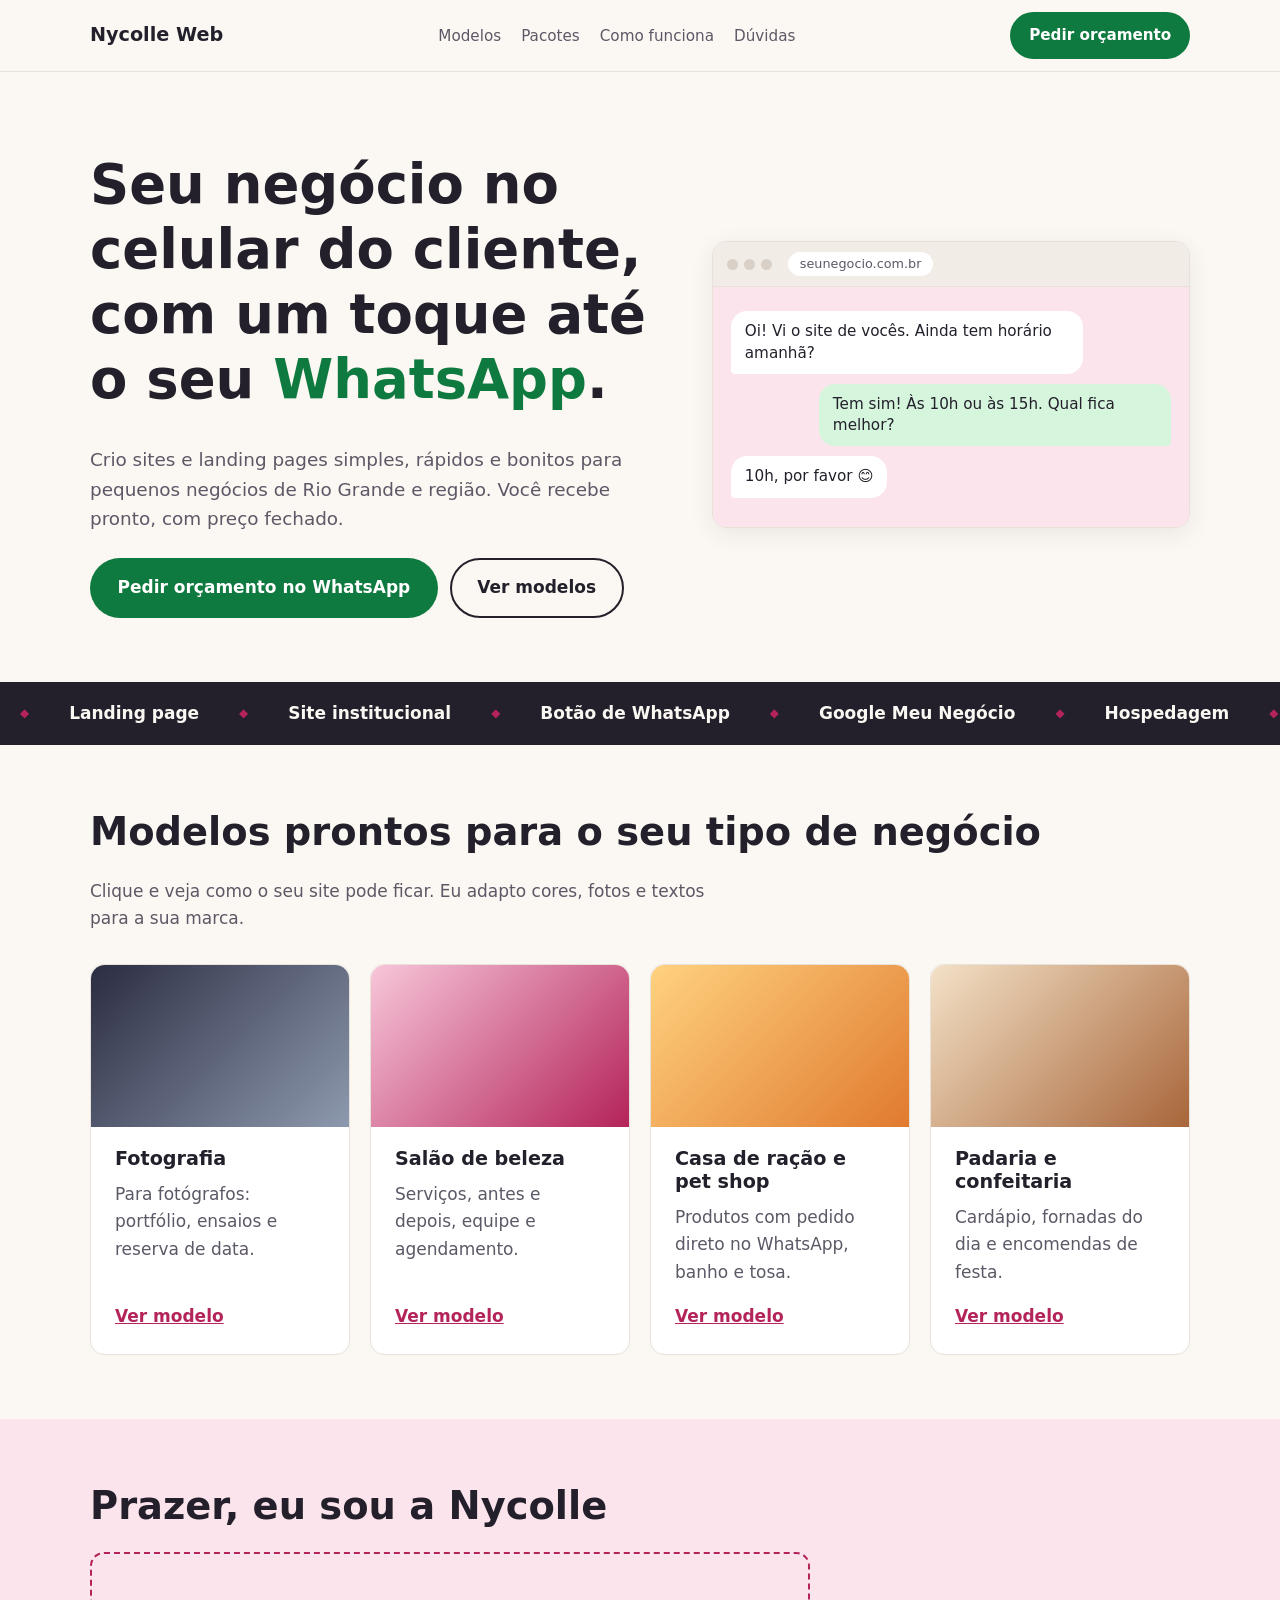
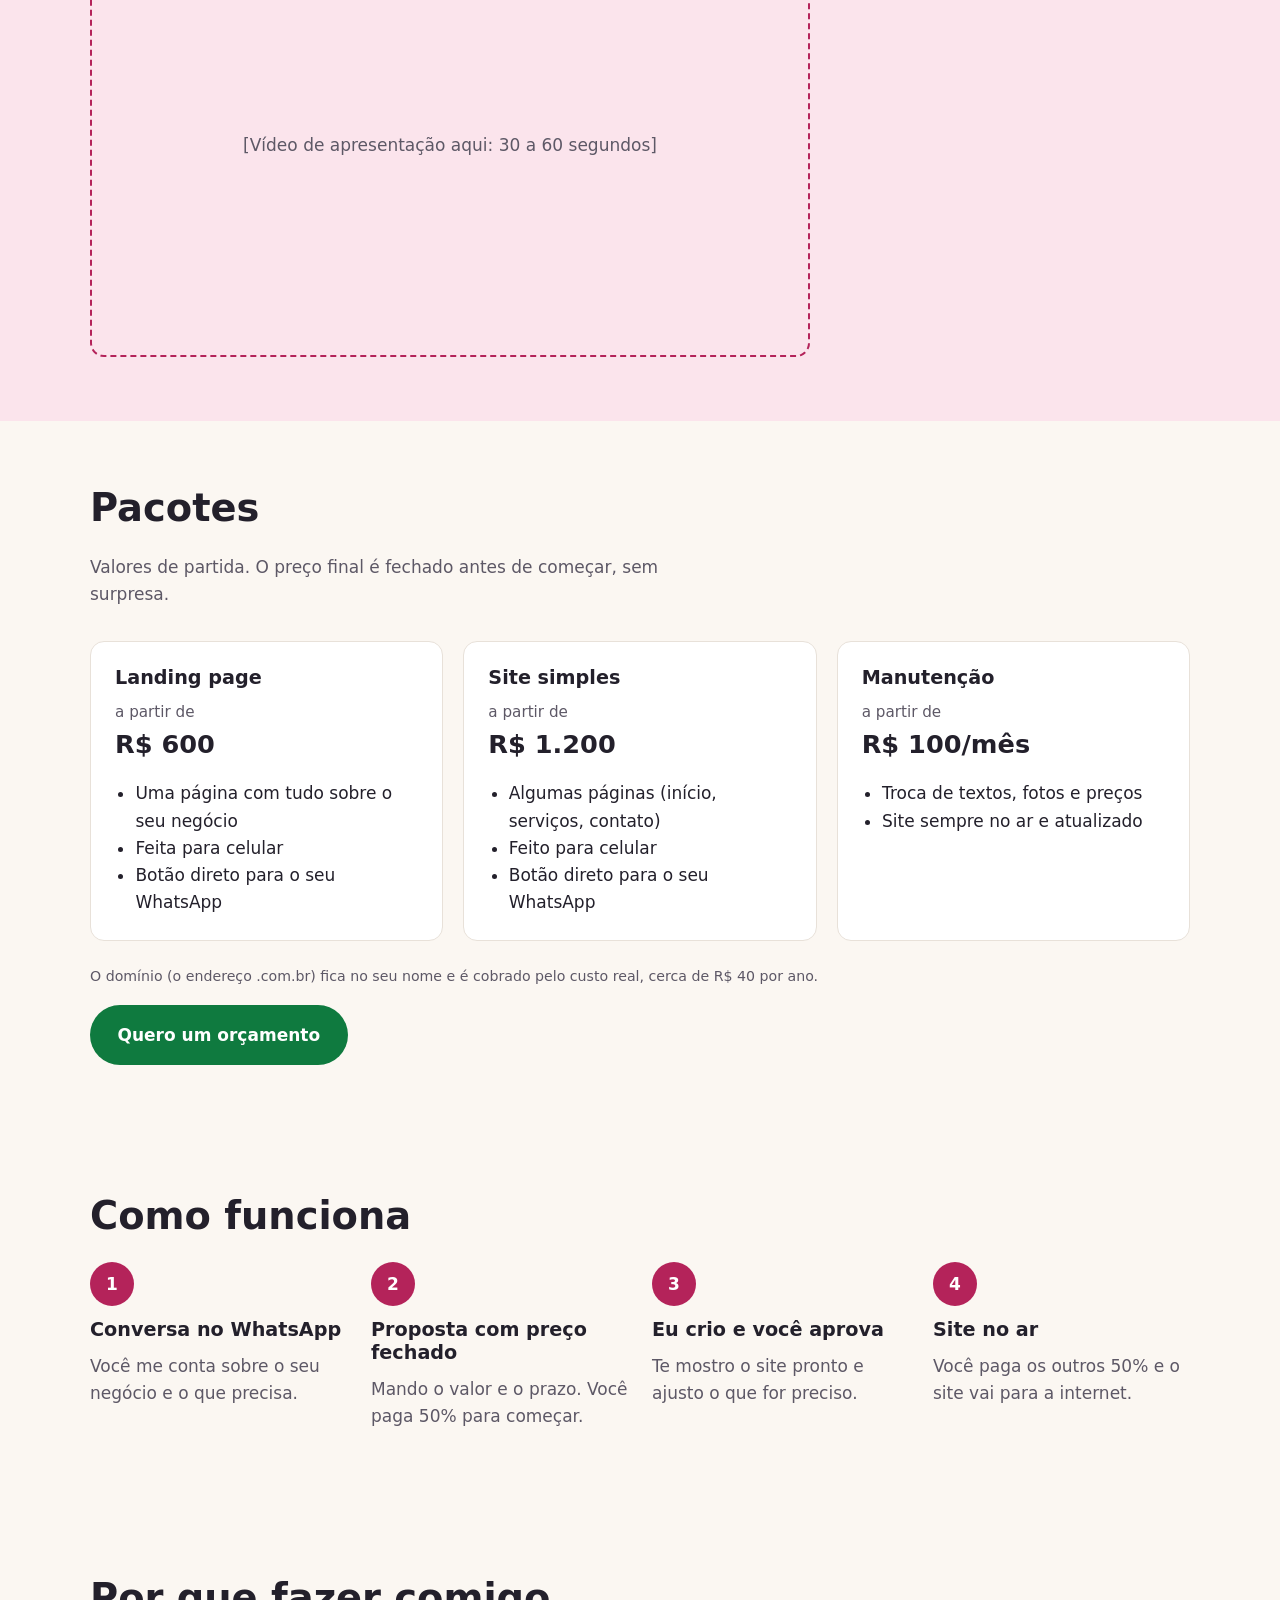
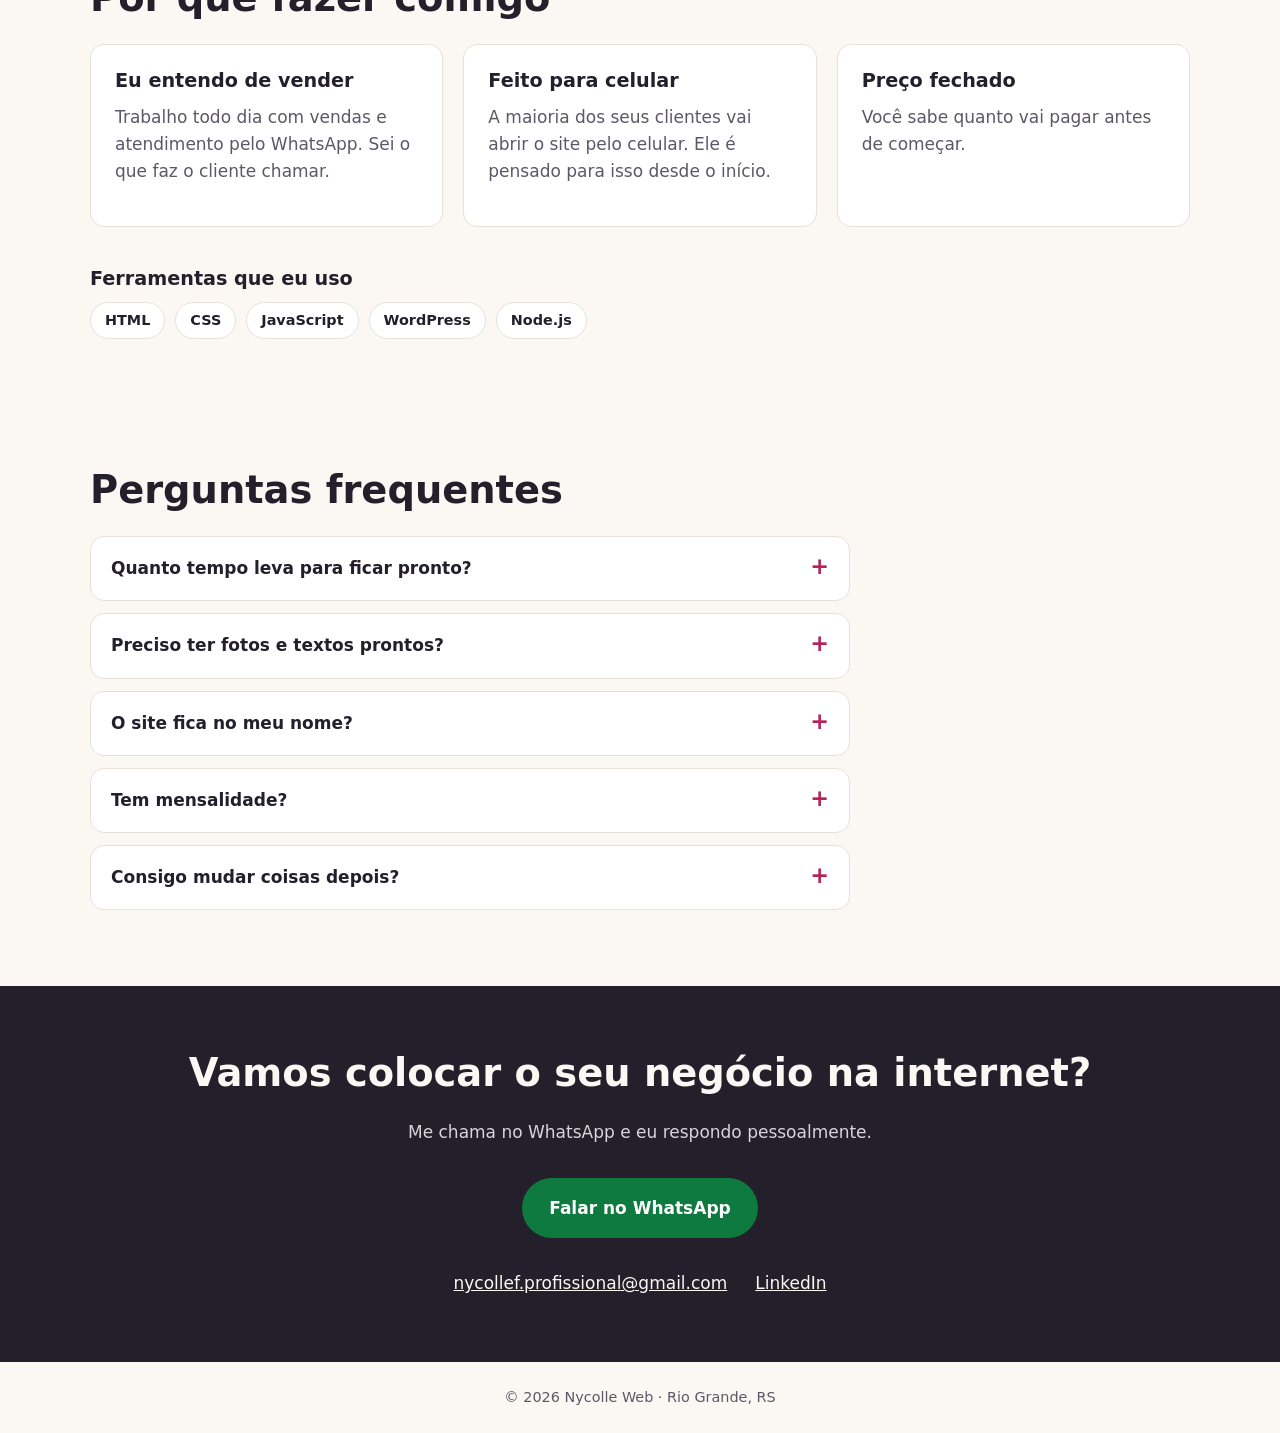
==== site/index.html @ 6dc0c163 "Primeira versão do site da Nycolle Web Página inicial e modelos de salão e fotografia.  Co-Authored-" ====
<!DOCTYPE html>
<!-- lang="pt-BR": avisa ao navegador e ao Google que a página é em português do Brasil
     (ajuda na tradução automática, no corretor e nos leitores de tela) -->
<html lang="pt-BR">
<head>
  <meta charset="UTF-8">
  <!-- Sem esta linha, o celular mostra a página "miniatura", como se fosse um computador -->
  <meta name="viewport" content="width=device-width, initial-scale=1.0">

  <!-- Título da aba e do resultado no Google. Curto e com o que você vende + cidade -->
  <title>Nycolle Web | Sites e landing pages em Rio Grande, RS</title>
  <!-- Descrição: o textinho que aparece embaixo do título no Google -->
  <meta name="description" content="Sites e landing pages para pequenos negócios de Rio Grande e região, feitos para celular e com botão direto para o seu WhatsApp. Preço fechado.">

  <!-- Arquivos de CSS (a "roupa" da página). A ORDEM importa:
       primeiro o base (vale para o site todo), depois o index (só desta página),
       para que o index possa ajustar o que veio do base -->
  <link rel="stylesheet" href="css/base.css">
  <link rel="stylesheet" href="css/index.css">
</head>
<body>

  <!-- ===================== 1. MENU ===================== -->
  <!-- <header> = cabeçalho da página. <nav> = grupo de links de navegação -->
  <header class="menu">
    <!-- A marca leva de volta ao topo. "#topo" pula para o elemento com id="topo" -->
    <a href="#topo" class="marca">Nycolle Web</a>

    <nav aria-label="Menu principal">
      <!-- Lista (<ul>) porque são vários itens do mesmo tipo: leitores de tela contam "lista com 4 itens" -->
      <ul>
        <li><a href="#modelos">Modelos</a></li>
        <li><a href="#pacotes">Pacotes</a></li>
        <li><a href="#como-funciona">Como funciona</a></li>
        <li><a href="#perguntas">Dúvidas</a></li>
      </ul>
    </nav>

    <!-- Botão principal. Todos os botões de ação usam o MESMO link de WhatsApp (regra de ouro).
         "?text=" já escreve a mensagem para o cliente. Os %20, %C3%A1 etc. são letras e espaços
         "traduzidos" para dentro de um link (isso se chama codificação de URL).
         target="_blank" abre em outra aba; rel="noopener" é uma proteção de segurança para isso. -->
    <a class="btn btn-principal"
       href="https://wa.me/5553992032750?text=Ol%C3%A1%2C%20Nycolle!%20Vim%20pelo%20seu%20site%20e%20quero%20um%20or%C3%A7amento."
       target="_blank" rel="noopener">Pedir orçamento</a>
  </header>

  <!-- <main> = o conteúdo principal. Só existe um por página -->
  <main>

    <!-- ===================== 2. HERO ===================== -->
    <!-- "Hero" (herói, em inglês) é o nome que se dá à primeira área grande da página -->
    <section class="hero" id="topo">
      <div class="hero-texto">
        <!-- Só pode ter UM <h1> por página: é o assunto principal para o Google -->
        <h1>Seu negócio no celular do cliente, com um toque até o seu <span class="destaque">WhatsApp</span>.</h1>
        <p>Crio sites e landing pages simples, rápidos e bonitos para pequenos negócios de Rio Grande e região. Você recebe pronto, com preço fechado.</p>

        <div class="hero-botoes">
          <a class="btn btn-principal"
             href="https://wa.me/5553992032750?text=Ol%C3%A1%2C%20Nycolle!%20Vim%20pelo%20seu%20site%20e%20quero%20um%20or%C3%A7amento."
             target="_blank" rel="noopener">Pedir orçamento no WhatsApp</a>
          <!-- Botão secundário: não sai da página, só desce até os modelos -->
          <a class="btn btn-secundario" href="#modelos">Ver modelos</a>
        </div>
      </div>

      <!-- Janela de navegador "desenhada". No Passo 4 o CSS vai fazer as mensagens aparecerem e sumirem.
           aria-hidden="true" esconde dos leitores de tela, porque é só enfeite (as mensagens são ilustração, não conversa real) -->
      <div class="janela" aria-hidden="true">
        <div class="janela-barra">
          <span class="bolinha"></span><span class="bolinha"></span><span class="bolinha"></span>
          <span class="janela-endereco">seunegocio.com.br</span>
        </div>
        <div class="janela-conversa">
          <p class="msg msg-cliente">Oi! Vi o site de vocês. Ainda tem horário amanhã?</p>
          <p class="msg msg-loja">Tem sim! Às 10h ou às 15h. Qual fica melhor?</p>
          <p class="msg msg-cliente">10h, por favor 😊</p>
        </div>
      </div>
    </section>

    <!-- ===================== 3. FAIXA QUE CORRE ===================== -->
    <!-- A lista aparece DUAS vezes de propósito: no Passo 4, a animação desliza a faixa
         e a segunda cópia preenche o buraco, dando a impressão de que nunca acaba.
         A segunda cópia tem aria-hidden para o leitor de tela não ler tudo duas vezes. -->
    <section class="faixa" aria-label="Serviços">
      <ul class="faixa-trilho">
        <li>Landing page</li>
        <li>Site institucional</li>
        <li>Botão de WhatsApp</li>
        <li>Google Meu Negócio</li>
        <li>Hospedagem</li>
        <li>Manutenção mensal</li>
      </ul>
      <ul class="faixa-trilho" aria-hidden="true">
        <li>Landing page</li>
        <li>Site institucional</li>
        <li>Botão de WhatsApp</li>
        <li>Google Meu Negócio</li>
        <li>Hospedagem</li>
        <li>Manutenção mensal</li>
      </ul>
    </section>

    <!-- ===================== 4. MODELOS ===================== -->
    <section id="modelos">
      <!-- <h2> = título de seção. A ordem h1 > h2 > h3 é como o índice de um livro -->
      <h2>Modelos prontos para o seu tipo de negócio</h2>
      <p>Clique e veja como o seu site pode ficar. Eu adapto cores, fotos e textos para a sua marca.</p>

      <div class="cartoes">
        <!-- <article> = um bloco que faz sentido sozinho (cada cartão é um modelo).
             A <div class="previa"> vai virar a "fotinho" colorida do modelo no CSS -->
        <article class="cartao">
          <div class="previa previa-fotografia"></div>
          <h3>Fotografia</h3>
          <p>Para fotógrafos: portfólio, ensaios e reserva de data.</p>
          <a href="fotografia.html">Ver modelo</a>
        </article>

        <article class="cartao">
          <div class="previa previa-salao"></div>
          <h3>Salão de beleza</h3>
          <p>Serviços, antes e depois, equipe e agendamento.</p>
          <a href="salao.html">Ver modelo</a>
        </article>

        <article class="cartao">
          <div class="previa previa-racao"></div>
          <h3>Casa de ração e pet shop</h3>
          <p>Produtos com pedido direto no WhatsApp, banho e tosa.</p>
          <a href="casa-de-racao.html">Ver modelo</a>
        </article>

        <article class="cartao">
          <div class="previa previa-padaria"></div>
          <h3>Padaria e confeitaria</h3>
          <p>Cardápio, fornadas do dia e encomendas de festa.</p>
          <a href="padaria.html">Ver modelo</a>
        </article>
      </div>
    </section>

    <!-- ===================== 5. VÍDEO ===================== -->
    <section id="video">
      <h2>Prazer, eu sou a Nycolle</h2>
      <!-- Espaço reservado. Quando você gravar o vídeo (30 a 60 s), ele entra aqui no Passo 5 -->
      <div class="video-espaco">
        <p>[Vídeo de apresentação aqui: 30 a 60 segundos]</p>
      </div>
    </section>

    <!-- ===================== 6. PACOTES ===================== -->
    <section id="pacotes">
      <h2>Pacotes</h2>
      <p>Valores de partida. O preço final é fechado antes de começar, sem surpresa.</p>

      <div class="cartoes">
        <article class="cartao pacote">
          <h3>Landing page</h3>
          <!-- "a partir de" deixa claro que pode variar conforme o pedido -->
          <p class="preco">a partir de <strong>R$ 600</strong></p>
          <ul>
            <li>Uma página com tudo sobre o seu negócio</li>
            <li>Feita para celular</li>
            <li>Botão direto para o seu WhatsApp</li>
          </ul>
        </article>

        <article class="cartao pacote">
          <h3>Site simples</h3>
          <p class="preco">a partir de <strong>R$ 1.200</strong></p>
          <ul>
            <li>Algumas páginas (início, serviços, contato)</li>
            <li>Feito para celular</li>
            <li>Botão direto para o seu WhatsApp</li>
          </ul>
        </article>

        <article class="cartao pacote">
          <h3>Manutenção</h3>
          <p class="preco">a partir de <strong>R$ 100/mês</strong></p>
          <ul>
            <li>Troca de textos, fotos e preços</li>
            <li>Site sempre no ar e atualizado</li>
          </ul>
        </article>
      </div>

      <!-- <small> = observação de letra pequena, informação secundária -->
      <p><small>O domínio (o endereço .com.br) fica no seu nome e é cobrado pelo custo real, cerca de R$ 40 por ano.</small></p>

      <a class="btn btn-principal"
         href="https://wa.me/5553992032750?text=Ol%C3%A1%2C%20Nycolle!%20Vim%20pelo%20seu%20site%20e%20quero%20um%20or%C3%A7amento."
         target="_blank" rel="noopener">Quero um orçamento</a>
    </section>

    <!-- ===================== 7. COMO FUNCIONA ===================== -->
    <section id="como-funciona">
      <h2>Como funciona</h2>
      <!-- <ol> = lista NUMERADA, porque aqui a ordem importa (passo 1, 2, 3, 4) -->
      <ol class="passos">
        <li>
          <h3>Conversa no WhatsApp</h3>
          <p>Você me conta sobre o seu negócio e o que precisa.</p>
        </li>
        <li>
          <h3>Proposta com preço fechado</h3>
          <p>Mando o valor e o prazo. Você paga 50% para começar.</p>
        </li>
        <li>
          <h3>Eu crio e você aprova</h3>
          <p>Te mostro o site pronto e ajusto o que for preciso.</p>
        </li>
        <li>
          <h3>Site no ar</h3>
          <p>Você paga os outros 50% e o site vai para a internet.</p>
        </li>
      </ol>
    </section>

    <!-- ===================== 8. POR QUE COMIGO ===================== -->
    <section id="por-que">
      <h2>Por que fazer comigo</h2>
      <div class="cartoes">
        <article class="cartao">
          <h3>Eu entendo de vender</h3>
          <p>Trabalho todo dia com vendas e atendimento pelo WhatsApp. Sei o que faz o cliente chamar.</p>
        </article>
        <article class="cartao">
          <h3>Feito para celular</h3>
          <p>A maioria dos seus clientes vai abrir o site pelo celular. Ele é pensado para isso desde o início.</p>
        </article>
        <article class="cartao">
          <h3>Preço fechado</h3>
          <p>Você sabe quanto vai pagar antes de começar.</p>
        </article>
      </div>

      <h3>Ferramentas que eu uso</h3>
      <ul class="tecnologias">
        <li>HTML</li>
        <li>CSS</li>
        <li>JavaScript</li>
        <li>WordPress</li>
        <li>Node.js</li>
      </ul>
    </section>

    <!-- ===================== 9. PERGUNTAS FREQUENTES ===================== -->
    <section id="perguntas">
      <h2>Perguntas frequentes</h2>
      <!-- <details> + <summary> já abrem e fecham sozinhos, SEM JavaScript.
           <summary> é a pergunta (sempre visível); o resto só aparece ao clicar -->
      <details>
        <summary>Quanto tempo leva para ficar pronto?</summary>
        <p>[Prazo médio, ex.: de 7 a 15 dias para uma landing page]</p>
      </details>
      <details>
        <summary>Preciso ter fotos e textos prontos?</summary>
        <p>Ajuda, mas não precisa. Eu te ajudo a organizar os textos e a escolher fotos de bancos gratuitos que podem ser usadas comercialmente.</p>
      </details>
      <details>
        <summary>O site fica no meu nome?</summary>
        <p>Sim. O domínio é registrado no seu CPF ou CNPJ, no Registro.br.</p>
      </details>
      <details>
        <summary>Tem mensalidade?</summary>
        <p>Só se você quiser o plano de manutenção. A hospedagem que eu uso é gratuita; você paga apenas o domínio, uma vez por ano.</p>
      </details>
      <details>
        <summary>Consigo mudar coisas depois?</summary>
        <p>Sim. Pequenas trocas entram na manutenção mensal, ou você pede quando precisar.</p>
      </details>
    </section>

    <!-- ===================== 10. CHAMADA FINAL ===================== -->
    <section id="contato">
      <h2>Vamos colocar o seu negócio na internet?</h2>
      <p>Me chama no WhatsApp e eu respondo pessoalmente.</p>

      <a class="btn btn-principal"
         href="https://wa.me/5553992032750?text=Ol%C3%A1%2C%20Nycolle!%20Vim%20pelo%20seu%20site%20e%20quero%20um%20or%C3%A7amento."
         target="_blank" rel="noopener">Falar no WhatsApp</a>

      <ul class="contatos">
        <!-- "mailto:" abre o programa de e-mail já com o seu endereço preenchido -->
        <li><a href="mailto:nycollef.profissional@gmail.com">nycollef.profissional@gmail.com</a></li>
        <li><a href="https://www.linkedin.com/in/nycolle-fiussen-6b8673174/" target="_blank" rel="noopener">LinkedIn</a></li>
      </ul>
    </section>

  </main>

  <!-- ===================== RODAPÉ ===================== -->
  <footer>
    <!-- O <span id="ano"> vai ser atualizado sozinho pelo JavaScript no Passo 5 -->
    <p>© <span id="ano">2026</span> Nycolle Web · Rio Grande, RS</p>
  </footer>

</body>
</html>
---- site/css/base.css ----
/* =========================================================
   BASE.CSS
   Regras que valem para TODAS as páginas do site
   (a página inicial e os modelos: fotografia, salão etc.).
   O que é só da página inicial fica no index.css.
   ========================================================= */


/* ---------- 1. VARIÁVEIS (as "cores e medidas da marca") ----------
   :root é a raiz da página. O que for criado aqui pode ser usado
   em qualquer lugar com var(--nome).
   Vantagem: para mudar a cor do site inteiro, você troca UMA linha. */
:root {
  /* Cores */
  --cor-fundo: #fbf7f2;        /* creme bem clarinho, mais acolhedor que o branco puro */
  --cor-superficie: #ffffff;   /* fundo dos cartões */
  --cor-texto: #23202b;        /* quase preto: cansa menos a vista que o preto puro */
  --cor-texto-suave: #5d5866;  /* para textos de apoio */
  --cor-marca: #b4235a;        /* framboesa: a cor da Nycolle Web */
  --cor-marca-clara: #fbe4ec;  /* versão clarinha da marca, para fundos */
  --cor-whats: #0f7a3f;        /* verde do WhatsApp, escurecido para o texto branco ficar legível */
  --cor-whats-escura: #0b5e30; /* quando passa o mouse no botão */
  --cor-borda: #e8e1d9;

  /* Fonte: usamos as fontes que JÁ vêm no aparelho da pessoa.
     O site abre mais rápido porque não precisa baixar nada. */
  --fonte: system-ui, -apple-system, "Segoe UI", Roboto, "Helvetica Neue", Arial, sans-serif;

  /* Medidas */
  --largura-max: 1100px;  /* o conteúdo não passa disso em telas grandes */
  --raio: 14px;           /* arredondamento dos cantos */
  --sombra: 0 6px 24px rgba(35, 32, 43, 0.08);
}


/* ---------- 2. AJUSTES GERAIS ("reset") ----------
   Cada navegador vem com margens e tamanhos diferentes.
   Aqui deixamos todos iguais para o site ficar igual em qualquer lugar. */

/* box-sizing: border-box faz a largura incluir o espaço interno e a borda.
   Sem isso, uma caixa de 300px com 20px de espaço vira 340px e "estoura". */
*,
*::before,
*::after {
  box-sizing: border-box;
}

/* Ao clicar em "Pacotes" no menu, a página desliza em vez de pular */
html {
  scroll-behavior: smooth;
}

body {
  margin: 0;
  font-family: var(--fonte);
  font-size: 1.0625rem;   /* 17px: um pouco maior que o padrão, melhor no celular */
  line-height: 1.6;       /* espaço entre as linhas: deixa o texto respirar */
  color: var(--cor-texto);
  background: var(--cor-fundo);
}

/* Imagens e vídeos nunca ficam maiores que a caixa onde estão */
img,
video {
  max-width: 100%;
  height: auto;
  display: block;
}


/* ---------- 3. TEXTOS ---------- */
h1,
h2,
h3 {
  line-height: 1.2;
  margin: 0 0 0.6em;
}

/* clamp(mínimo, ideal, máximo): o título cresce com a tela,
   mas nunca fica menor que o mínimo nem maior que o máximo */
h1 { font-size: clamp(2rem, 5vw + 1rem, 3.4rem); }
h2 { font-size: clamp(1.6rem, 3vw + 1rem, 2.4rem); }
h3 { font-size: 1.2rem; }

p {
  margin: 0 0 1em;
}

a {
  color: var(--cor-marca);
}

/* Contorno que aparece quando a pessoa navega pelo teclado (tecla Tab).
   Nunca remova sem colocar outro no lugar: quem não usa mouse depende dele. */
:focus-visible {
  outline: 3px solid var(--cor-marca);
  outline-offset: 3px;
  border-radius: 4px;
}


/* ---------- 4. BOTÕES ----------
   Todo link com class="btn" vira botão.
   btn-principal = verde do WhatsApp (a ação mais importante)
   btn-secundario = só contorno (ação de apoio) */
.btn {
  display: inline-block;
  padding: 0.85em 1.5em;
  border-radius: 999px;     /* número bem grande = cantos totalmente redondos */
  font-weight: 700;
  text-decoration: none;    /* tira o sublinhado do link */
  text-align: center;
  border: 2px solid transparent;
  transition: background-color 0.2s, transform 0.2s; /* a mudança acontece suave */
}

.btn:hover {
  transform: translateY(-2px); /* sobe 2px ao passar o mouse */
}

.btn-principal {
  background: var(--cor-whats);
  color: #fff;
}

.btn-principal:hover {
  background: var(--cor-whats-escura);
}

.btn-secundario {
  background: transparent;
  color: var(--cor-texto);
  border-color: var(--cor-texto);
}

.btn-secundario:hover {
  background: var(--cor-texto);
  color: var(--cor-fundo);
}


/* ---------- 5. MENOS MOVIMENTO ----------
   Algumas pessoas sentem enjoo ou tontura com animações e
   ativam "reduzir movimento" no celular. Aqui respeitamos isso. */
@media (prefers-reduced-motion: reduce) {
  html {
    scroll-behavior: auto;
  }

  *,
  *::before,
  *::after {
    animation-duration: 0.01ms !important;
    animation-iteration-count: 1 !important;
    transition-duration: 0.01ms !important;
  }
}
---- site/css/index.css ----
/* =========================================================
   INDEX.CSS
   Regras só da página inicial.
   Estratégia "celular primeiro" (mobile first): escrevemos tudo
   para a tela pequena e, no fim de cada bloco, usamos @media
   para ajustar quando a tela é maior.
   ========================================================= */


/* ---------- ESPAÇAMENTO DAS SEÇÕES ----------
   padding-inline = espaço nas laterais.
   max(16px, ...) = no celular, 16px; em tela grande, o espaço que
   sobra para o conteúdo ficar centralizado em até 1100px.
   Assim o FUNDO da seção pode ir de ponta a ponta, mas o texto fica no meio. */
main > section,
.menu,
footer {
  padding-inline: max(16px, (100% - var(--largura-max)) / 2);
}

main > section {
  padding-block: 64px; /* espaço em cima e embaixo */
}

/* Texto de introdução logo abaixo do título de cada seção */
main > section > h2 + p {
  color: var(--cor-texto-suave);
  max-width: 60ch; /* "ch" = largura de um caractere: linhas de ~60 letras são as mais fáceis de ler */
  margin-bottom: 32px;
}


/* ===================== 1. MENU ===================== */
.menu {
  /* sticky = o menu "gruda" no topo quando você rola a página */
  position: sticky;
  top: 0;
  z-index: 10; /* fica por cima do resto do conteúdo */
  display: flex;
  flex-wrap: wrap;           /* no celular, o que não couber desce para outra linha */
  align-items: center;
  justify-content: space-between;
  gap: 8px 16px;
  padding-block: 12px;
  background: rgba(251, 247, 242, 0.92); /* creme levemente transparente */
  backdrop-filter: blur(8px);            /* desfoca o que passa por trás */
  border-bottom: 1px solid var(--cor-borda);
}

.marca {
  font-weight: 800;
  font-size: 1.2rem;
  color: var(--cor-texto);
  text-decoration: none;
}

.menu .btn {
  padding: 0.6em 1.1em;
  font-size: 0.95rem;
}

/* No celular, os links ficam numa segunda linha, ocupando a largura toda */
.menu nav {
  order: 3;        /* muda a ORDEM visual: o nav vai para depois do botão */
  width: 100%;
}

.menu ul {
  display: flex;
  gap: 20px;
  margin: 0;
  padding: 0;
  list-style: none;      /* tira as bolinhas da lista */
  overflow-x: auto;      /* se não couber, dá para deslizar de lado */
}

.menu nav a {
  color: var(--cor-texto-suave);
  text-decoration: none;
  font-size: 0.95rem;
  white-space: nowrap;   /* "Como funciona" não quebra em duas linhas */
}

.menu nav a:hover {
  color: var(--cor-marca);
}

/* Telas a partir de 800px (tablet deitado e computador):
   tudo numa linha só, com os links no meio */
@media (min-width: 800px) {
  .menu nav {
    order: 0;
    width: auto;
  }
}


/* ===================== 2. HERO ===================== */
.hero {
  display: grid;
  gap: 48px;
  align-items: center;
  padding-top: 48px;
}

.destaque {
  color: var(--cor-whats);
}

.hero-texto > p {
  font-size: 1.15rem;
  color: var(--cor-texto-suave);
  max-width: 50ch;
}

.hero-botoes {
  display: flex;
  flex-wrap: wrap;
  gap: 12px;
  margin-top: 24px;
}

/* --- A janela de navegador desenhada --- */
.janela {
  background: var(--cor-superficie);
  border-radius: var(--raio);
  box-shadow: var(--sombra);
  overflow: hidden; /* corta o que passar dos cantos arredondados */
  border: 1px solid var(--cor-borda);
}

.janela-barra {
  display: flex;
  align-items: center;
  gap: 6px;
  padding: 10px 14px;
  background: #f1ece6;
  border-bottom: 1px solid var(--cor-borda);
}

.bolinha {
  width: 11px;
  height: 11px;
  border-radius: 50%; /* 50% transforma o quadrado em círculo */
  background: #d9d1c8;
}

.janela-endereco {
  margin-left: 10px;
  padding: 2px 12px;
  border-radius: 999px;
  background: var(--cor-superficie);
  font-size: 0.8rem;
  color: var(--cor-texto-suave);
}

.janela-conversa {
  display: flex;
  flex-direction: column; /* uma mensagem embaixo da outra */
  gap: 10px;
  padding: 24px 18px;
  min-height: 240px;
  background: var(--cor-marca-clara);
}

.msg {
  max-width: 80%;
  margin: 0;
  padding: 10px 14px;
  border-radius: 16px;
  font-size: 0.95rem;
  line-height: 1.4;
}

/* Mensagem do cliente: à esquerda, balão branco */
.msg-cliente {
  align-self: flex-start;
  background: var(--cor-superficie);
  border-bottom-left-radius: 4px;
}

/* Resposta da loja: à direita, balão verde (como no WhatsApp) */
.msg-loja {
  align-self: flex-end;
  background: #d6f5dd;
  border-bottom-right-radius: 4px;
}

/* Tela grande: texto à esquerda, janela à direita */
@media (min-width: 800px) {
  .hero {
    grid-template-columns: 1.2fr 1fr; /* a coluna do texto é um pouco maior */
    padding-top: 80px;
  }
}


/* ===================== 3. FAIXA QUE CORRE ===================== */
/* Por enquanto ela fica parada. No Passo 4 ela ganha movimento. */
.faixa {
  display: flex;
  overflow: hidden;        /* esconde o que passar da tela */
  padding-block: 18px;
  padding-inline: 0;       /* a faixa vai de ponta a ponta, sem margem lateral */
  background: var(--cor-texto);
  color: var(--cor-fundo);
}

.faixa-trilho {
  display: flex;
  flex-shrink: 0;          /* não deixa a lista ser espremida */
  gap: 40px;
  margin: 0;
  padding: 0 20px;
  list-style: none;
  white-space: nowrap;
  font-weight: 600;
}

/* Um losango entre um serviço e outro */
.faixa-trilho li::before {
  content: "◆";
  margin-right: 40px;
  color: var(--cor-marca);
  font-size: 0.7em;
  vertical-align: middle;
}


/* ===================== CARTÕES (usados em várias seções) ===================== */
/* auto-fit + minmax: o navegador decide quantos cartões cabem por linha.
   Cada um tem no mínimo 240px. No celular fica 1 por linha; no computador, 3 ou 4. */
.cartoes {
  display: grid;
  grid-template-columns: repeat(auto-fit, minmax(240px, 1fr));
  gap: 20px;
}

.cartao {
  display: flex;
  flex-direction: column;
  padding: 24px;
  background: var(--cor-superficie);
  border: 1px solid var(--cor-borda);
  border-radius: var(--raio);
}

.cartao p {
  color: var(--cor-texto-suave);
}


/* ===================== 4. MODELOS ===================== */
/* A "fotinho" de cada modelo, feita só com cores (gradiente).
   Quando você tiver prints dos modelos, pode trocar por <img>. */
.previa {
  aspect-ratio: 16 / 10;   /* mantém o formato retangular em qualquer largura */
  margin: -24px -24px 20px; /* margem negativa: encosta nas bordas do cartão */
  border-radius: var(--raio) var(--raio) 0 0;
}

.previa-fotografia { background: linear-gradient(135deg, #2b2d42, #8d99ae); }
.previa-salao      { background: linear-gradient(135deg, #f7c6d9, #b4235a); }
.previa-racao      { background: linear-gradient(135deg, #ffd27f, #e07a2f); }
.previa-padaria    { background: linear-gradient(135deg, #f3e1c7, #a8663a); }

/* margin-top: auto empurra o link para o pé do cartão,
   assim todos os "Ver modelo" ficam alinhados */
#modelos .cartao a {
  margin-top: auto;
  font-weight: 700;
}


/* ===================== 5. VÍDEO ===================== */
#video {
  background: var(--cor-marca-clara);
}

.video-espaco {
  display: grid;
  place-items: center;     /* centraliza o conteúdo na horizontal e na vertical */
  max-width: 720px;
  aspect-ratio: 16 / 9;    /* formato de vídeo */
  border: 2px dashed var(--cor-marca);
  border-radius: var(--raio);
  color: var(--cor-texto-suave);
  text-align: center;
  padding: 16px;
}


/* ===================== 6. PACOTES ===================== */
.pacote ul {
  margin: 0;
  padding-left: 1.2em;
}

.preco {
  font-size: 0.95rem;
}

.preco strong {
  display: block;          /* o valor vai para a linha de baixo, em destaque */
  font-size: 1.6rem;
  color: var(--cor-texto);
}

#pacotes > p small {
  display: block;
  margin-top: 24px;
  color: var(--cor-texto-suave);
}


/* ===================== 7. COMO FUNCIONA ===================== */
/* Os números 1, 2, 3, 4 da lista são desenhados por nós com um "contador",
   para poderem ficar grandes e coloridos */
.passos {
  display: grid;
  grid-template-columns: repeat(auto-fit, minmax(220px, 1fr));
  gap: 24px;
  margin: 0;
  padding: 0;
  list-style: none;
  counter-reset: passo;    /* cria um contador chamado "passo" começando do zero */
}

.passos li {
  counter-increment: passo; /* cada item soma 1 */
}

.passos li::before {
  content: counter(passo);  /* escreve o número do contador */
  display: grid;
  place-items: center;
  width: 44px;
  height: 44px;
  margin-bottom: 12px;
  border-radius: 50%;
  background: var(--cor-marca);
  color: #fff;
  font-weight: 800;
}

.passos p {
  color: var(--cor-texto-suave);
}


/* ===================== 8. POR QUE COMIGO ===================== */
#por-que > h3 {
  margin-top: 40px;
}

/* As tecnologias viram "etiquetas" lado a lado */
.tecnologias {
  display: flex;
  flex-wrap: wrap;
  gap: 10px;
  margin: 0;
  padding: 0;
  list-style: none;
}

.tecnologias li {
  padding: 6px 14px;
  border-radius: 999px;
  background: var(--cor-superficie);
  border: 1px solid var(--cor-borda);
  font-size: 0.9rem;
  font-weight: 600;
}


/* ===================== 9. PERGUNTAS FREQUENTES ===================== */
#perguntas details {
  max-width: 760px;
  margin-bottom: 12px;
  background: var(--cor-superficie);
  border: 1px solid var(--cor-borda);
  border-radius: var(--raio);
}

#perguntas summary {
  cursor: pointer;          /* mãozinha ao passar o mouse */
  padding: 18px 20px;
  font-weight: 700;
  list-style: none;         /* tira o triângulo padrão... */
  display: flex;
  justify-content: space-between;
  gap: 16px;
}

#perguntas summary::-webkit-details-marker {
  display: none;            /* ...também no Safari */
}

/* ...e coloca um "+" no lugar */
#perguntas summary::after {
  content: "+";
  color: var(--cor-marca);
  font-size: 1.4rem;
  line-height: 1;
}

/* [open] = quando a pergunta está aberta, o "+" vira "−" */
#perguntas details[open] summary::after {
  content: "−";
}

#perguntas details p {
  margin: 0;
  padding: 0 20px 18px;
  color: var(--cor-texto-suave);
}


/* ===================== 10. CHAMADA FINAL ===================== */
#contato {
  text-align: center;
  background: var(--cor-texto);
  color: var(--cor-fundo);
}

#contato > p {
  color: #d8d3dc;
  margin-inline: auto;      /* centraliza o parágrafo */
}

.contatos {
  display: flex;
  flex-wrap: wrap;
  justify-content: center;
  gap: 12px 28px;
  margin: 32px 0 0;
  padding: 0;
  list-style: none;
}

.contatos a {
  color: var(--cor-fundo);
}


/* ===================== RODAPÉ ===================== */
footer {
  padding-block: 24px;
  font-size: 0.9rem;
  color: var(--cor-texto-suave);
  text-align: center;
}

footer p {
  margin: 0;
}
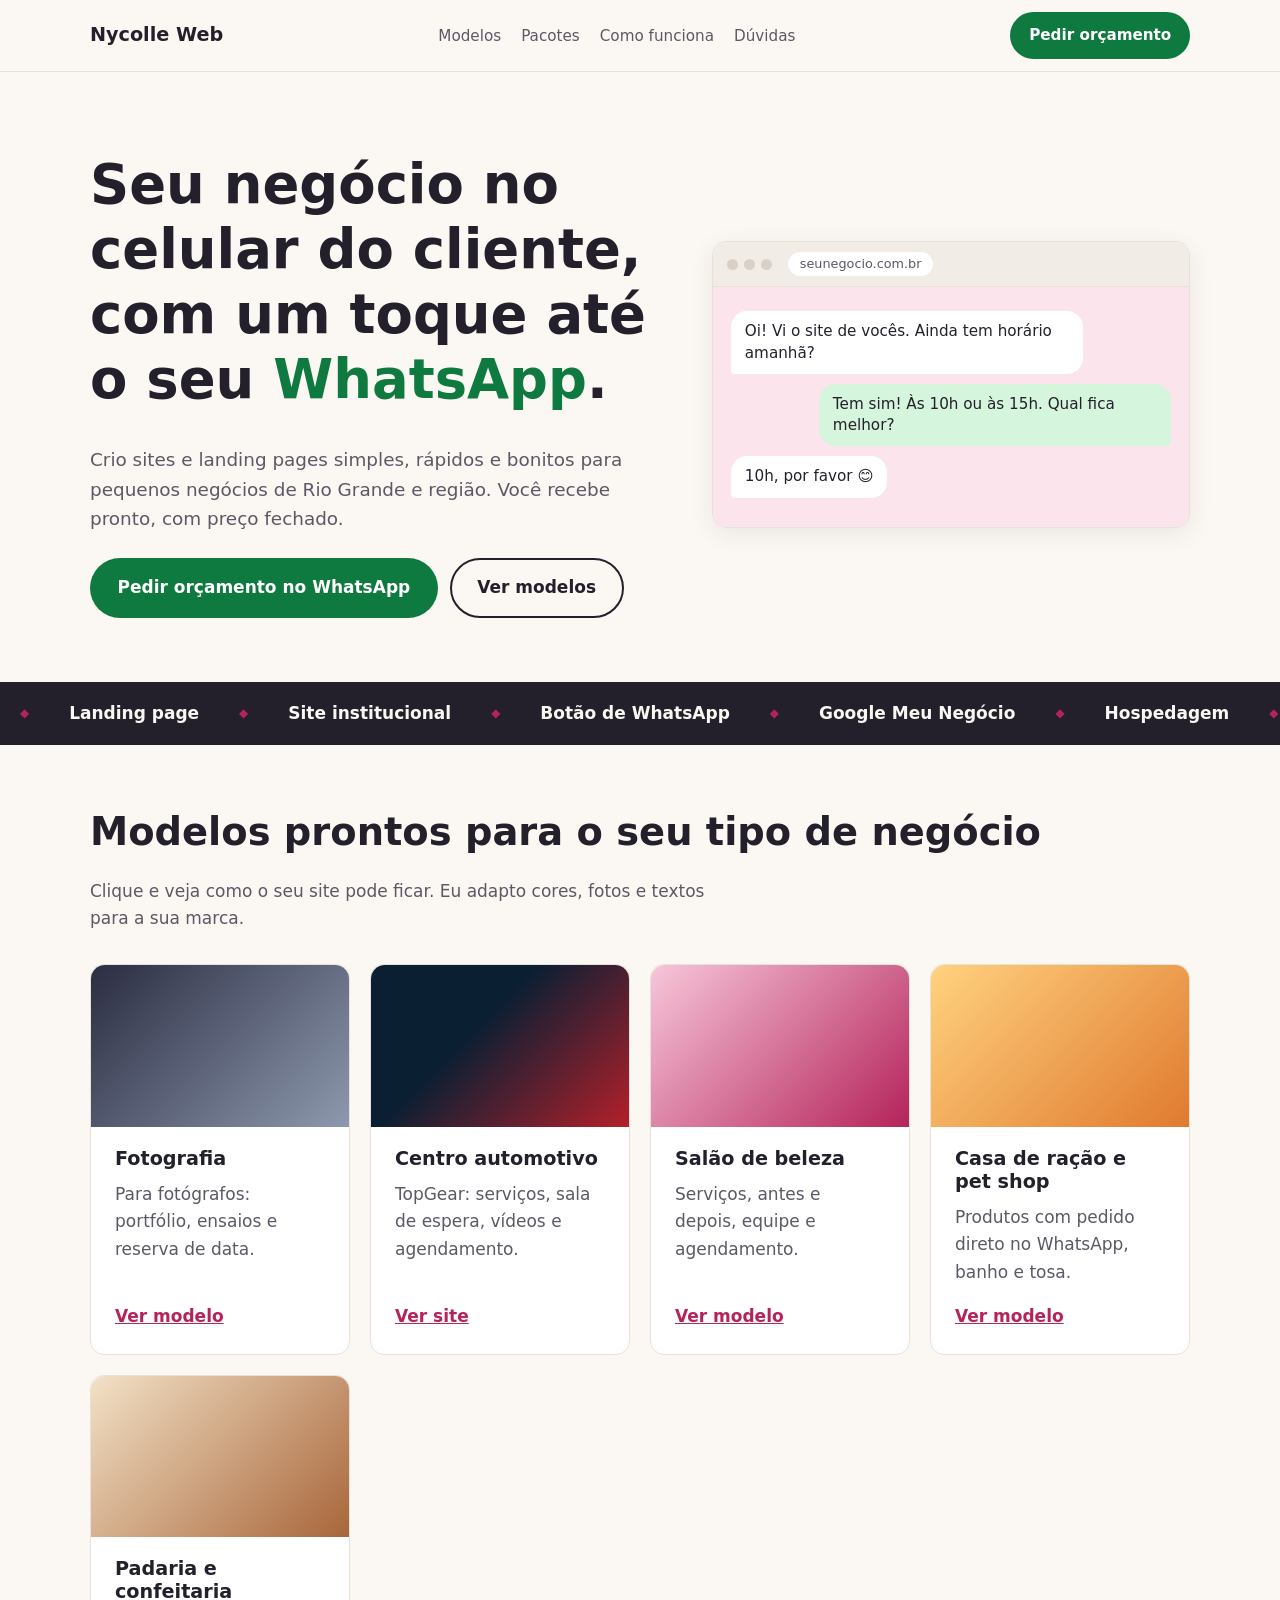
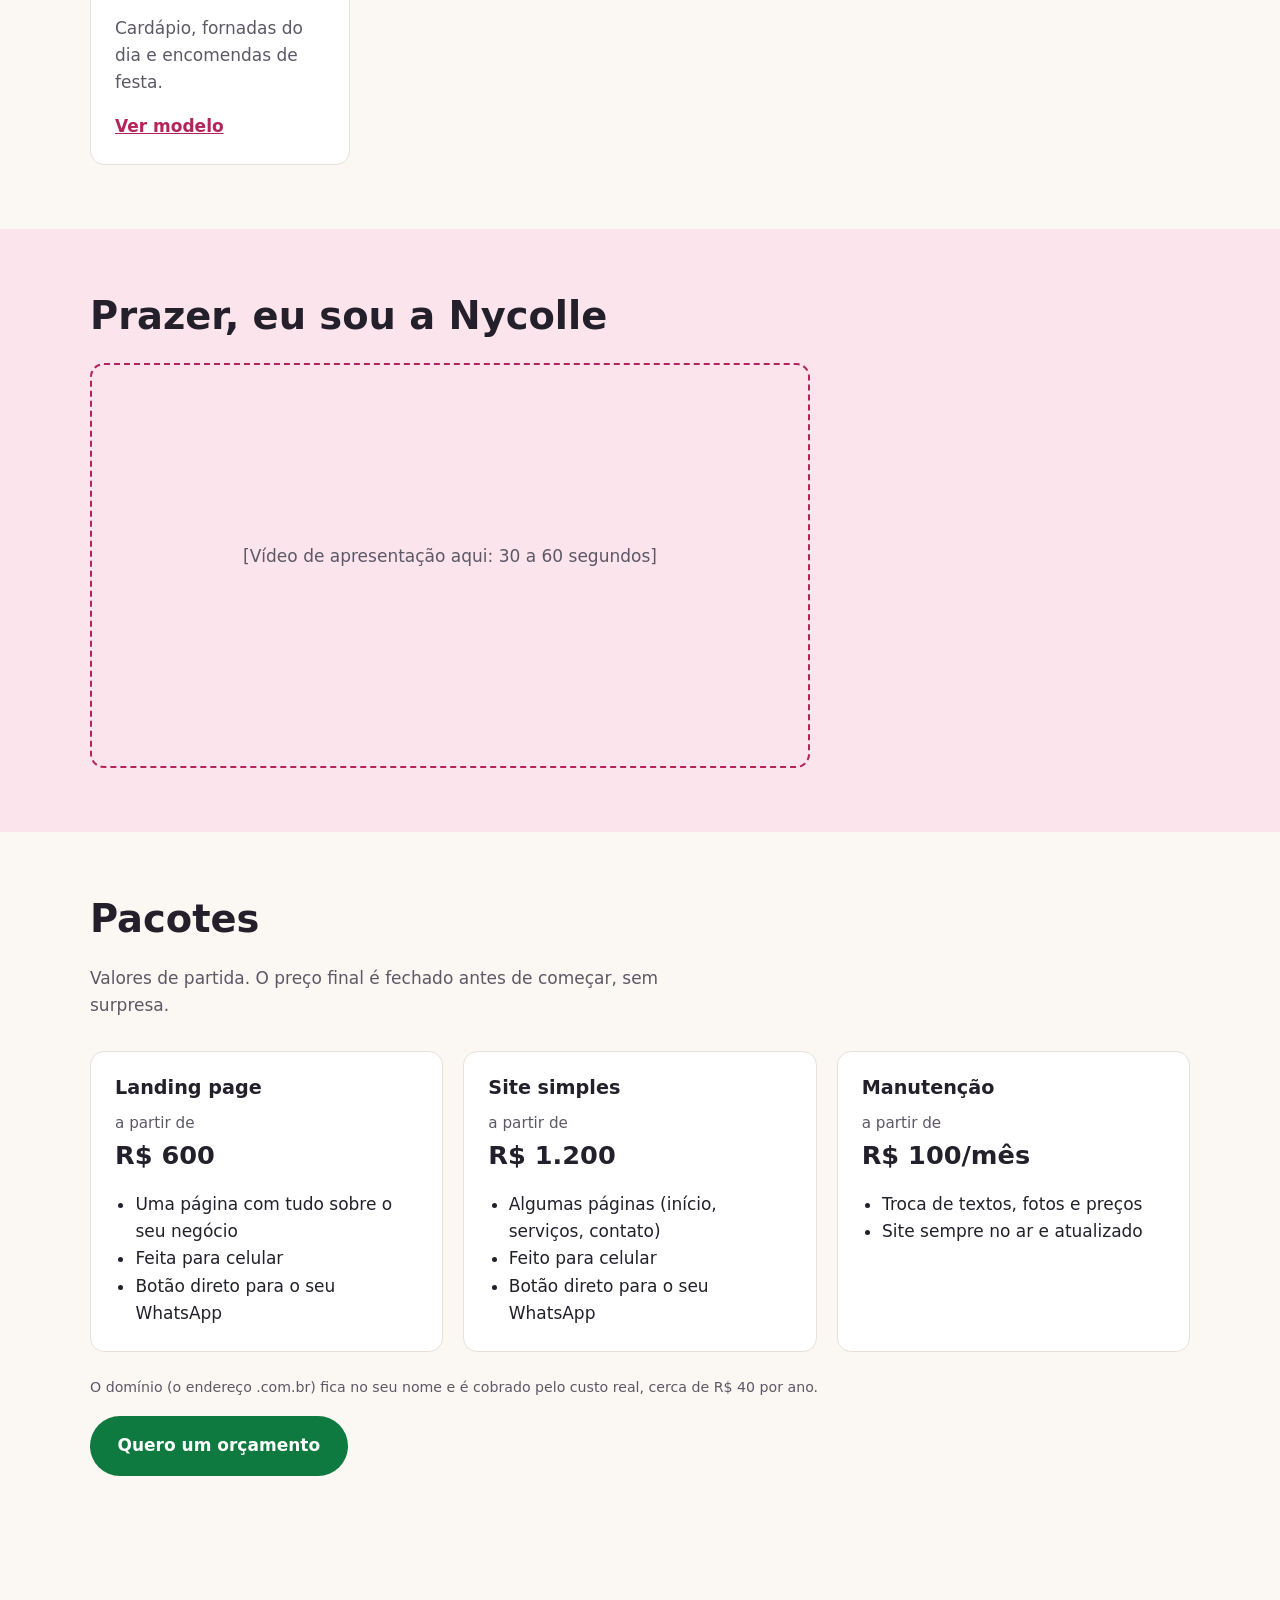
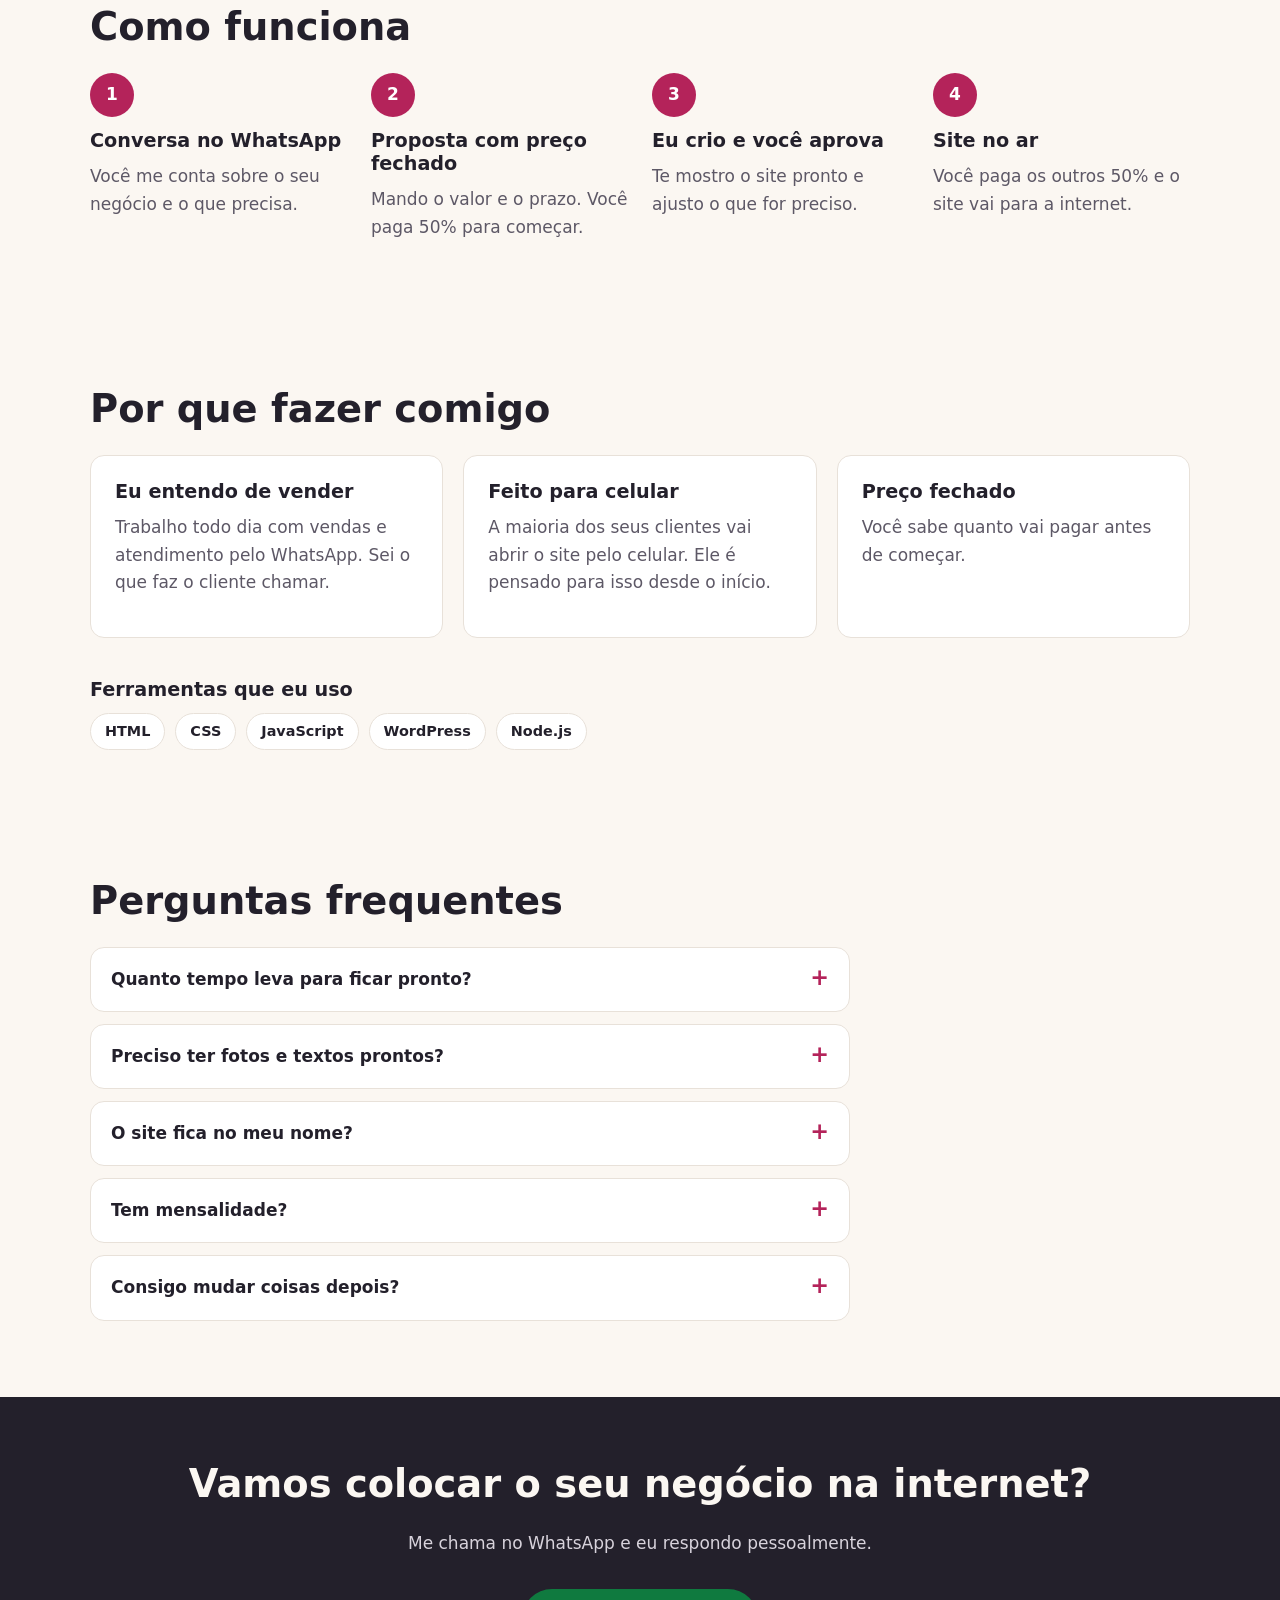
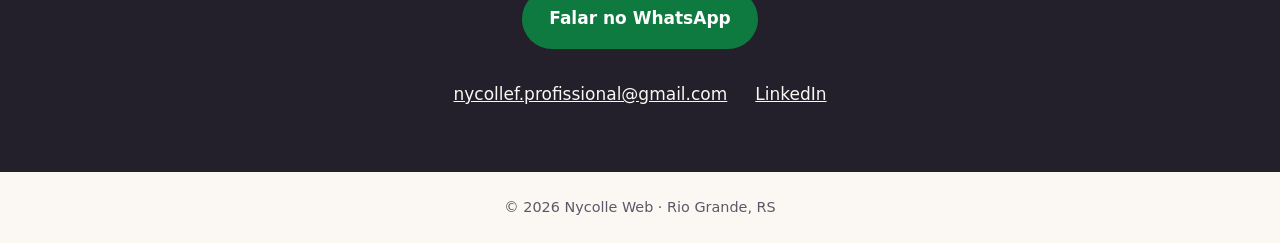
==== commit ef9c3b0d: "Site da TopGear Centro Automotivo - Página única com hero, números, serviços, como funciona, Espaço " ====
--- a/site/index.html
+++ b/site/index.html
@@ -117,6 +117,13 @@
           <h3>Fotografia</h3>
           <p>Para fotógrafos: portfólio, ensaios e reserva de data.</p>
           <a href="fotografia.html">Ver modelo</a>
+        </article>
+
+        <article class="cartao">
+          <div class="previa previa-topgear"></div>
+          <h3>Centro automotivo</h3>
+          <p>TopGear: serviços, sala de espera, vídeos e agendamento.</p>
+          <a href="topgear.html">Ver site</a>
         </article>
 
         <article class="cartao">
--- a/site/css/index.css
+++ b/site/css/index.css
@@ -263,6 +263,7 @@
 .previa-salao      { background: linear-gradient(135deg, #f7c6d9, #b4235a); }
 .previa-racao      { background: linear-gradient(135deg, #ffd27f, #e07a2f); }
 .previa-padaria    { background: linear-gradient(135deg, #f3e1c7, #a8663a); }
+.previa-topgear    { background: linear-gradient(135deg, #0b1f33 40%, #b3202a); }
 
 /* margin-top: auto empurra o link para o pé do cartão,
    assim todos os "Ver modelo" ficam alinhados */
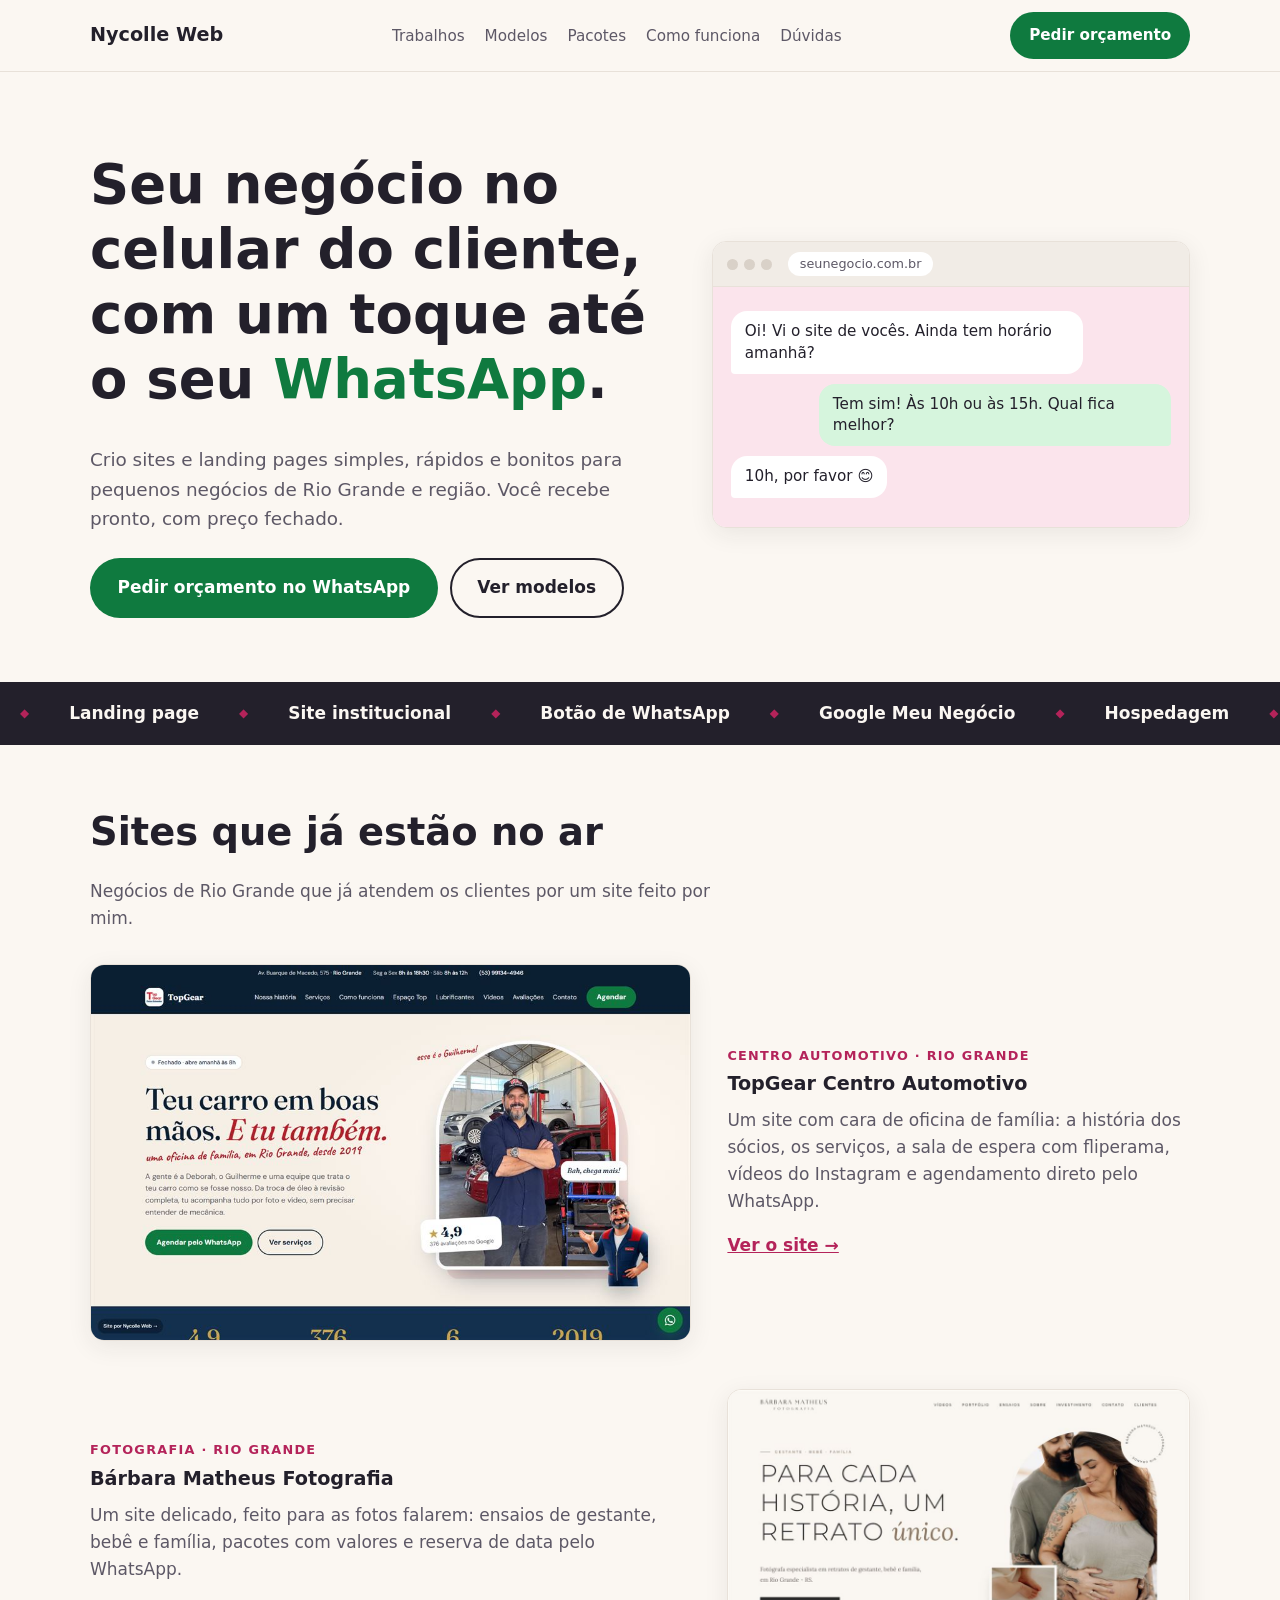
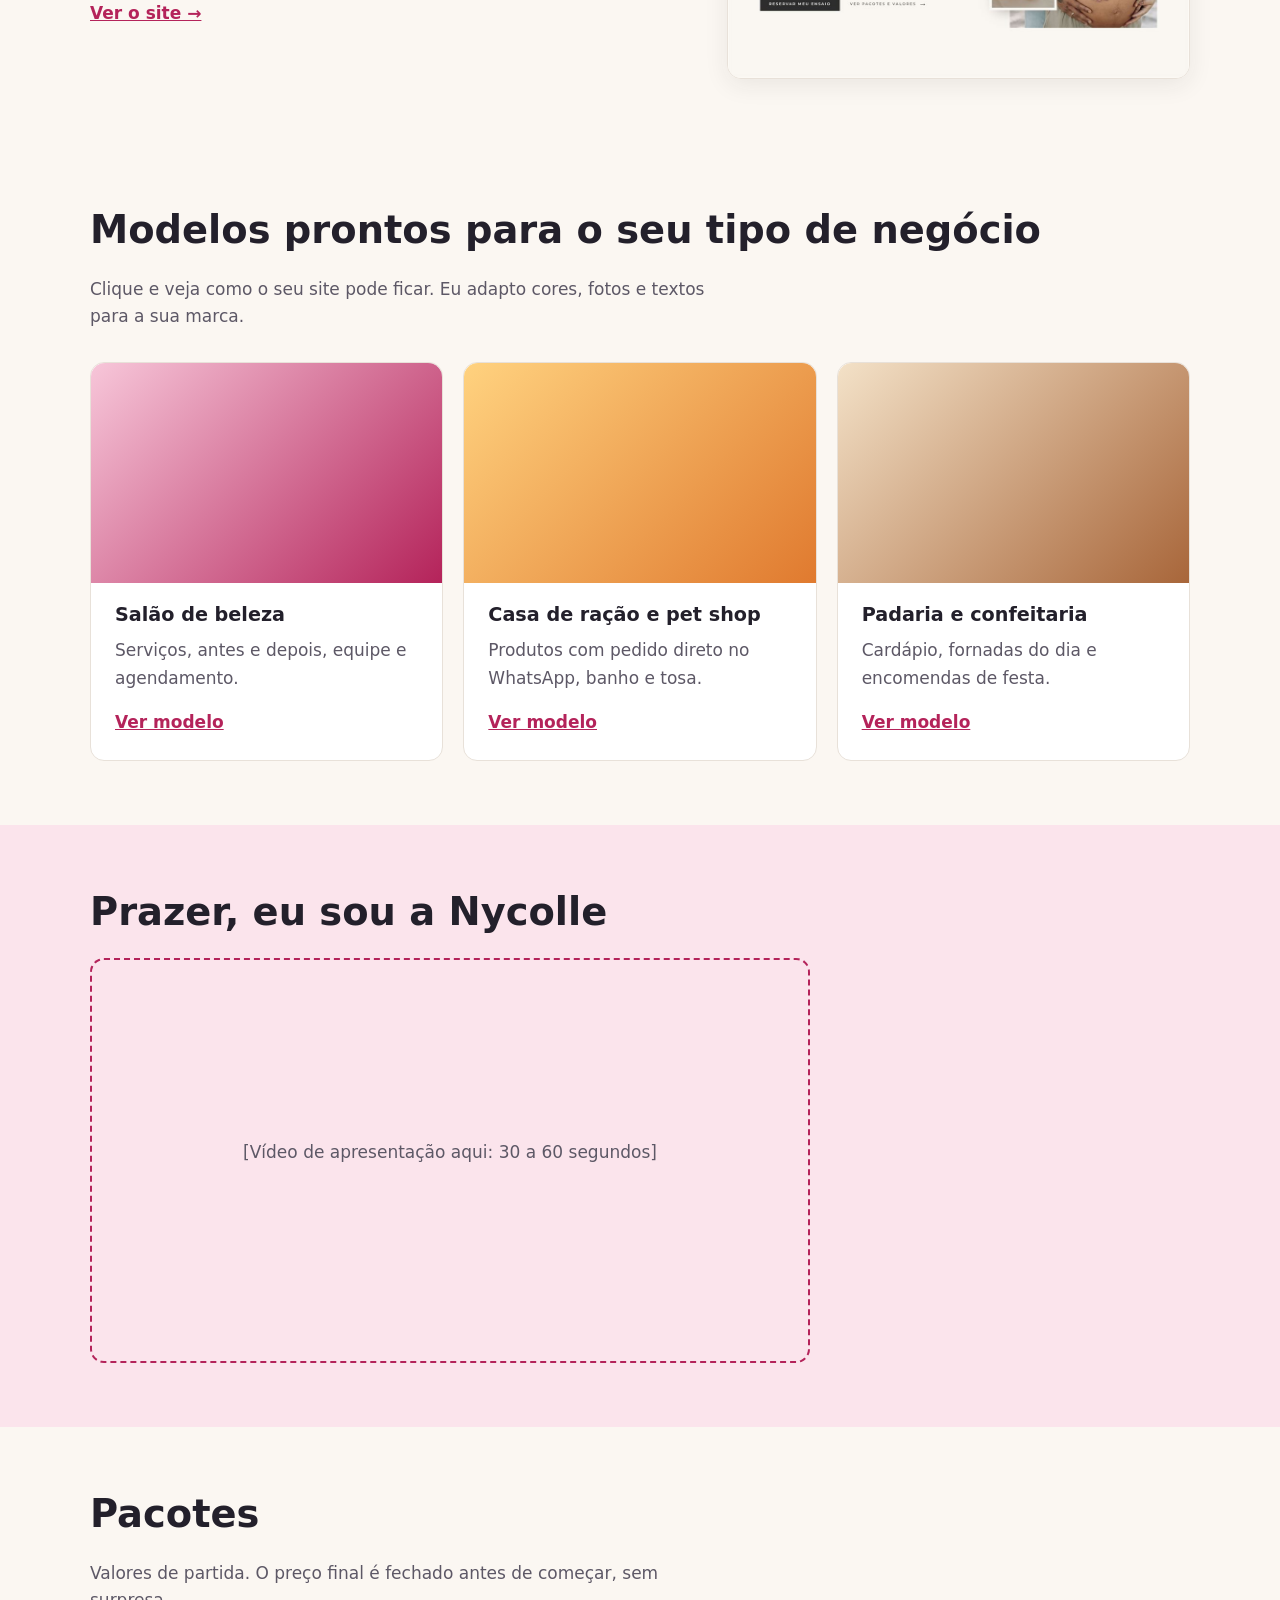
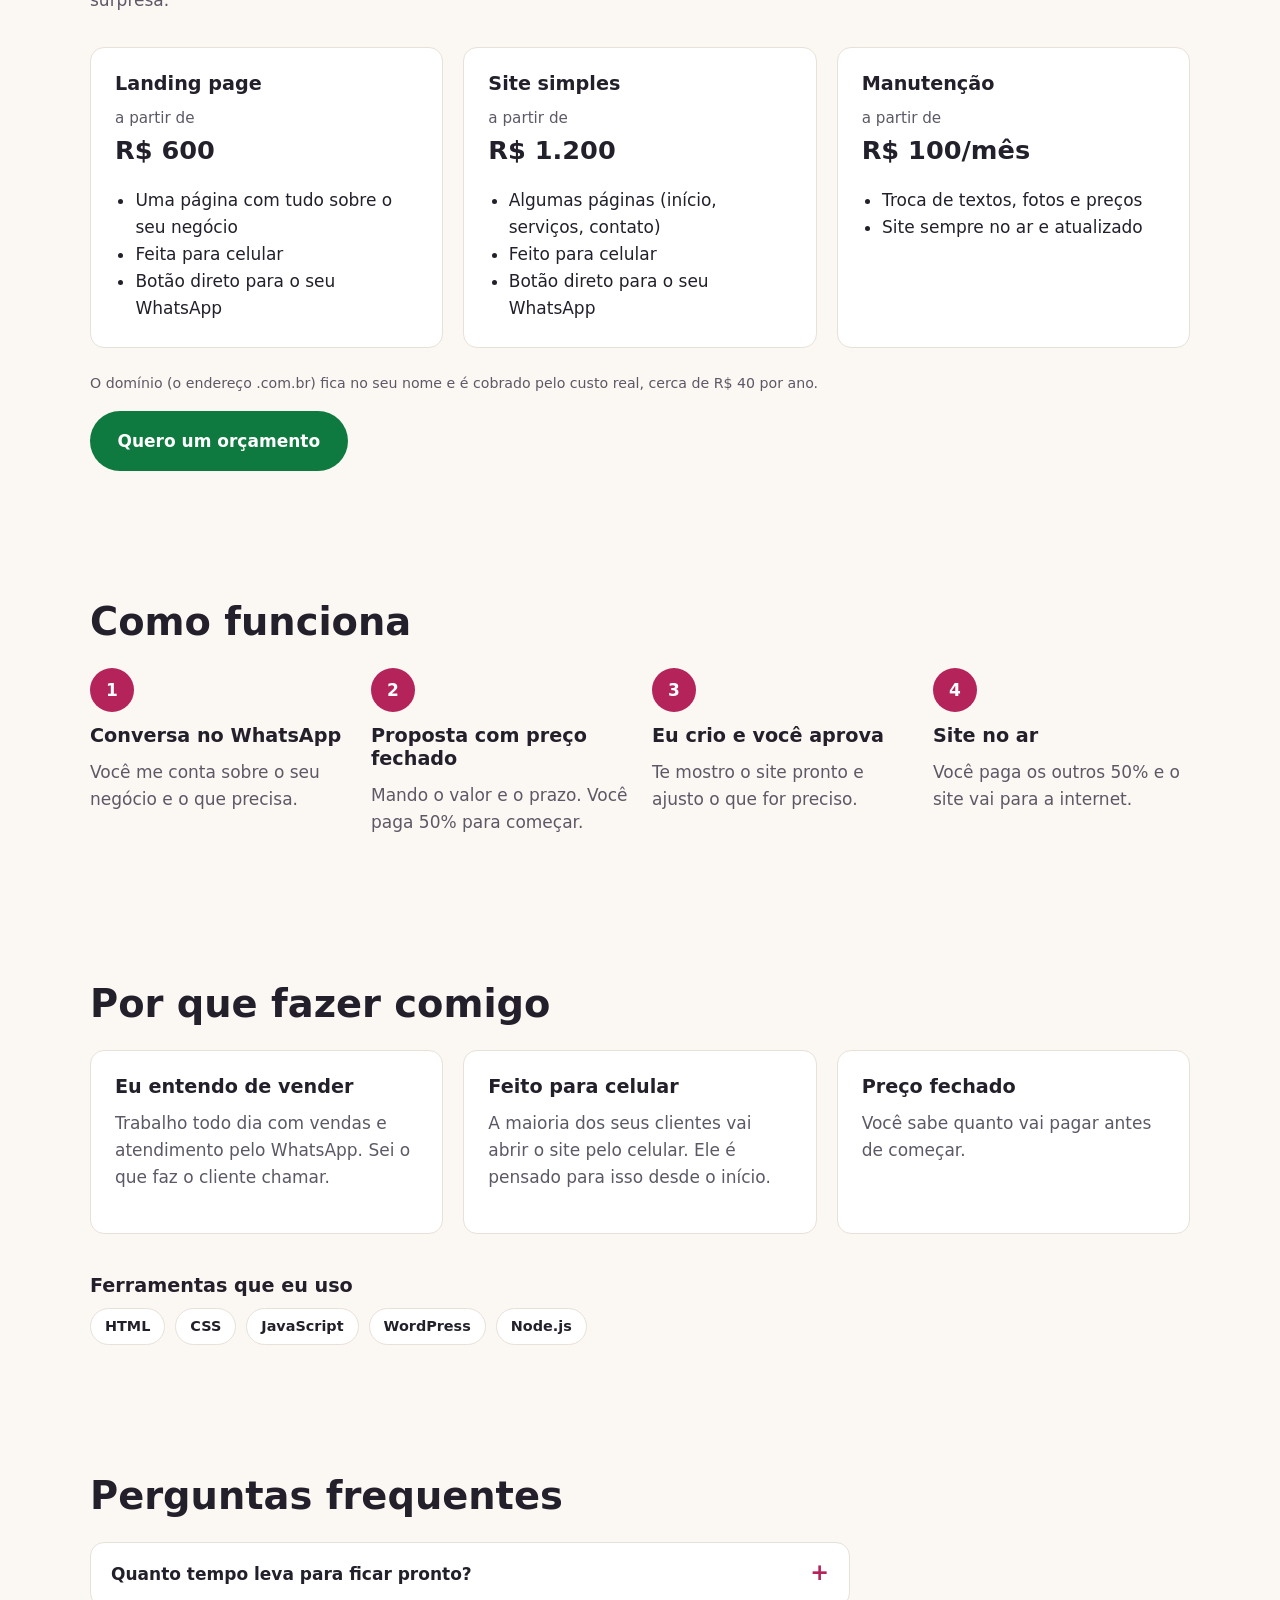
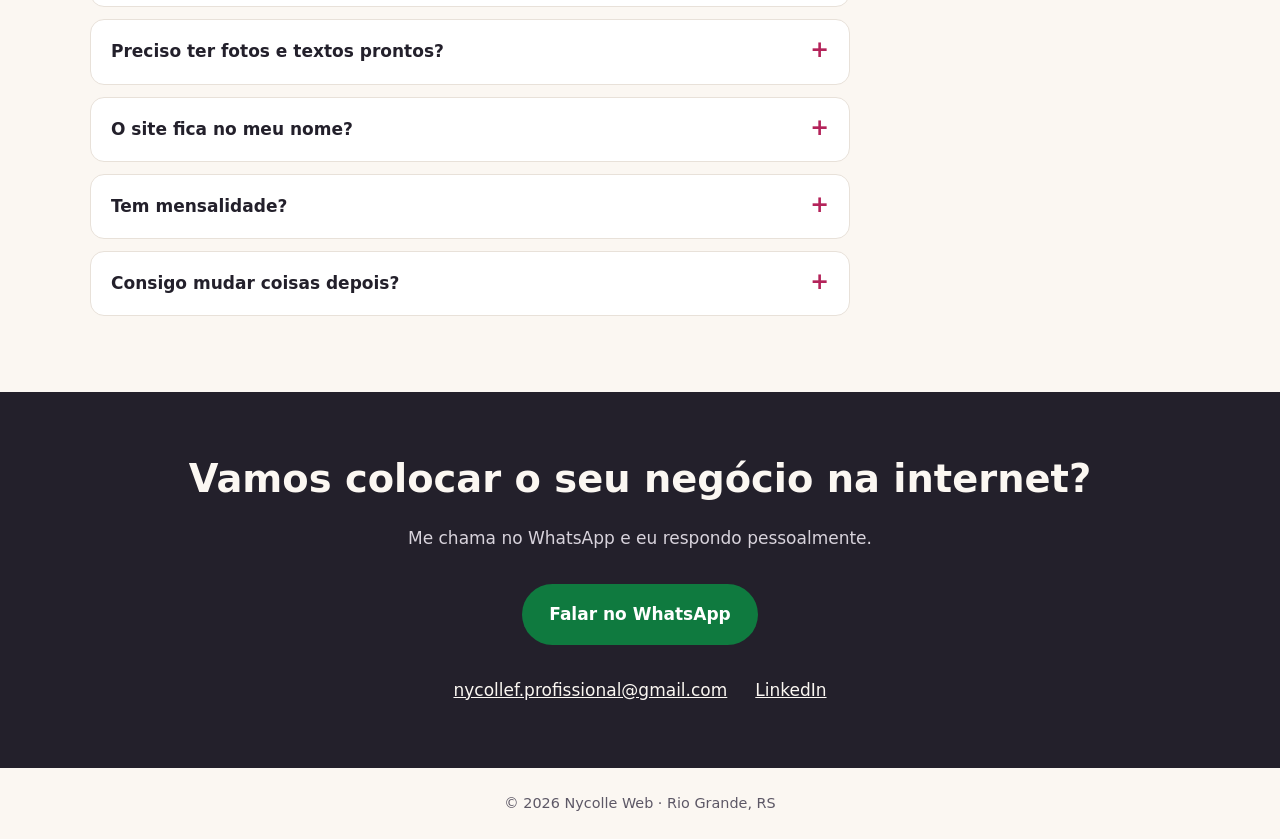
==== commit 5b0e4e8e: "Portfólio: seção Sites no ar com TopGear e Bárbara; foto do arco com reduzir movimento Co-Authored-B" ====
--- a/site/index.html
+++ b/site/index.html
@@ -29,6 +29,7 @@
     <nav aria-label="Menu principal">
       <!-- Lista (<ul>) porque são vários itens do mesmo tipo: leitores de tela contam "lista com 4 itens" -->
       <ul>
+        <li><a href="#trabalhos">Trabalhos</a></li>
         <li><a href="#modelos">Modelos</a></li>
         <li><a href="#pacotes">Pacotes</a></li>
         <li><a href="#como-funciona">Como funciona</a></li>
@@ -103,6 +104,39 @@
       </ul>
     </section>
 
+    <!-- ===================== 3B. SITES NO AR ===================== -->
+    <!-- Trabalhos de verdade, de clientes reais. A imagem é um print do início de cada site -->
+    <section id="trabalhos">
+      <h2>Sites que já estão no ar</h2>
+      <p>Negócios de Rio Grande que já atendem os clientes por um site feito por mim.</p>
+
+      <div class="trabalhos">
+        <article class="trabalho">
+          <a class="trabalho-print" href="topgear.html">
+            <img src="img/portfolio/topgear.jpg" alt="Início do site da TopGear Centro Automotivo" width="960" height="600" loading="lazy">
+          </a>
+          <div class="trabalho-texto">
+            <p class="trabalho-tipo">Centro automotivo · Rio Grande</p>
+            <h3>TopGear Centro Automotivo</h3>
+            <p>Um site com cara de oficina de família: a história dos sócios, os serviços, a sala de espera com fliperama, vídeos do Instagram e agendamento direto pelo WhatsApp.</p>
+            <a class="link-trabalho" href="topgear.html">Ver o site →</a>
+          </div>
+        </article>
+
+        <article class="trabalho">
+          <a class="trabalho-print" href="fotografia.html">
+            <img src="img/portfolio/fotografia.jpg" alt="Início do site da Bárbara Matheus Fotografia" width="960" height="600" loading="lazy">
+          </a>
+          <div class="trabalho-texto">
+            <p class="trabalho-tipo">Fotografia · Rio Grande</p>
+            <h3>Bárbara Matheus Fotografia</h3>
+            <p>Um site delicado, feito para as fotos falarem: ensaios de gestante, bebê e família, pacotes com valores e reserva de data pelo WhatsApp.</p>
+            <a class="link-trabalho" href="fotografia.html">Ver o site →</a>
+          </div>
+        </article>
+      </div>
+    </section>
+
     <!-- ===================== 4. MODELOS ===================== -->
     <section id="modelos">
       <!-- <h2> = título de seção. A ordem h1 > h2 > h3 é como o índice de um livro -->
@@ -112,20 +146,6 @@
       <div class="cartoes">
         <!-- <article> = um bloco que faz sentido sozinho (cada cartão é um modelo).
              A <div class="previa"> vai virar a "fotinho" colorida do modelo no CSS -->
-        <article class="cartao">
-          <div class="previa previa-fotografia"></div>
-          <h3>Fotografia</h3>
-          <p>Para fotógrafos: portfólio, ensaios e reserva de data.</p>
-          <a href="fotografia.html">Ver modelo</a>
-        </article>
-
-        <article class="cartao">
-          <div class="previa previa-topgear"></div>
-          <h3>Centro automotivo</h3>
-          <p>TopGear: serviços, sala de espera, vídeos e agendamento.</p>
-          <a href="topgear.html">Ver site</a>
-        </article>
-
         <article class="cartao">
           <div class="previa previa-salao"></div>
           <h3>Salão de beleza</h3>
--- a/site/css/index.css
+++ b/site/css/index.css
@@ -250,6 +250,60 @@
 }
 
 
+/* ===================== 3B. SITES NO AR ===================== */
+/* Um trabalho embaixo do outro: print grande de um lado, texto do outro.
+   O segundo inverte os lados (row-reverse), para a página não ficar repetitiva */
+.trabalhos {
+  display: grid;
+  gap: 48px;
+}
+
+.trabalho {
+  display: grid;
+  grid-template-columns: 1.3fr 1fr;
+  gap: 36px;
+  align-items: center;
+}
+.trabalho:nth-child(even) .trabalho-print { order: 2; }
+
+/* O print parece uma janela de navegador: borda, cantos arredondados e sombra */
+.trabalho-print {
+  display: block;
+  overflow: hidden;
+  border: 1px solid var(--cor-borda);
+  border-radius: var(--raio);
+  box-shadow: var(--sombra);
+  transition: transform 0.3s ease, box-shadow 0.3s ease;
+}
+.trabalho-print img {
+  display: block;
+  width: 100%;
+  height: auto;
+}
+.trabalho-print:hover {
+  transform: translateY(-6px);
+  box-shadow: 0 16px 40px rgba(35, 32, 43, 0.14);
+}
+
+.trabalho-tipo {
+  margin: 0 0 6px;
+  font-size: 0.8rem;
+  font-weight: 700;
+  letter-spacing: 0.1em;
+  text-transform: uppercase;
+  color: var(--cor-marca);
+}
+.trabalho-texto h3 { margin-top: 0; }
+.trabalho-texto p:not(.trabalho-tipo) { color: var(--cor-texto-suave); }
+.link-trabalho { font-weight: 700; }
+
+/* No celular: print em cima, texto embaixo */
+@media (max-width: 760px) {
+  .trabalho { grid-template-columns: 1fr; gap: 18px; }
+  .trabalho:nth-child(even) .trabalho-print { order: 0; }
+}
+
+
 /* ===================== 4. MODELOS ===================== */
 /* A "fotinho" de cada modelo, feita só com cores (gradiente).
    Quando você tiver prints dos modelos, pode trocar por <img>. */
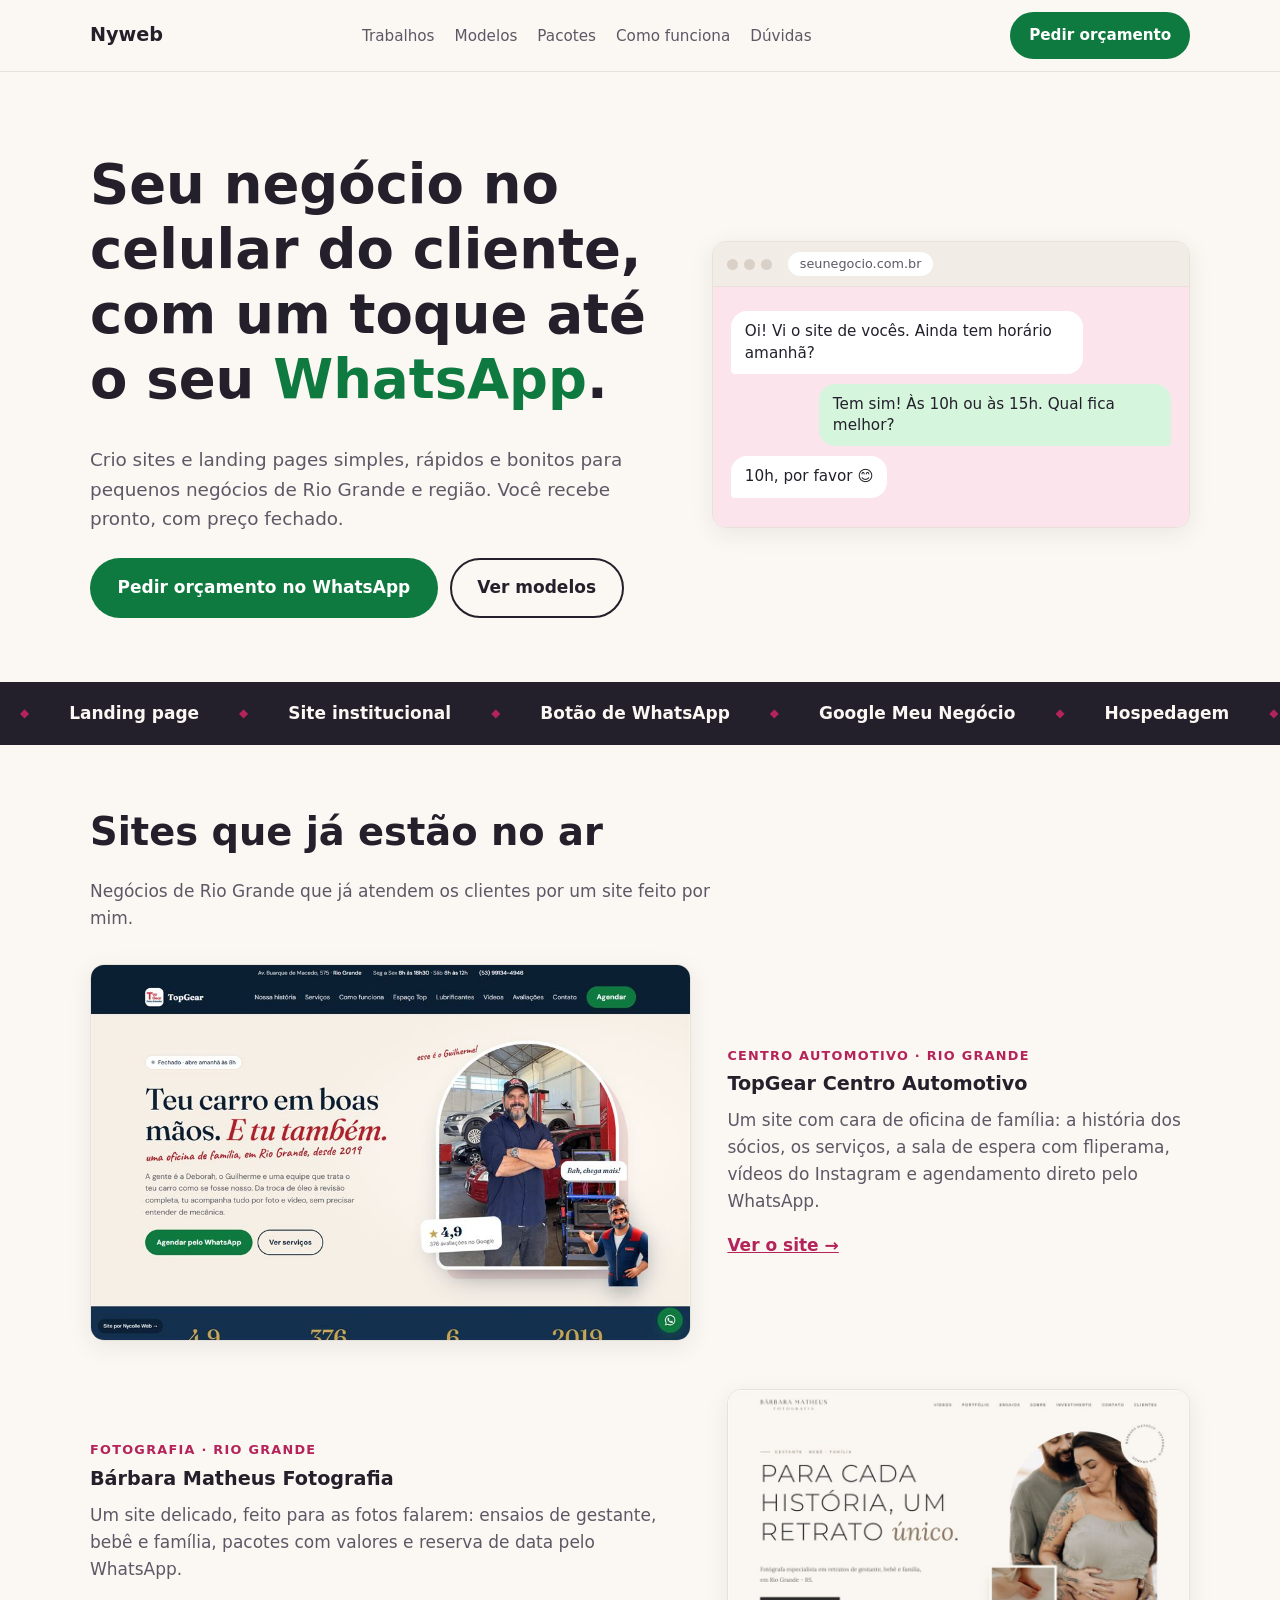
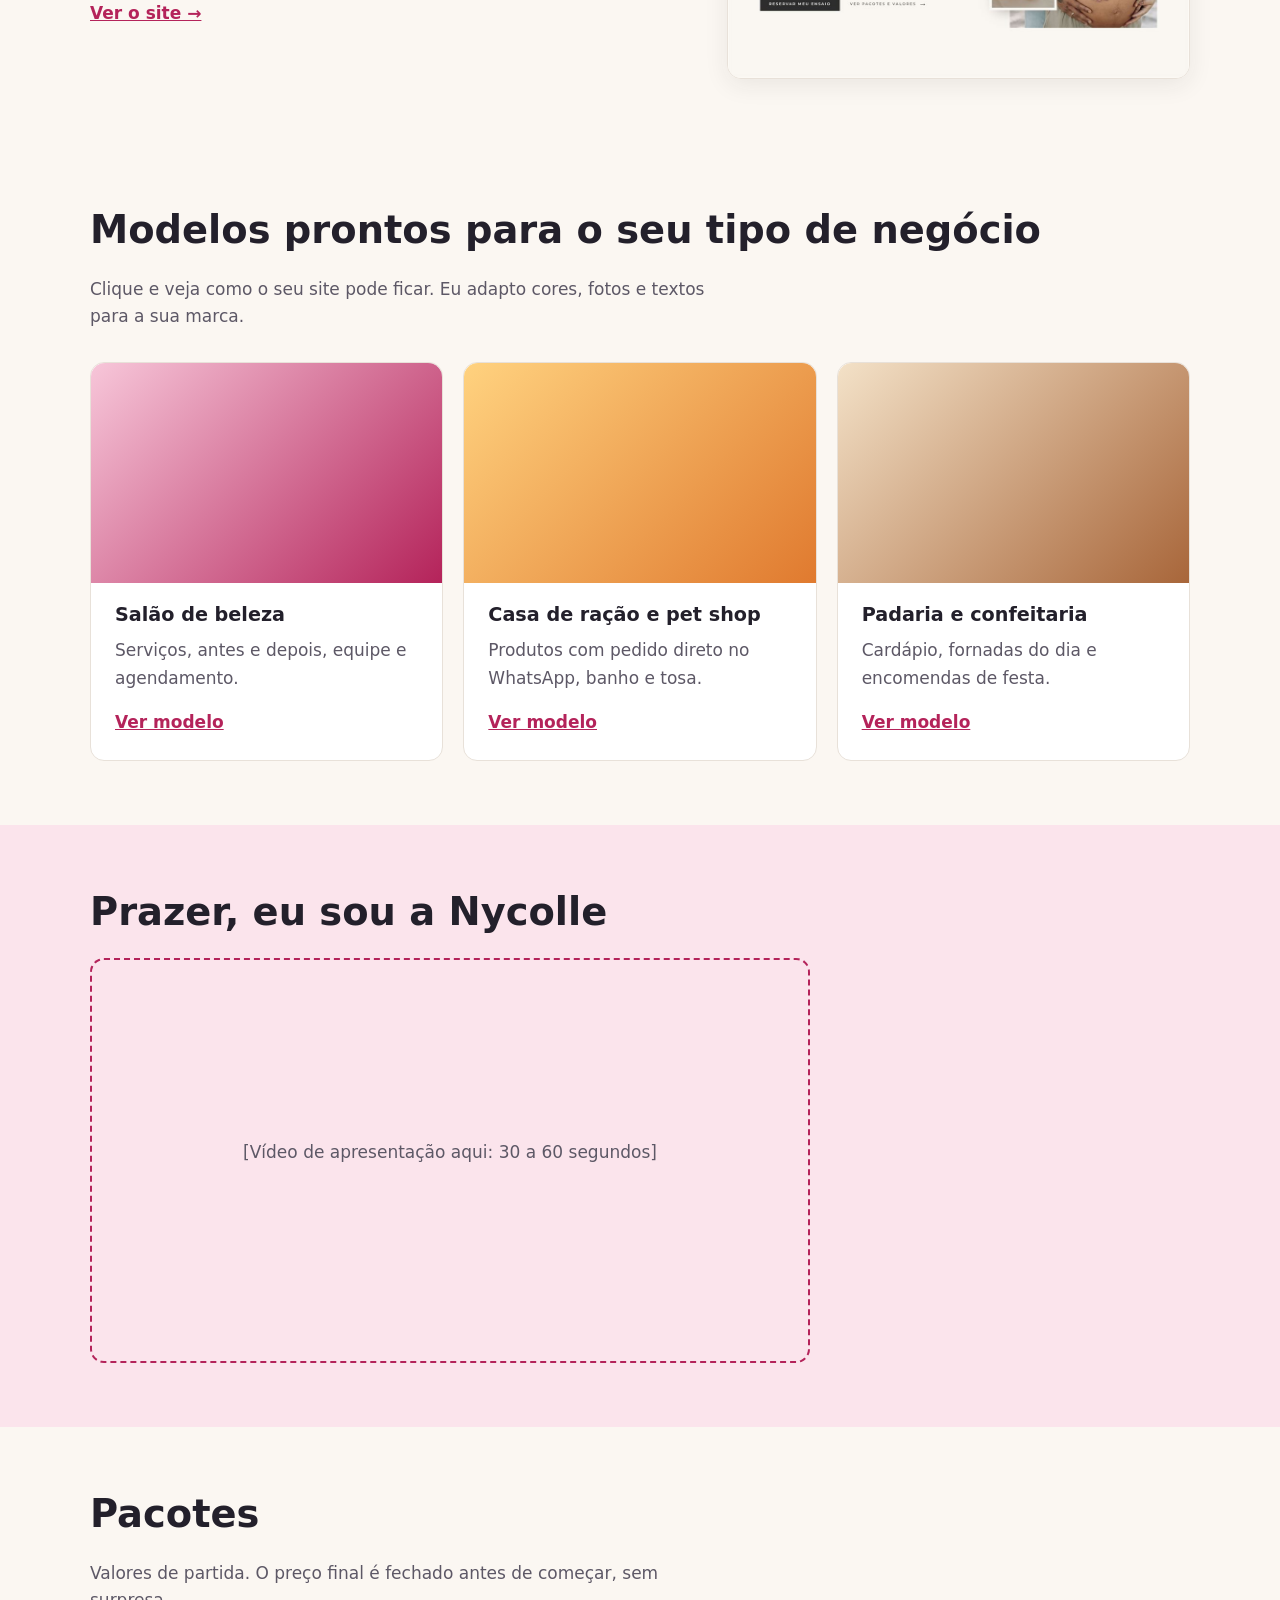
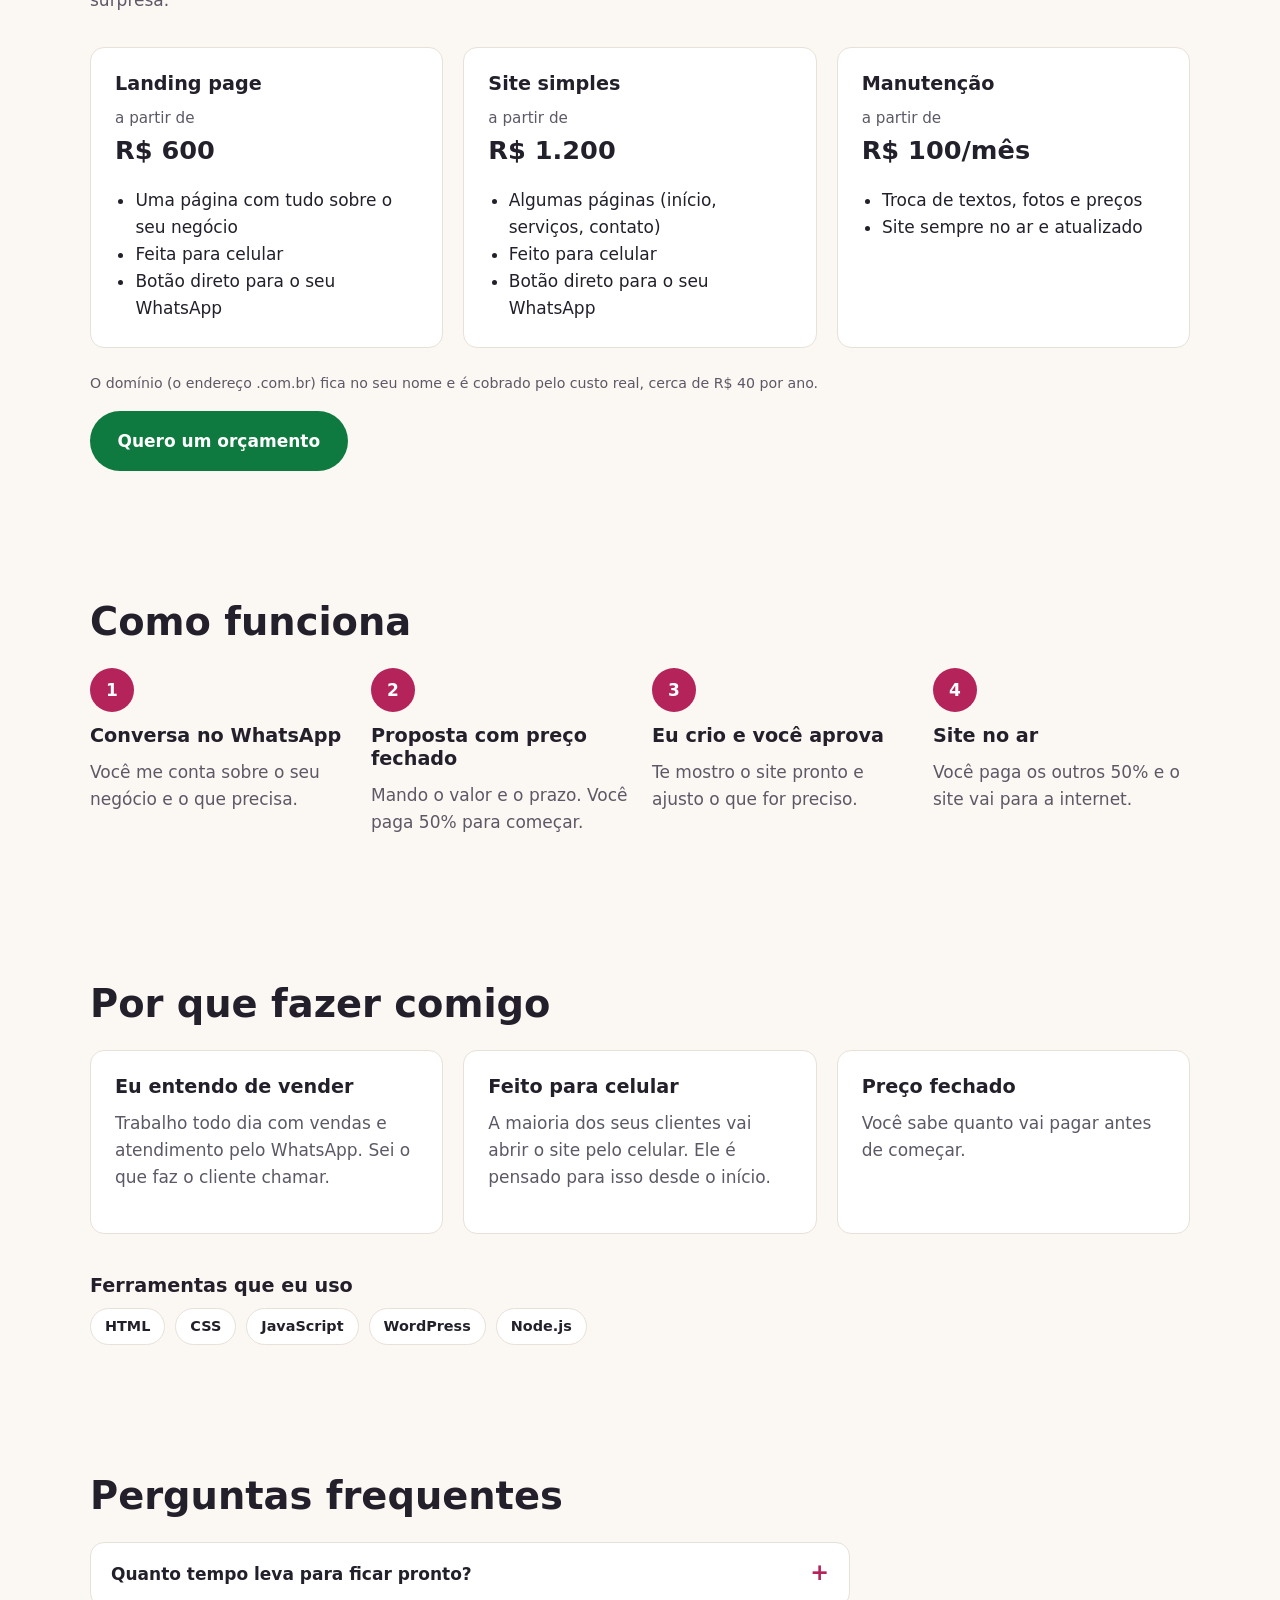
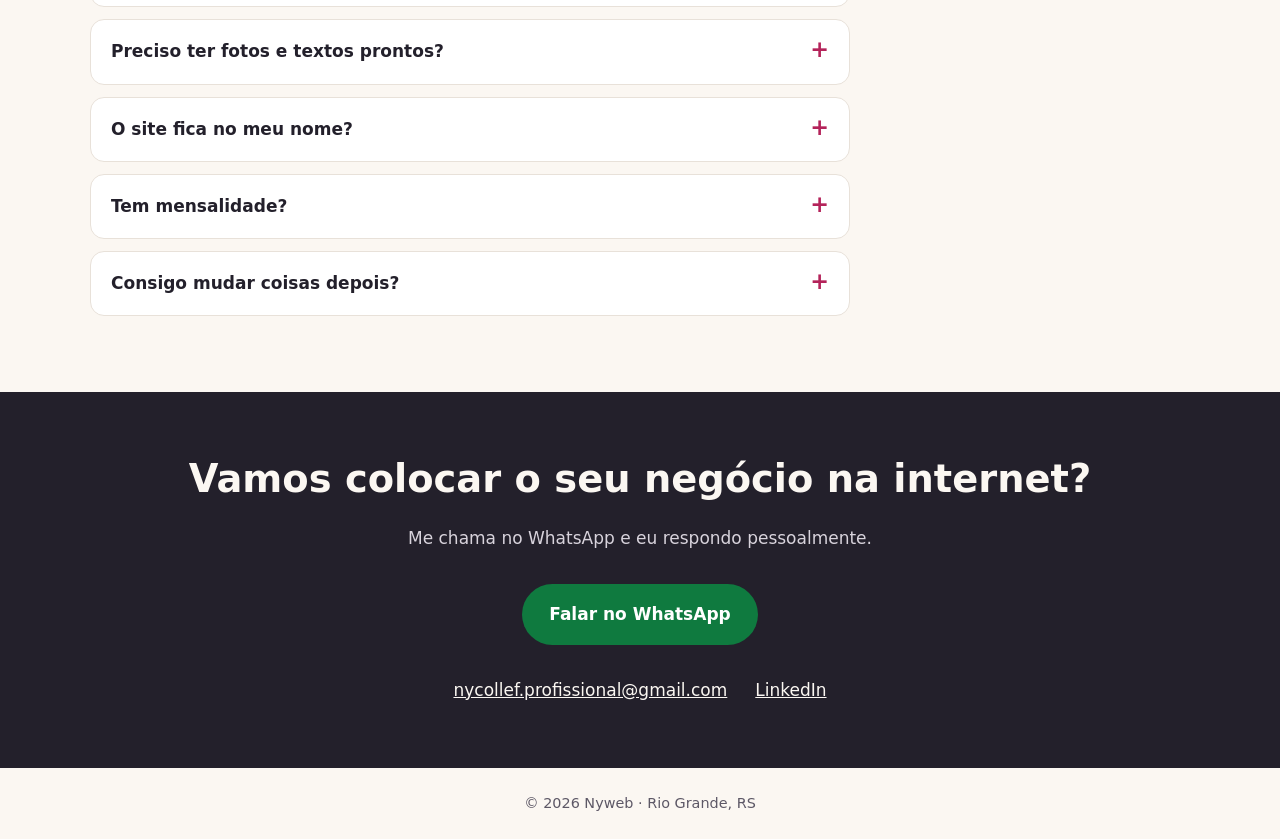
==== commit 3b56f0af: "Marca passa a se chamar Nyweb Co-Authored-By: Claude Opus 5.5 <noreply@anthropic.com>" ====
--- a/site/index.html
+++ b/site/index.html
@@ -8,7 +8,7 @@
   <meta name="viewport" content="width=device-width, initial-scale=1.0">
 
   <!-- Título da aba e do resultado no Google. Curto e com o que você vende + cidade -->
-  <title>Nycolle Web | Sites e landing pages em Rio Grande, RS</title>
+  <title>Nyweb | Sites e landing pages em Rio Grande, RS</title>
   <!-- Descrição: o textinho que aparece embaixo do título no Google -->
   <meta name="description" content="Sites e landing pages para pequenos negócios de Rio Grande e região, feitos para celular e com botão direto para o seu WhatsApp. Preço fechado.">
 
@@ -24,7 +24,7 @@
   <!-- <header> = cabeçalho da página. <nav> = grupo de links de navegação -->
   <header class="menu">
     <!-- A marca leva de volta ao topo. "#topo" pula para o elemento com id="topo" -->
-    <a href="#topo" class="marca">Nycolle Web</a>
+    <a href="#topo" class="marca">Nyweb</a>
 
     <nav aria-label="Menu principal">
       <!-- Lista (<ul>) porque são vários itens do mesmo tipo: leitores de tela contam "lista com 4 itens" -->
@@ -323,7 +323,7 @@
   <!-- ===================== RODAPÉ ===================== -->
   <footer>
     <!-- O <span id="ano"> vai ser atualizado sozinho pelo JavaScript no Passo 5 -->
-    <p>© <span id="ano">2026</span> Nycolle Web · Rio Grande, RS</p>
+    <p>© <span id="ano">2026</span> Nyweb · Rio Grande, RS</p>
   </footer>
 
 </body>
--- a/site/css/base.css
+++ b/site/css/base.css
@@ -16,7 +16,7 @@
   --cor-superficie: #ffffff;   /* fundo dos cartões */
   --cor-texto: #23202b;        /* quase preto: cansa menos a vista que o preto puro */
   --cor-texto-suave: #5d5866;  /* para textos de apoio */
-  --cor-marca: #b4235a;        /* framboesa: a cor da Nycolle Web */
+  --cor-marca: #b4235a;        /* framboesa: a cor da Nyweb */
   --cor-marca-clara: #fbe4ec;  /* versão clarinha da marca, para fundos */
   --cor-whats: #0f7a3f;        /* verde do WhatsApp, escurecido para o texto branco ficar legível */
   --cor-whats-escura: #0b5e30; /* quando passa o mouse no botão */
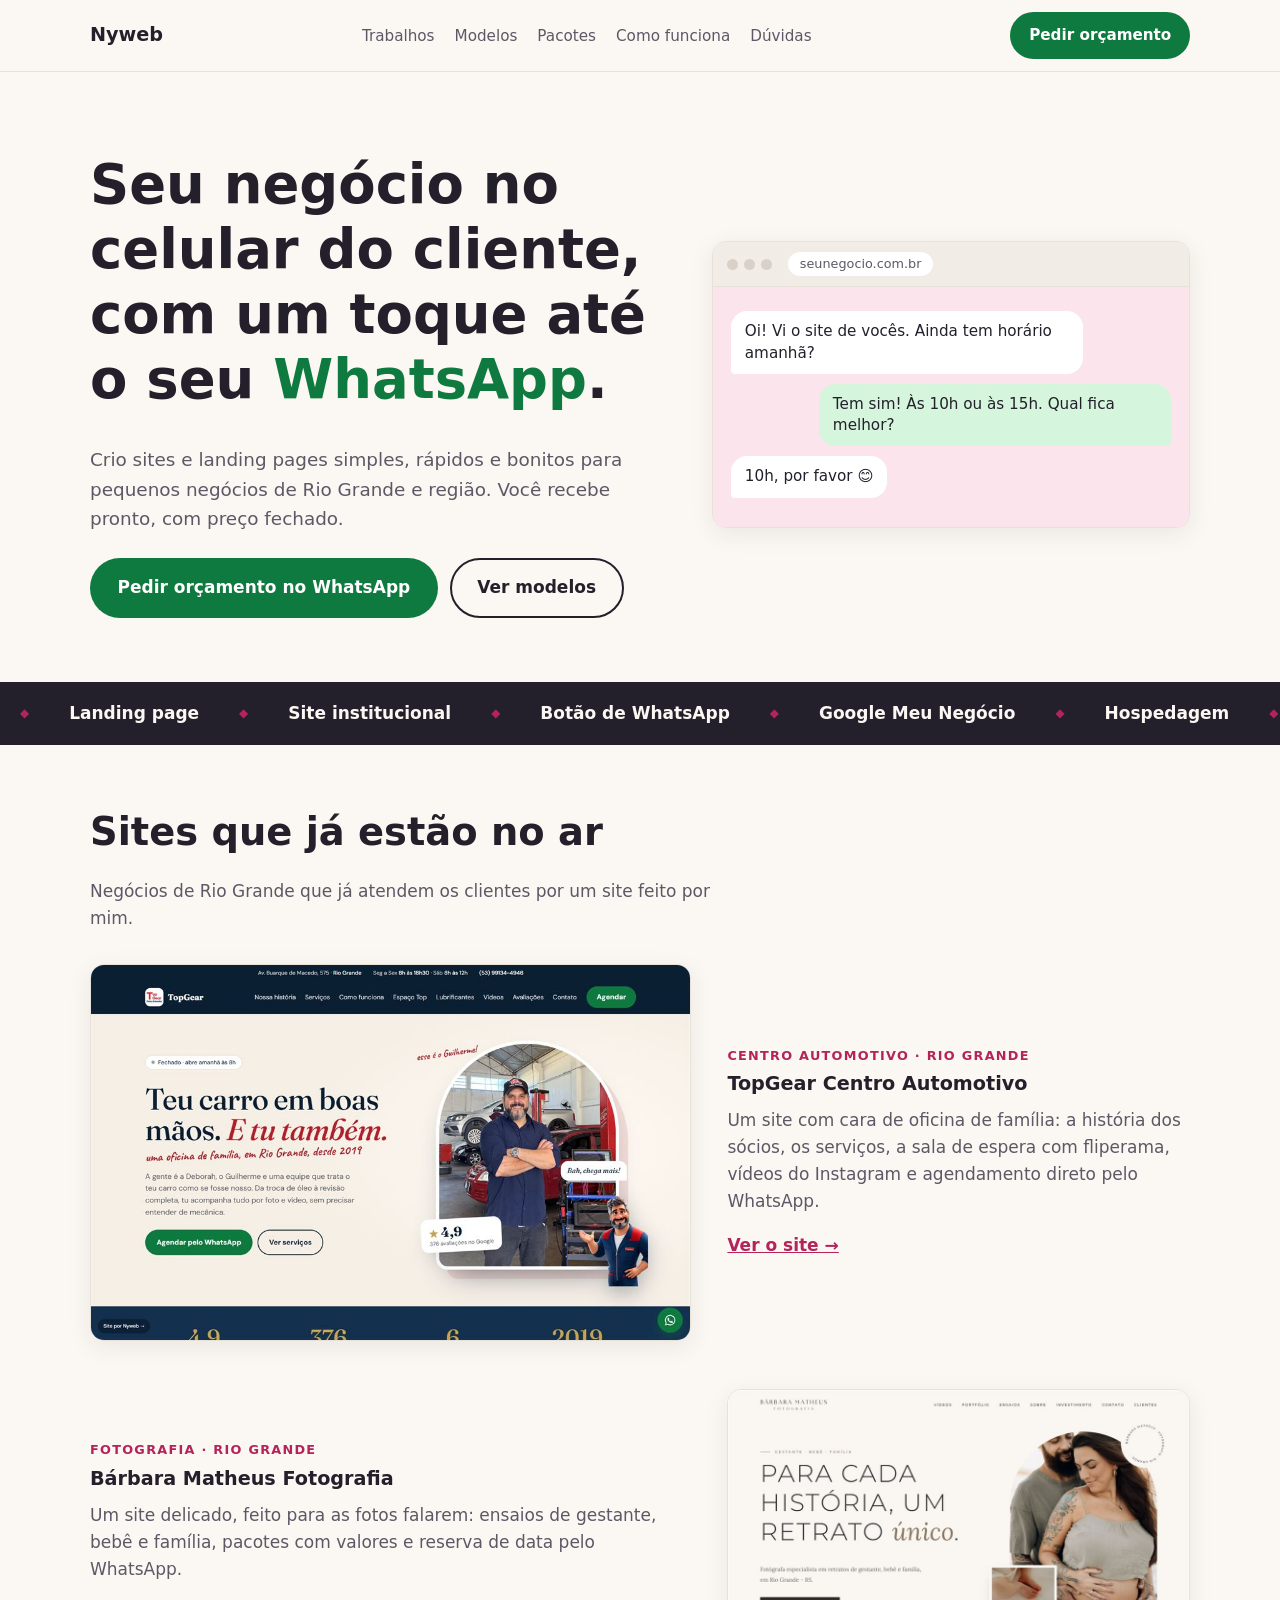
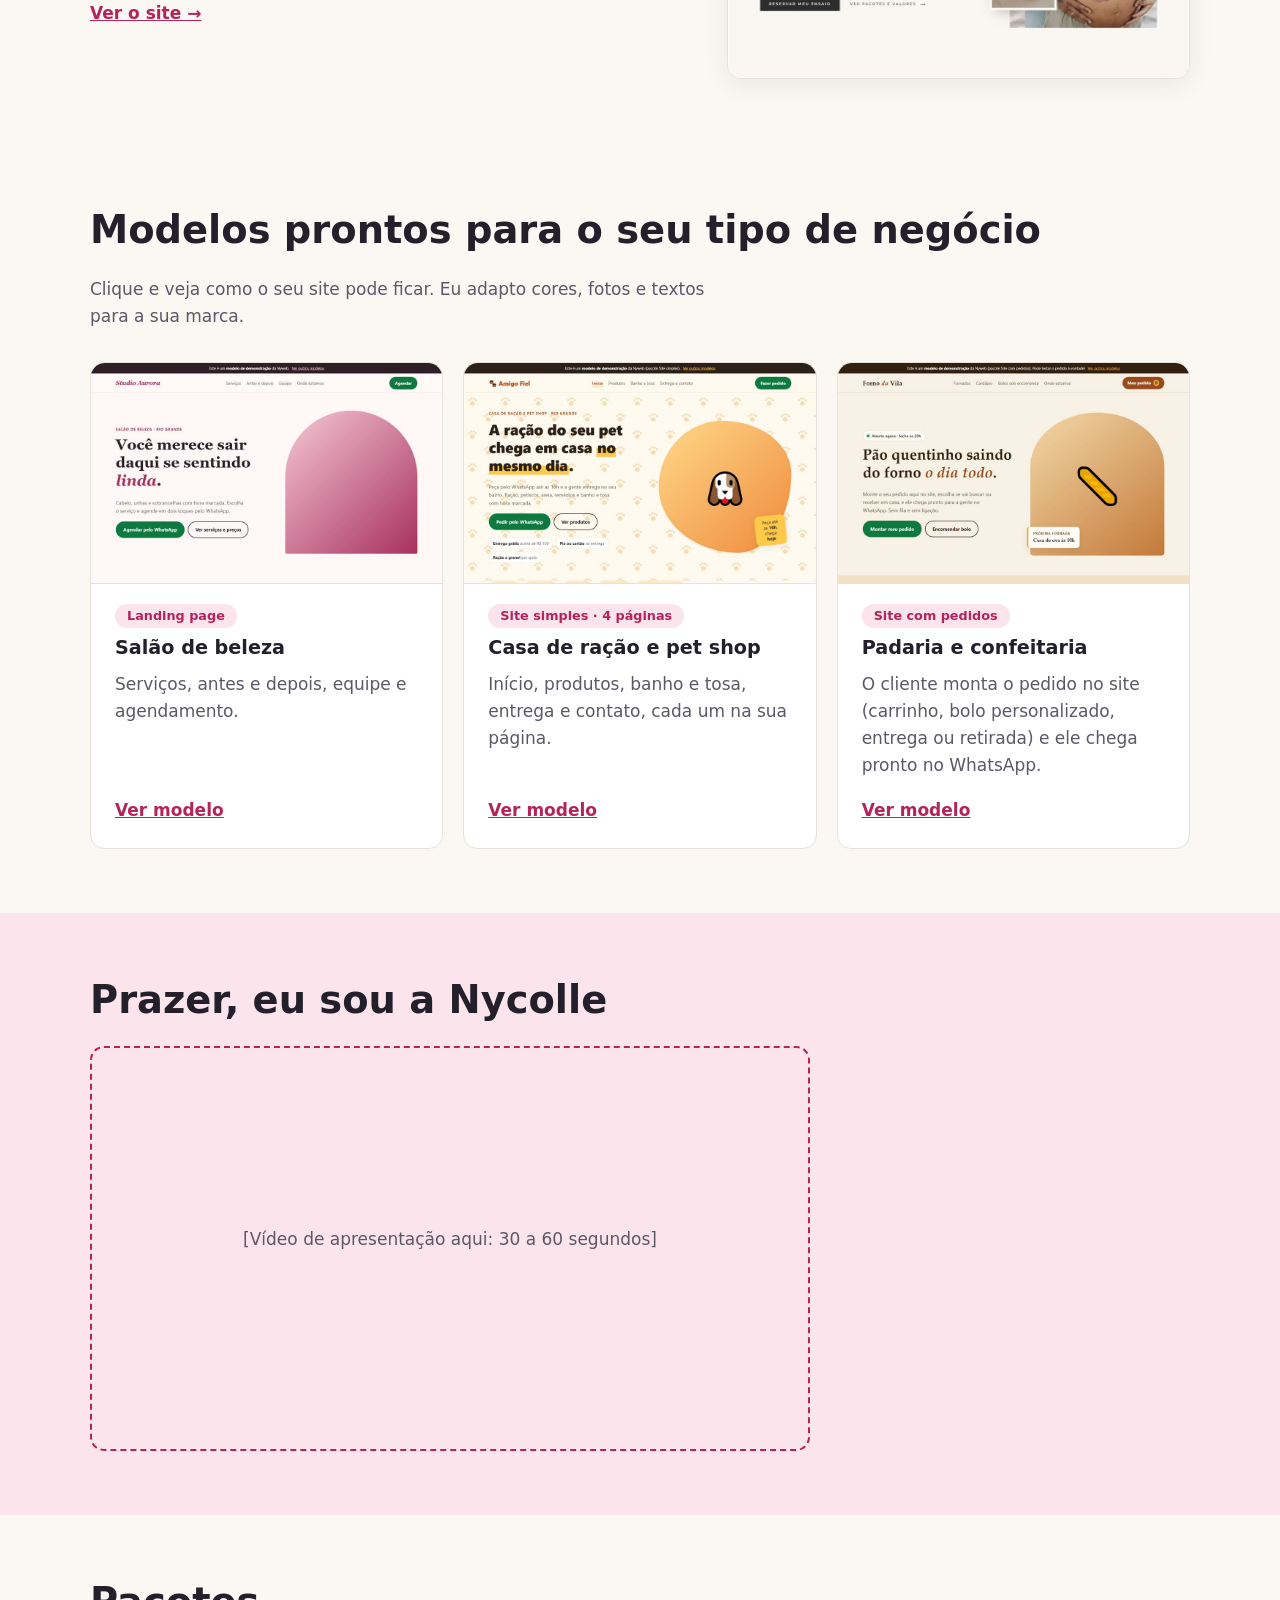
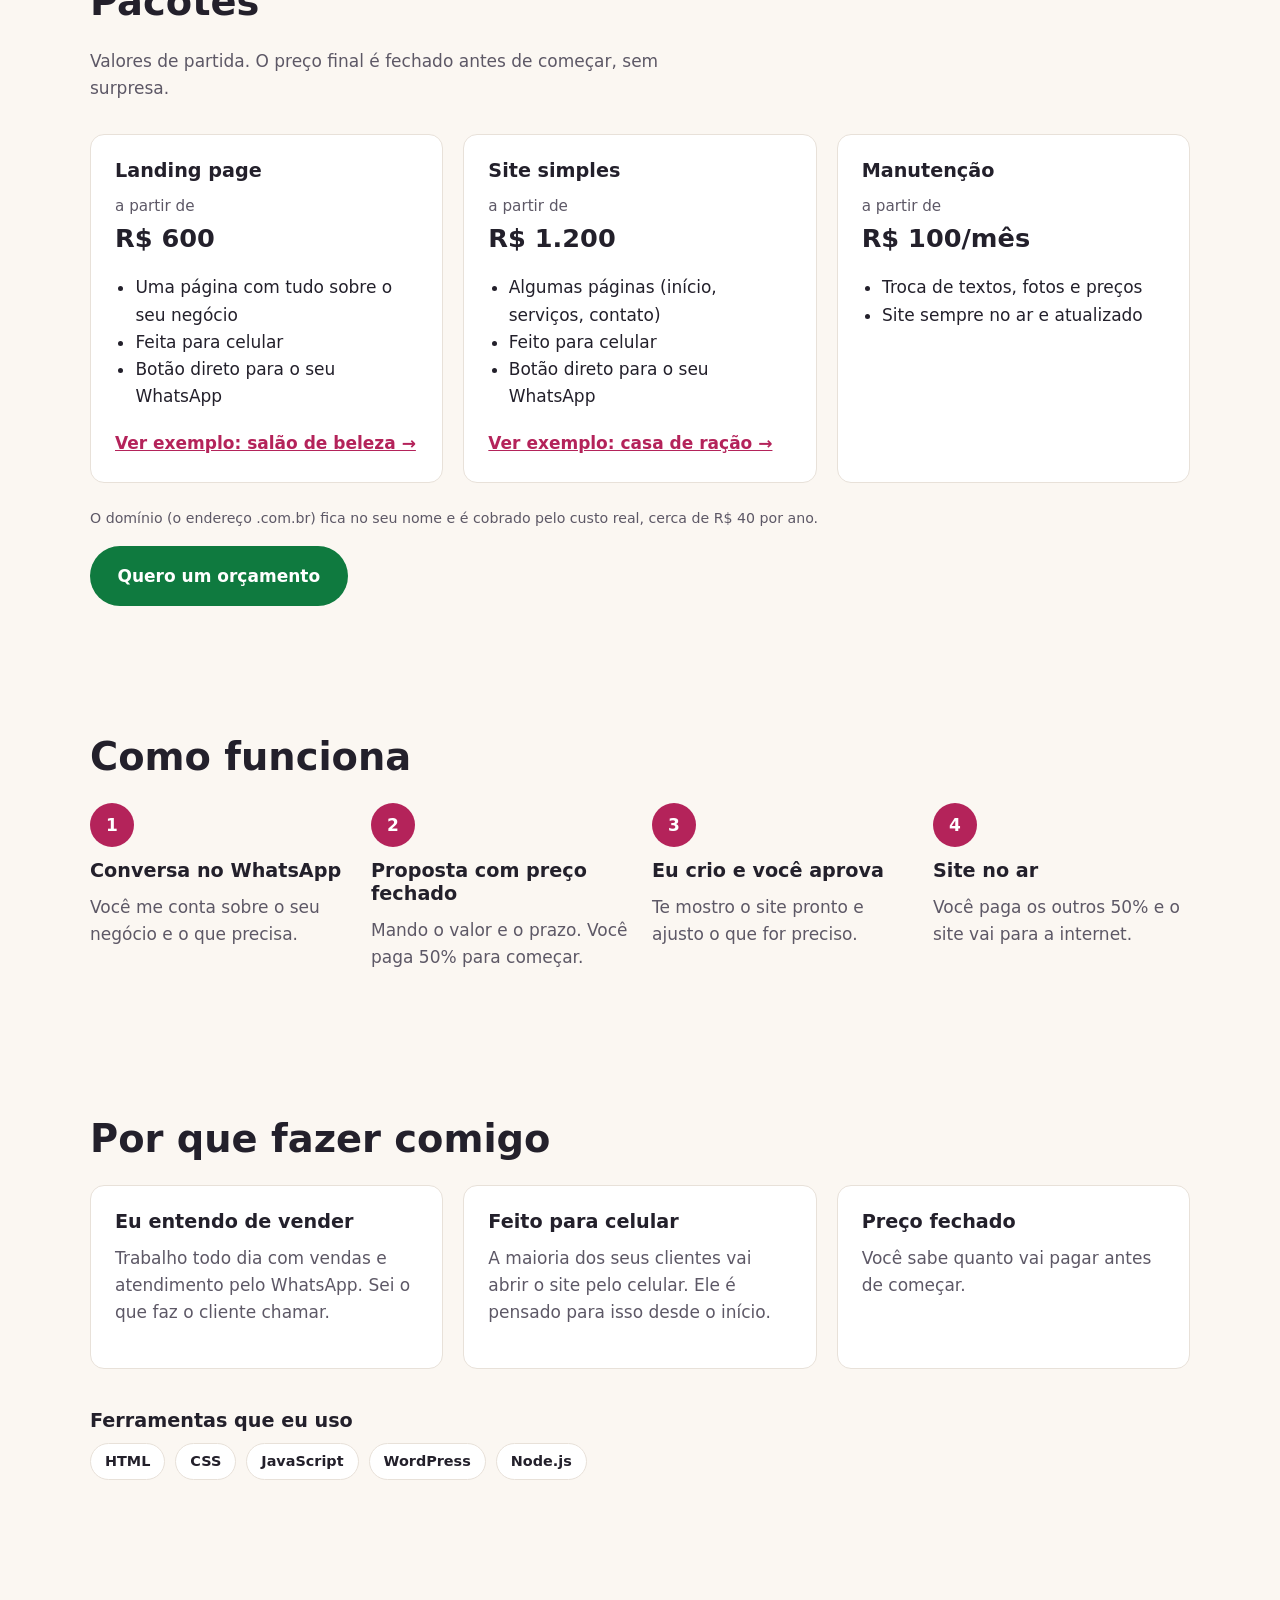
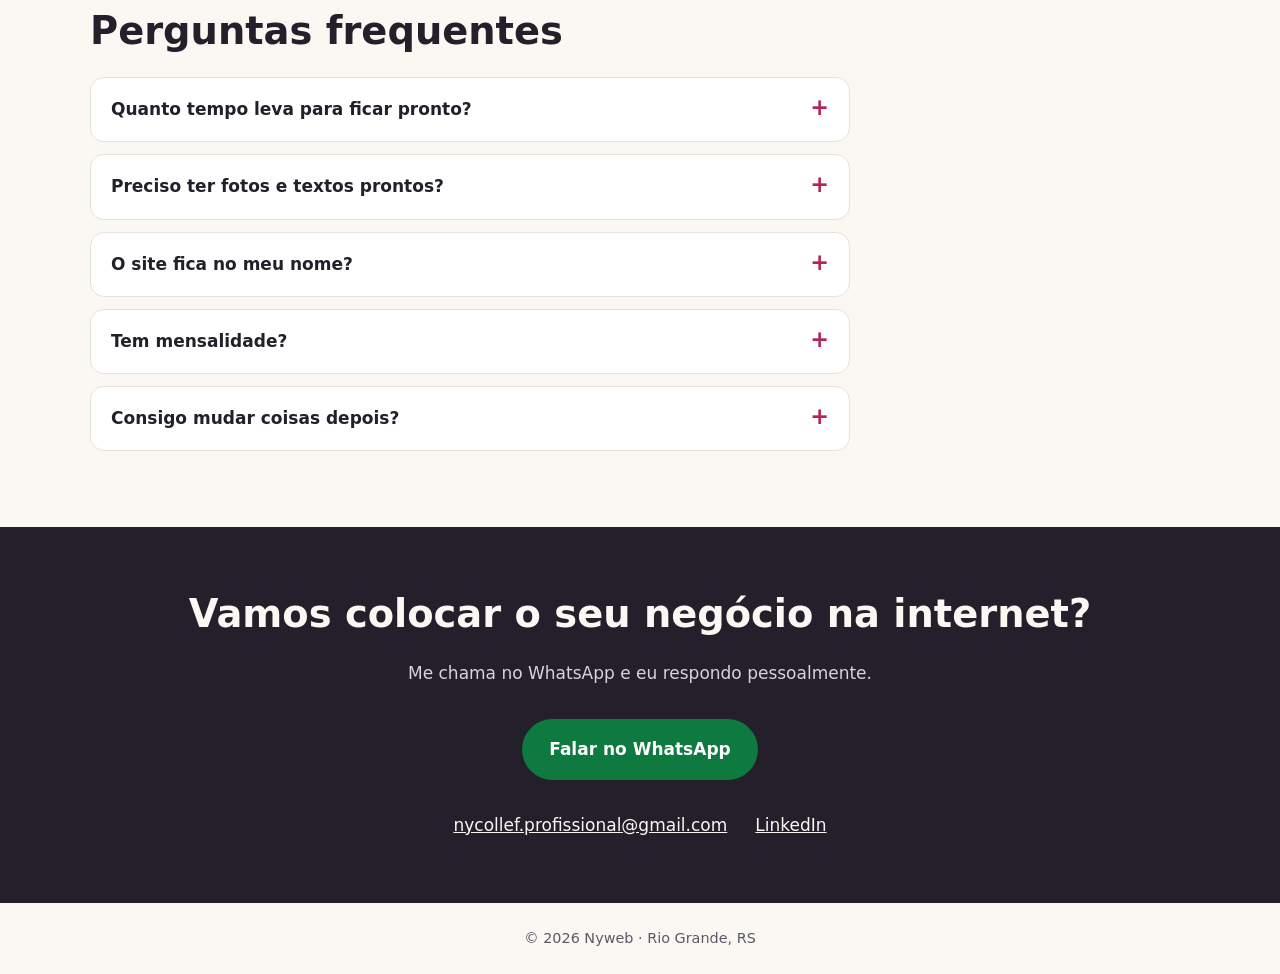
==== commit 9250852e: "Modelos: um de cada tipo (landing page, site simples, site com pedidos) com prints - Casa de ração A" ====
--- a/site/index.html
+++ b/site/index.html
@@ -147,23 +147,36 @@
         <!-- <article> = um bloco que faz sentido sozinho (cada cartão é um modelo).
              A <div class="previa"> vai virar a "fotinho" colorida do modelo no CSS -->
         <article class="cartao">
-          <div class="previa previa-salao"></div>
+          <!-- Print do início do modelo. Clicar na imagem também abre o modelo.
+               aria-hidden e tabindex="-1": o link "Ver modelo" lá embaixo já faz o mesmo,
+               então o leitor de tela e a tecla Tab não passam duas vezes pelo mesmo lugar -->
+          <a class="previa" href="salao.html" aria-hidden="true" tabindex="-1">
+            <img src="img/portfolio/modelo-salao.jpg" alt="" width="960" height="600" loading="lazy">
+          </a>
+          <!-- Etiqueta dizendo de qual PACOTE este modelo é exemplo -->
+          <p class="tipo-site">Landing page</p>
           <h3>Salão de beleza</h3>
           <p>Serviços, antes e depois, equipe e agendamento.</p>
           <a href="salao.html">Ver modelo</a>
         </article>
 
         <article class="cartao">
-          <div class="previa previa-racao"></div>
+          <a class="previa" href="casa-de-racao.html" aria-hidden="true" tabindex="-1">
+            <img src="img/portfolio/modelo-casa-de-racao.jpg" alt="" width="960" height="600" loading="lazy">
+          </a>
+          <p class="tipo-site">Site simples · 4 páginas</p>
           <h3>Casa de ração e pet shop</h3>
-          <p>Produtos com pedido direto no WhatsApp, banho e tosa.</p>
+          <p>Início, produtos, banho e tosa, entrega e contato, cada um na sua página.</p>
           <a href="casa-de-racao.html">Ver modelo</a>
         </article>
 
         <article class="cartao">
-          <div class="previa previa-padaria"></div>
+          <a class="previa" href="padaria.html" aria-hidden="true" tabindex="-1">
+            <img src="img/portfolio/modelo-padaria.jpg" alt="" width="960" height="600" loading="lazy">
+          </a>
+          <p class="tipo-site">Site com pedidos</p>
           <h3>Padaria e confeitaria</h3>
-          <p>Cardápio, fornadas do dia e encomendas de festa.</p>
+          <p>O cliente monta o pedido no site (carrinho, bolo personalizado, entrega ou retirada) e ele chega pronto no WhatsApp.</p>
           <a href="padaria.html">Ver modelo</a>
         </article>
       </div>
@@ -193,6 +206,8 @@
             <li>Feita para celular</li>
             <li>Botão direto para o seu WhatsApp</li>
           </ul>
+          <!-- Link para um modelo que é exatamente deste tipo: o cliente VÊ o que está comprando -->
+          <a class="link-exemplo" href="salao.html">Ver exemplo: salão de beleza →</a>
         </article>
 
         <article class="cartao pacote">
@@ -203,6 +218,7 @@
             <li>Feito para celular</li>
             <li>Botão direto para o seu WhatsApp</li>
           </ul>
+          <a class="link-exemplo" href="casa-de-racao.html">Ver exemplo: casa de ração →</a>
         </article>
 
         <article class="cartao pacote">
--- a/site/css/index.css
+++ b/site/css/index.css
@@ -305,19 +305,29 @@
 
 
 /* ===================== 4. MODELOS ===================== */
-/* A "fotinho" de cada modelo, feita só com cores (gradiente).
-   Quando você tiver prints dos modelos, pode trocar por <img>. */
-.previa {
-  aspect-ratio: 16 / 10;   /* mantém o formato retangular em qualquer largura */
+/* O print de cada modelo, no topo do cartão.
+   O #modelos .cartao na frente dá "força" para vencer a regra do link logo abaixo
+   (sem isso, o margin-top: auto de lá empurraria o print para baixo) */
+#modelos .cartao .previa {
+  display: block;
   margin: -24px -24px 20px; /* margem negativa: encosta nas bordas do cartão */
   border-radius: var(--raio) var(--raio) 0 0;
-}
-
-.previa-fotografia { background: linear-gradient(135deg, #2b2d42, #8d99ae); }
-.previa-salao      { background: linear-gradient(135deg, #f7c6d9, #b4235a); }
-.previa-racao      { background: linear-gradient(135deg, #ffd27f, #e07a2f); }
-.previa-padaria    { background: linear-gradient(135deg, #f3e1c7, #a8663a); }
-.previa-topgear    { background: linear-gradient(135deg, #0b1f33 40%, #b3202a); }
+  border-bottom: 1px solid var(--cor-borda);
+  overflow: hidden;         /* corta a imagem nos cantos arredondados */
+}
+
+.previa img {
+  width: 100%;
+  aspect-ratio: 16 / 10;    /* mantém o formato retangular em qualquer largura */
+  object-fit: cover;        /* preenche o espaço sem esticar a imagem */
+  object-position: top;     /* se precisar cortar, corta embaixo e mostra o topo do site */
+  transition: transform 0.4s;
+}
+
+/* Ao passar o mouse no cartão, o print dá um zoom leve */
+#modelos .cartao:hover .previa img {
+  transform: scale(1.04);
+}
 
 /* margin-top: auto empurra o link para o pé do cartão,
    assim todos os "Ver modelo" ficam alinhados */
@@ -509,3 +519,25 @@
 footer p {
   margin: 0;
 }
+
+
+/* ===================== EXEMPLOS DOS PACOTES ===================== */
+/* Link "Ver exemplo" no pé de cada pacote (margin-top: auto empurra para baixo,
+   assim os links ficam alinhados mesmo se as listas tiverem tamanhos diferentes) */
+.link-exemplo {
+  margin-top: auto;
+  padding-top: 20px;
+  font-weight: 700;
+}
+
+/* Etiqueta nos cartões de modelo dizendo de qual pacote ele é exemplo */
+.tipo-site {
+  align-self: flex-start;  /* a etiqueta fica do tamanho do texto, não estica */
+  margin: 0 0 8px;
+  padding: 2px 12px;
+  border-radius: 999px;
+  background: var(--cor-marca-clara);
+  color: var(--cor-marca) !important; /* o !important vence o ".cartao p" que deixa o texto cinza */
+  font-size: 0.8rem;
+  font-weight: 700;
+}
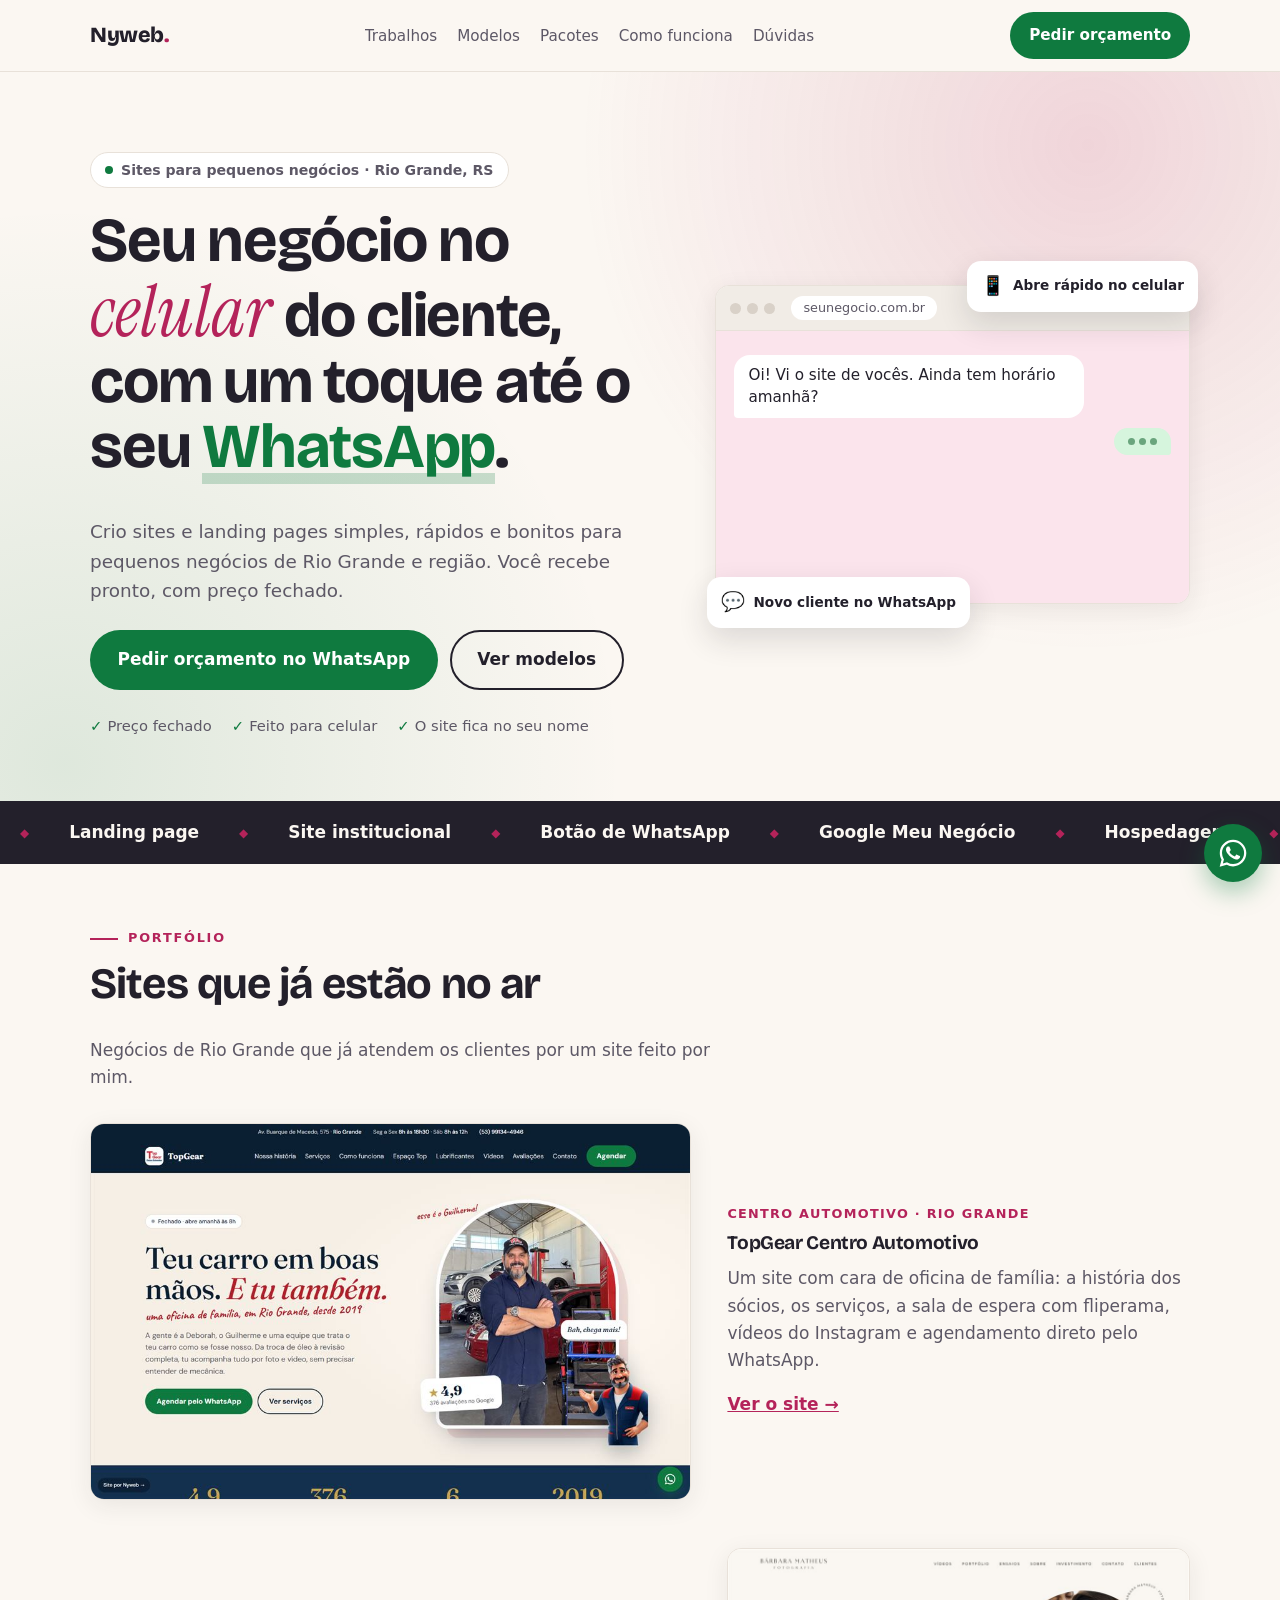
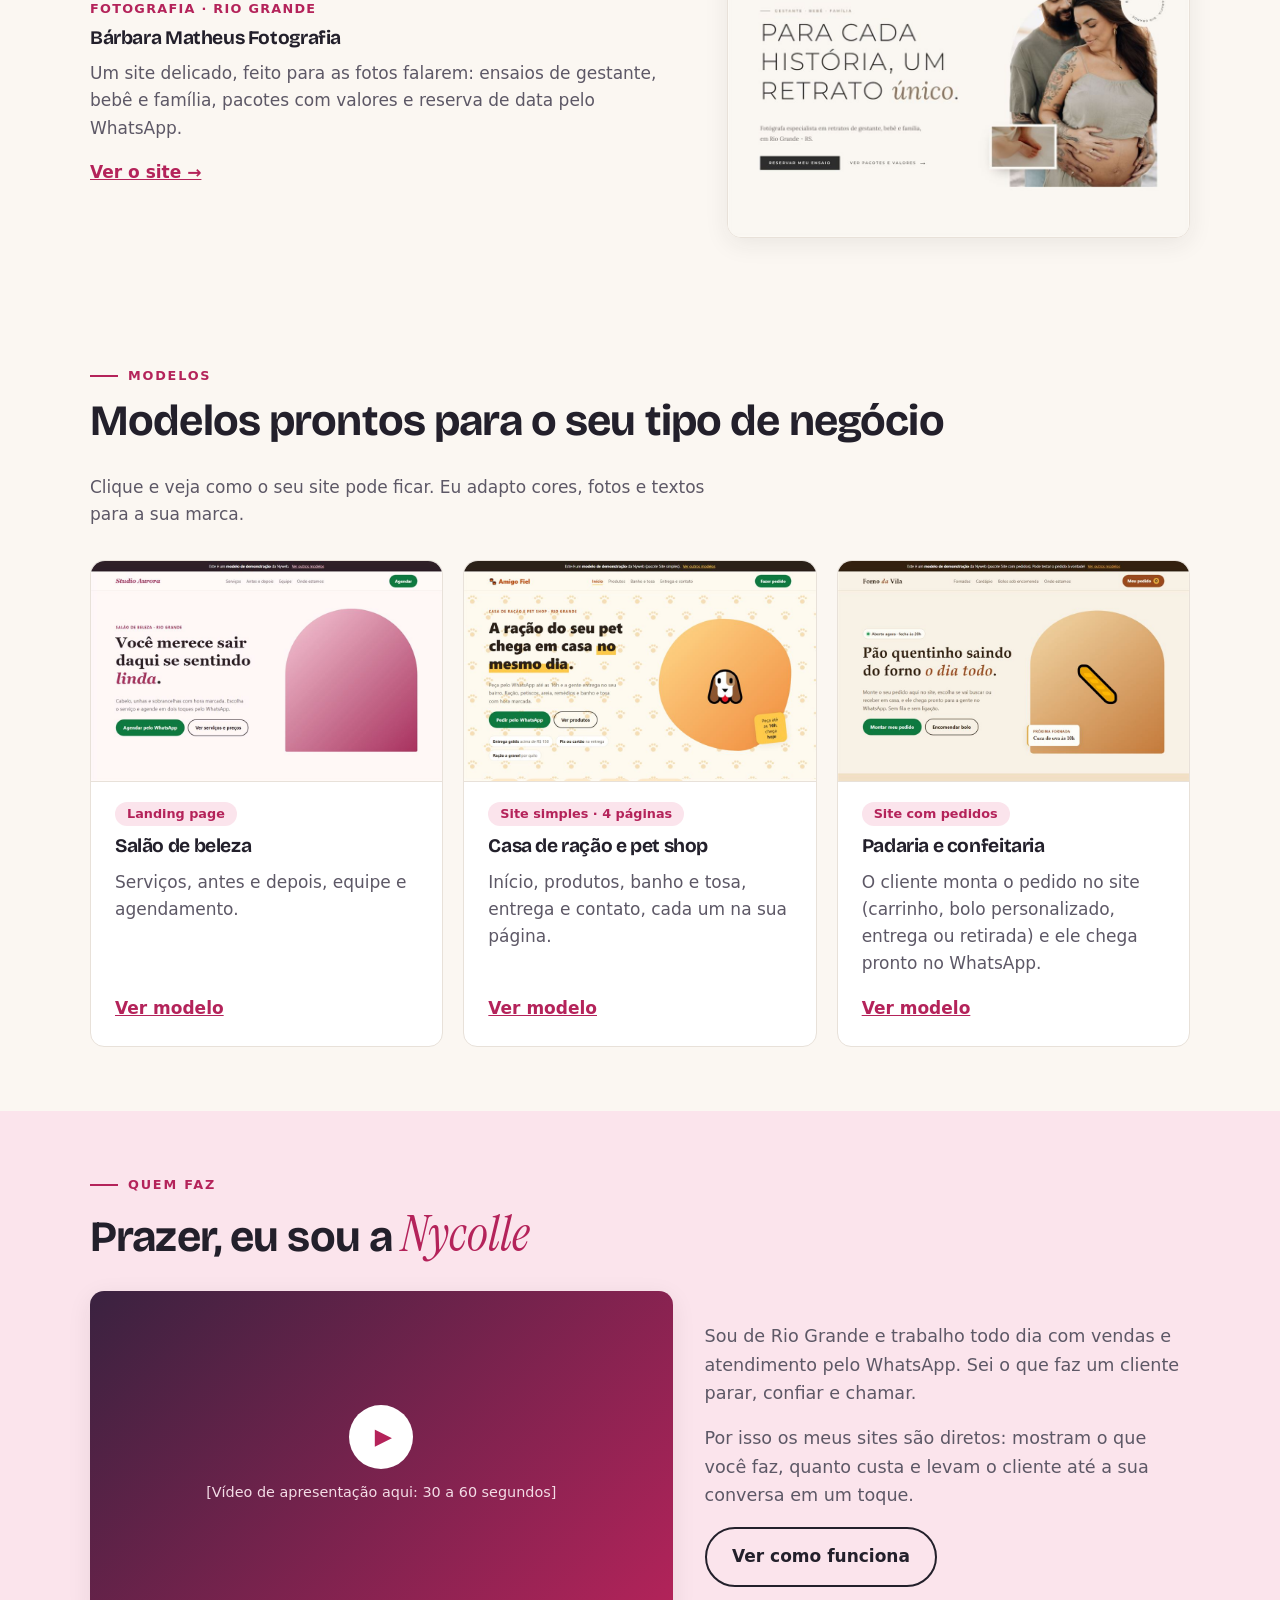
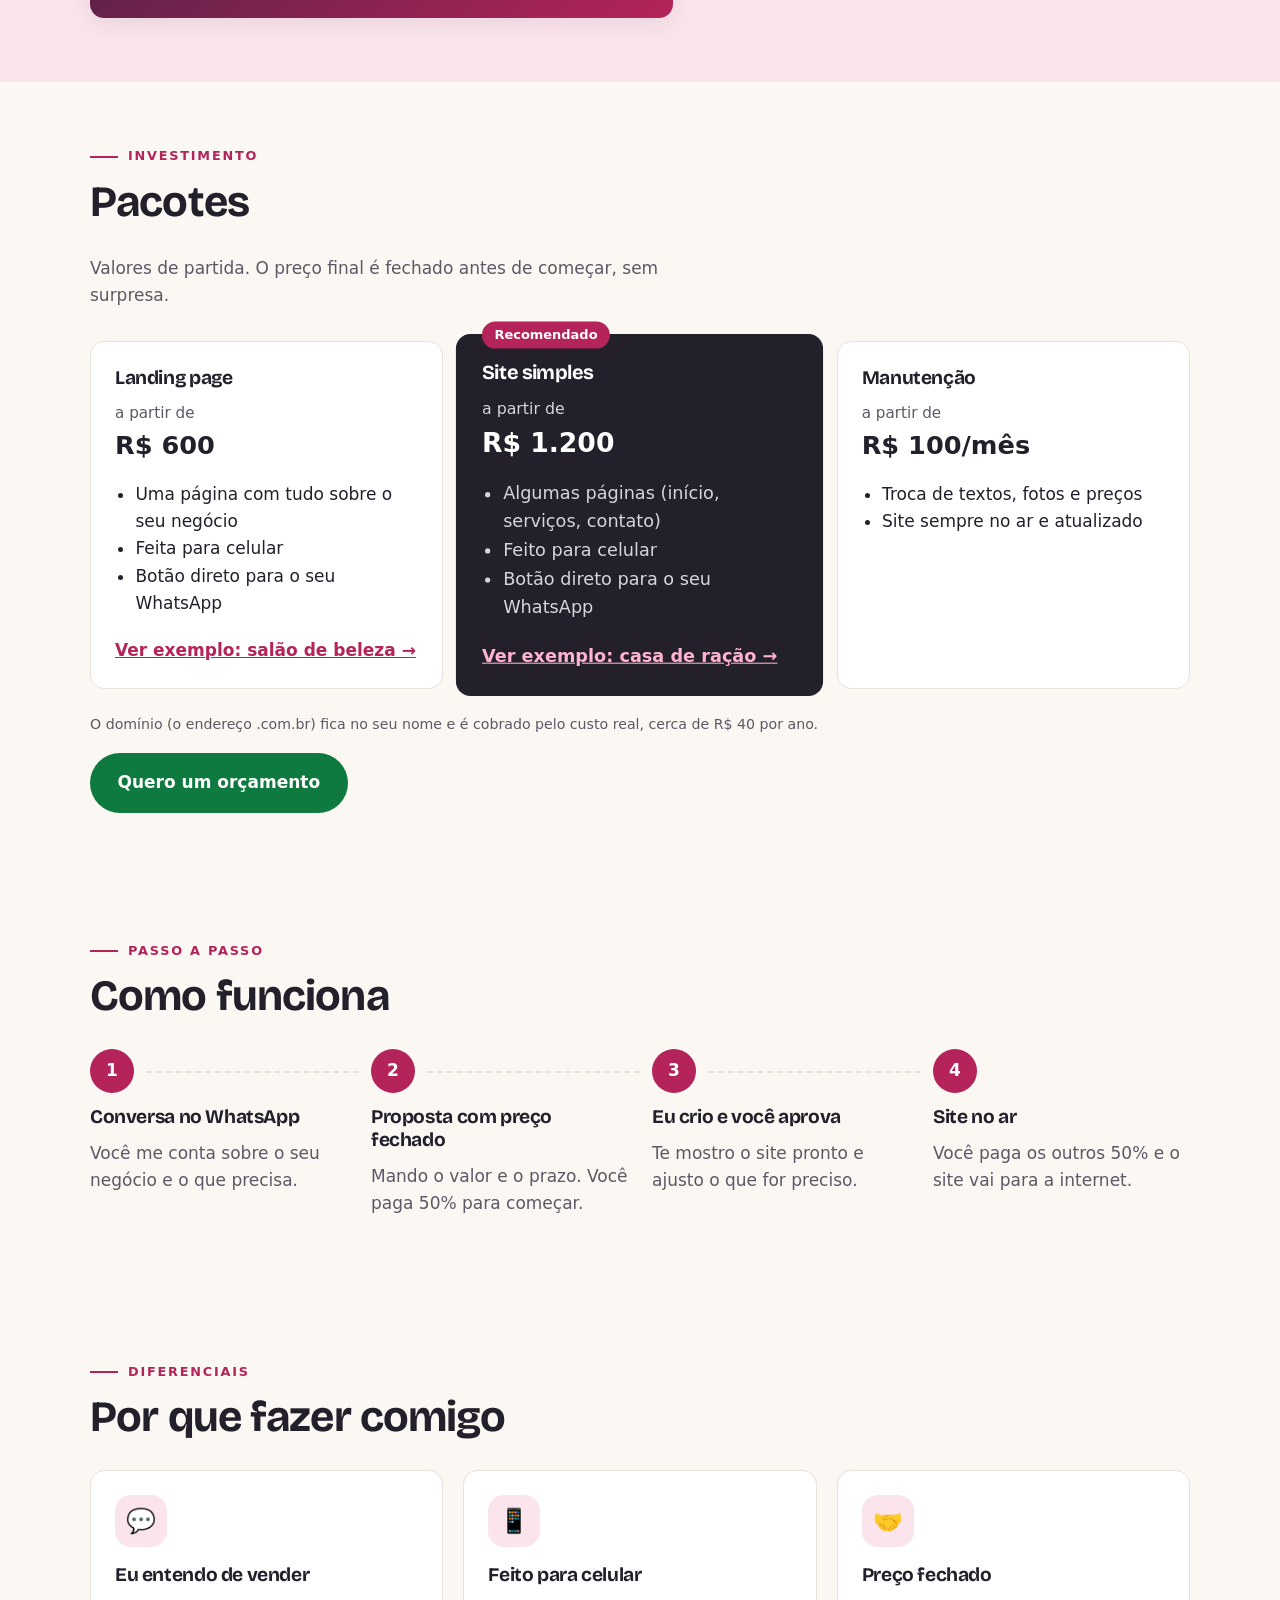
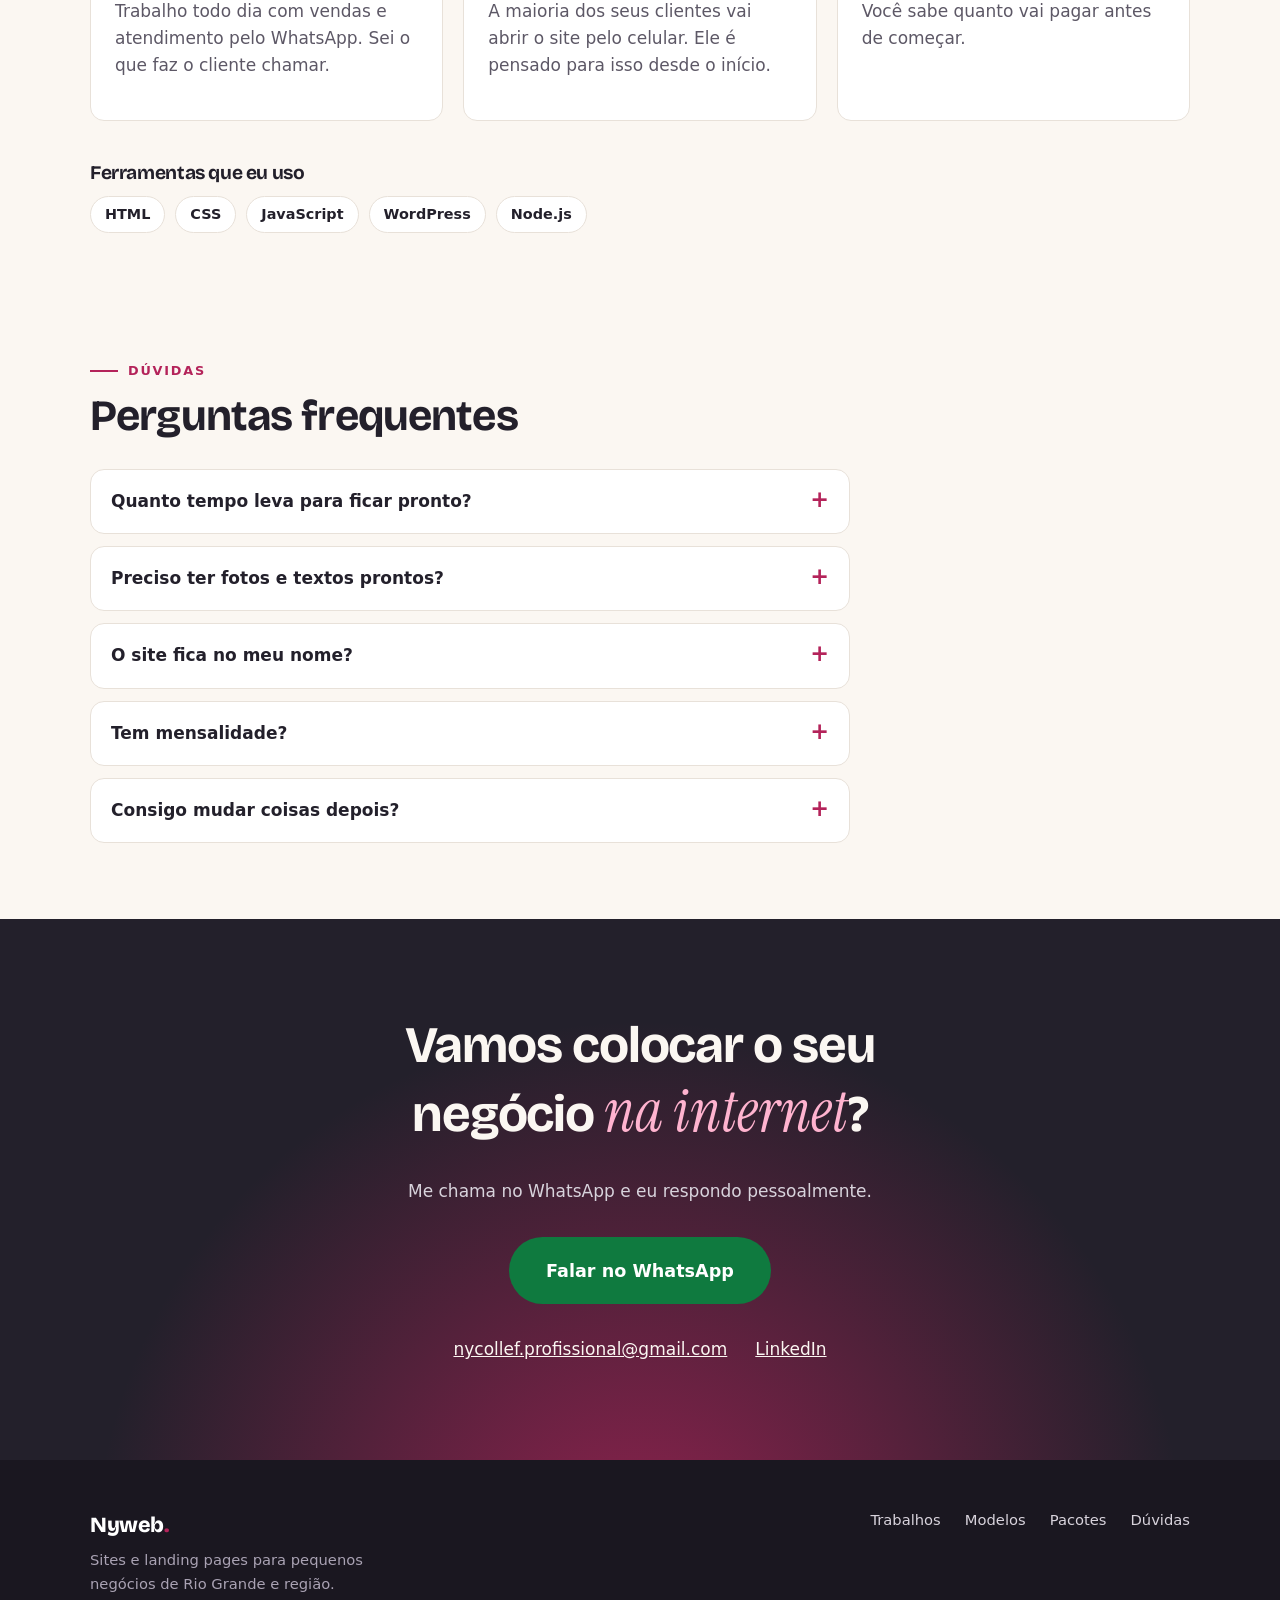
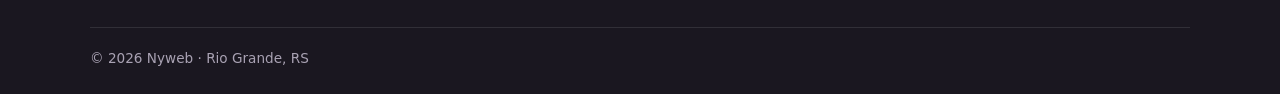
==== commit db372c0a: "Página inicial mais caprichada: fontes, topo animado, faixa que corre, seções que aparecem ao rolar " ====
--- a/site/index.html
+++ b/site/index.html
@@ -1,11 +1,14 @@
 <!DOCTYPE html>
 <!-- lang="pt-BR": avisa ao navegador e ao Google que a página é em português do Brasil
      (ajuda na tradução automática, no corretor e nos leitores de tela) -->
-<html lang="pt-BR">
+<!-- class="sem-js": se o JavaScript não carregar, nada fica invisível esperando animação.
+     A linha de <script> logo abaixo troca para "js" assim que a página abre -->
+<html lang="pt-BR" class="sem-js">
 <head>
   <meta charset="UTF-8">
   <!-- Sem esta linha, o celular mostra a página "miniatura", como se fosse um computador -->
   <meta name="viewport" content="width=device-width, initial-scale=1.0">
+  <script>document.documentElement.classList.replace('sem-js', 'js');</script>
 
   <!-- Título da aba e do resultado no Google. Curto e com o que você vende + cidade -->
   <title>Nyweb | Sites e landing pages em Rio Grande, RS</title>
@@ -15,8 +18,18 @@
   <!-- Arquivos de CSS (a "roupa" da página). A ORDEM importa:
        primeiro o base (vale para o site todo), depois o index (só desta página),
        para que o index possa ajustar o que veio do base -->
+  <!-- Fontes do Google:
+       Bricolage Grotesque = títulos, com personalidade
+       Instrument Serif (itálico) = palavras de destaque, toque elegante
+       preconnect = "já vai abrindo a conexão" com o Google, a fonte chega mais rápido -->
+  <link rel="preconnect" href="https://fonts.googleapis.com">
+  <link rel="preconnect" href="https://fonts.gstatic.com" crossorigin>
+  <link rel="stylesheet" href="https://fonts.googleapis.com/css2?family=Bricolage+Grotesque:opsz,wght@12..96,600;12..96,800&family=Instrument+Serif:ital@1&display=swap">
+
   <link rel="stylesheet" href="css/base.css">
   <link rel="stylesheet" href="css/index.css">
+  <!-- defer = o JavaScript só roda depois que o HTML inteiro foi lido -->
+  <script src="js/index.js" defer></script>
 </head>
 <body>
 
@@ -53,8 +66,11 @@
     <!-- "Hero" (herói, em inglês) é o nome que se dá à primeira área grande da página -->
     <section class="hero" id="topo">
       <div class="hero-texto">
-        <!-- Só pode ter UM <h1> por página: é o assunto principal para o Google -->
-        <h1>Seu negócio no celular do cliente, com um toque até o seu <span class="destaque">WhatsApp</span>.</h1>
+        <!-- Etiqueta acima do título: diz em 1 segundo o que você faz e onde -->
+        <p class="selo-topo"><span class="pontinho" aria-hidden="true"></span> Sites para pequenos negócios · Rio Grande, RS</p>
+        <!-- Só pode ter UM <h1> por página: é o assunto principal para o Google.
+             <em> = ênfase; o CSS deixa essas palavras na fonte itálica elegante -->
+        <h1>Seu negócio no <em>celular</em> do cliente, com um toque até o seu <span class="destaque">WhatsApp</span>.</h1>
         <p>Crio sites e landing pages simples, rápidos e bonitos para pequenos negócios de Rio Grande e região. Você recebe pronto, com preço fechado.</p>
 
         <div class="hero-botoes">
@@ -64,20 +80,34 @@
           <!-- Botão secundário: não sai da página, só desce até os modelos -->
           <a class="btn btn-secundario" href="#modelos">Ver modelos</a>
         </div>
-      </div>
-
-      <!-- Janela de navegador "desenhada". No Passo 4 o CSS vai fazer as mensagens aparecerem e sumirem.
+
+        <!-- Três motivos para confiar, em letra pequena embaixo dos botões -->
+        <ul class="garantias">
+          <li>Preço fechado</li>
+          <li>Feito para celular</li>
+          <li>O site fica no seu nome</li>
+        </ul>
+      </div>
+
+      <!-- Janela de navegador "desenhada". As mensagens aparecem uma por uma (animação no CSS).
            aria-hidden="true" esconde dos leitores de tela, porque é só enfeite (as mensagens são ilustração, não conversa real) -->
-      <div class="janela" aria-hidden="true">
-        <div class="janela-barra">
-          <span class="bolinha"></span><span class="bolinha"></span><span class="bolinha"></span>
-          <span class="janela-endereco">seunegocio.com.br</span>
+      <div class="hero-ilustracao" aria-hidden="true">
+        <div class="janela">
+          <div class="janela-barra">
+            <span class="bolinha"></span><span class="bolinha"></span><span class="bolinha"></span>
+            <span class="janela-endereco">seunegocio.com.br</span>
+          </div>
+          <div class="janela-conversa">
+            <p class="msg msg-cliente">Oi! Vi o site de vocês. Ainda tem horário amanhã?</p>
+            <!-- Os três pontinhos de "digitando..." -->
+            <p class="msg msg-loja digitando"><span></span><span></span><span></span></p>
+            <p class="msg msg-loja">Tem sim! Às 10h ou às 15h. Qual fica melhor?</p>
+            <p class="msg msg-cliente">10h, por favor 😊</p>
+          </div>
         </div>
-        <div class="janela-conversa">
-          <p class="msg msg-cliente">Oi! Vi o site de vocês. Ainda tem horário amanhã?</p>
-          <p class="msg msg-loja">Tem sim! Às 10h ou às 15h. Qual fica melhor?</p>
-          <p class="msg msg-cliente">10h, por favor 😊</p>
-        </div>
+        <!-- Cartõezinhos "flutuando" em volta da janela -->
+        <p class="flutuante flutuante-1"><span>📱</span> Abre rápido no celular</p>
+        <p class="flutuante flutuante-2"><span>💬</span> Novo cliente no WhatsApp</p>
       </div>
     </section>
 
@@ -107,6 +137,7 @@
     <!-- ===================== 3B. SITES NO AR ===================== -->
     <!-- Trabalhos de verdade, de clientes reais. A imagem é um print do início de cada site -->
     <section id="trabalhos">
+      <p class="sobre">Portfólio</p>
       <h2>Sites que já estão no ar</h2>
       <p>Negócios de Rio Grande que já atendem os clientes por um site feito por mim.</p>
 
@@ -140,6 +171,7 @@
     <!-- ===================== 4. MODELOS ===================== -->
     <section id="modelos">
       <!-- <h2> = título de seção. A ordem h1 > h2 > h3 é como o índice de um livro -->
+      <p class="sobre">Modelos</p>
       <h2>Modelos prontos para o seu tipo de negócio</h2>
       <p>Clique e veja como o seu site pode ficar. Eu adapto cores, fotos e textos para a sua marca.</p>
 
@@ -184,15 +216,25 @@
 
     <!-- ===================== 5. VÍDEO ===================== -->
     <section id="video">
-      <h2>Prazer, eu sou a Nycolle</h2>
-      <!-- Espaço reservado. Quando você gravar o vídeo (30 a 60 s), ele entra aqui no Passo 5 -->
-      <div class="video-espaco">
-        <p>[Vídeo de apresentação aqui: 30 a 60 segundos]</p>
+      <p class="sobre">Quem faz</p>
+      <h2>Prazer, eu sou a <em>Nycolle</em></h2>
+      <div class="video-grade">
+        <!-- Espaço reservado. Quando você gravar o vídeo (30 a 60 s), ele entra aqui -->
+        <div class="video-espaco">
+          <span class="play" aria-hidden="true">▶</span>
+          <p>[Vídeo de apresentação aqui: 30 a 60 segundos]</p>
+        </div>
+        <div class="video-texto">
+          <p>Sou de Rio Grande e trabalho todo dia com vendas e atendimento pelo WhatsApp. Sei o que faz um cliente parar, confiar e chamar.</p>
+          <p>Por isso os meus sites são diretos: mostram o que você faz, quanto custa e levam o cliente até a sua conversa em um toque.</p>
+          <a class="btn btn-secundario" href="#como-funciona">Ver como funciona</a>
+        </div>
       </div>
     </section>
 
     <!-- ===================== 6. PACOTES ===================== -->
     <section id="pacotes">
+      <p class="sobre">Investimento</p>
       <h2>Pacotes</h2>
       <p>Valores de partida. O preço final é fechado antes de começar, sem surpresa.</p>
 
@@ -210,7 +252,9 @@
           <a class="link-exemplo" href="salao.html">Ver exemplo: salão de beleza →</a>
         </article>
 
-        <article class="cartao pacote">
+        <!-- "pacote-destaque" = o pacote que você mais quer vender ganha destaque visual -->
+        <article class="cartao pacote pacote-destaque">
+          <p class="selo-pacote">Recomendado</p>
           <h3>Site simples</h3>
           <p class="preco">a partir de <strong>R$ 1.200</strong></p>
           <ul>
@@ -241,6 +285,7 @@
 
     <!-- ===================== 7. COMO FUNCIONA ===================== -->
     <section id="como-funciona">
+      <p class="sobre">Passo a passo</p>
       <h2>Como funciona</h2>
       <!-- <ol> = lista NUMERADA, porque aqui a ordem importa (passo 1, 2, 3, 4) -->
       <ol class="passos">
@@ -265,17 +310,22 @@
 
     <!-- ===================== 8. POR QUE COMIGO ===================== -->
     <section id="por-que">
+      <p class="sobre">Diferenciais</p>
       <h2>Por que fazer comigo</h2>
       <div class="cartoes">
-        <article class="cartao">
+        <!-- O emoji dentro de .icone vira um "selinho" redondo no CSS -->
+        <article class="cartao">
+          <span class="icone" aria-hidden="true">💬</span>
           <h3>Eu entendo de vender</h3>
           <p>Trabalho todo dia com vendas e atendimento pelo WhatsApp. Sei o que faz o cliente chamar.</p>
         </article>
         <article class="cartao">
+          <span class="icone" aria-hidden="true">📱</span>
           <h3>Feito para celular</h3>
           <p>A maioria dos seus clientes vai abrir o site pelo celular. Ele é pensado para isso desde o início.</p>
         </article>
         <article class="cartao">
+          <span class="icone" aria-hidden="true">🤝</span>
           <h3>Preço fechado</h3>
           <p>Você sabe quanto vai pagar antes de começar.</p>
         </article>
@@ -293,6 +343,7 @@
 
     <!-- ===================== 9. PERGUNTAS FREQUENTES ===================== -->
     <section id="perguntas">
+      <p class="sobre">Dúvidas</p>
       <h2>Perguntas frequentes</h2>
       <!-- <details> + <summary> já abrem e fecham sozinhos, SEM JavaScript.
            <summary> é a pergunta (sempre visível); o resto só aparece ao clicar -->
@@ -320,7 +371,7 @@
 
     <!-- ===================== 10. CHAMADA FINAL ===================== -->
     <section id="contato">
-      <h2>Vamos colocar o seu negócio na internet?</h2>
+      <h2>Vamos colocar o seu negócio <em>na internet</em>?</h2>
       <p>Me chama no WhatsApp e eu respondo pessoalmente.</p>
 
       <a class="btn btn-principal"
@@ -338,9 +389,32 @@
 
   <!-- ===================== RODAPÉ ===================== -->
   <footer>
-    <!-- O <span id="ano"> vai ser atualizado sozinho pelo JavaScript no Passo 5 -->
-    <p>© <span id="ano">2026</span> Nyweb · Rio Grande, RS</p>
+    <div class="rodape">
+      <div>
+        <a href="#topo" class="marca">Nyweb</a>
+        <p>Sites e landing pages para pequenos negócios de Rio Grande e região.</p>
+      </div>
+      <nav aria-label="Rodapé">
+        <ul>
+          <li><a href="#trabalhos">Trabalhos</a></li>
+          <li><a href="#modelos">Modelos</a></li>
+          <li><a href="#pacotes">Pacotes</a></li>
+          <li><a href="#perguntas">Dúvidas</a></li>
+        </ul>
+      </nav>
+    </div>
+    <!-- O <span id="ano"> é atualizado sozinho pelo JavaScript (index.js) -->
+    <p class="credito">© <span id="ano">2026</span> Nyweb · Rio Grande, RS</p>
   </footer>
+
+  <!-- ===================== BOTÃO FLUTUANTE DO WHATSAPP ===================== -->
+  <!-- Fica sempre no cantinho da tela: o cliente pode chamar de qualquer parte da página.
+       O desenho do ícone é um SVG (imagem feita de código), por isso não precisa de arquivo -->
+  <a class="whats-flutuante"
+     href="https://wa.me/5553992032750?text=Ol%C3%A1%2C%20Nycolle!%20Vim%20pelo%20seu%20site%20e%20quero%20um%20or%C3%A7amento."
+     target="_blank" rel="noopener" aria-label="Conversar no WhatsApp">
+    <svg viewBox="0 0 24 24" width="28" height="28" aria-hidden="true"><path fill="currentColor" d="M17.47 14.38c-.3-.15-1.76-.87-2.03-.97-.27-.1-.47-.15-.67.15-.2.3-.77.97-.94 1.17-.17.2-.35.22-.65.07-.3-.15-1.26-.46-2.4-1.48-.89-.79-1.49-1.77-1.66-2.07-.17-.3-.02-.46.13-.61.13-.13.3-.35.45-.52.15-.17.2-.3.3-.5.1-.2.05-.37-.02-.52-.08-.15-.67-1.62-.92-2.22-.24-.58-.49-.5-.67-.51h-.57c-.2 0-.52.07-.8.37-.27.3-1.04 1.02-1.04 2.48s1.07 2.88 1.21 3.08c.15.2 2.1 3.2 5.08 4.49.71.31 1.26.49 1.69.63.71.23 1.36.2 1.87.12.57-.09 1.76-.72 2.01-1.41.25-.7.25-1.29.17-1.41-.07-.13-.27-.2-.57-.35zM12.04 21.5h-.01a9.4 9.4 0 0 1-4.8-1.32l-.34-.2-3.57.94.95-3.48-.22-.36a9.43 9.43 0 0 1-1.45-5.03c0-5.2 4.24-9.44 9.45-9.44 2.52 0 4.9.99 6.68 2.77a9.38 9.38 0 0 1 2.76 6.68c0 5.21-4.24 9.44-9.45 9.44zm8.04-17.48A11.3 11.3 0 0 0 12.04.7C5.77.7.67 5.8.67 12.07c0 2 .52 3.96 1.52 5.68L.57 23.7l6.08-1.6a11.3 11.3 0 0 0 5.39 1.37h.01c6.27 0 11.37-5.1 11.37-11.37 0-3.04-1.18-5.9-3.33-8.05z"/></svg>
+  </a>
 
 </body>
 </html>
--- a/site/css/index.css
+++ b/site/css/index.css
@@ -5,6 +5,64 @@
    para a tela pequena e, no fim de cada bloco, usamos @media
    para ajustar quando a tela é maior.
    ========================================================= */
+
+
+/* ---------- FONTES ----------
+   As duas fontes vêm do Google (o link está no <head> do index.html).
+   Depois de cada nome vem uma fonte "reserva", usada enquanto a do Google carrega */
+:root {
+  --fonte-titulo: "Bricolage Grotesque", var(--fonte);
+  --fonte-enfeite: "Instrument Serif", Georgia, serif;
+}
+
+h1,
+h2,
+h3,
+.marca {
+  font-family: var(--fonte-titulo);
+  letter-spacing: -0.02em;   /* letras um pouco mais juntinhas: título fica mais "firme" */
+}
+
+h1 {
+  font-size: clamp(2.3rem, 5vw + 1rem, 3.9rem);
+  line-height: 1.05;
+}
+
+h2 {
+  font-size: clamp(1.8rem, 3vw + 1rem, 2.7rem);
+}
+
+/* Palavras com <em> nos títulos: itálico elegante, na cor da marca.
+   A fonte Instrument Serif é mais "baixinha", por isso aumentamos 15% */
+h1 em,
+h2 em {
+  font-family: var(--fonte-enfeite);
+  font-weight: 400;
+  font-size: 1.15em;
+  letter-spacing: 0;
+  color: var(--cor-marca);
+}
+
+/* Etiqueta pequena acima de cada título de seção ("Portfólio", "Pacotes"...) */
+.sobre {
+  display: flex;
+  align-items: center;
+  gap: 10px;
+  margin: 0 0 10px;
+  font-size: 0.8rem;
+  font-weight: 700;
+  letter-spacing: 0.14em;
+  text-transform: uppercase;
+  color: var(--cor-marca);
+}
+
+/* Tracinho antes da etiqueta */
+.sobre::before {
+  content: "";
+  width: 28px;
+  height: 2px;
+  background: currentColor;  /* currentColor = a mesma cor do texto */
+}
 
 
 /* ---------- ESPAÇAMENTO DAS SEÇÕES ----------
@@ -45,13 +103,25 @@
   background: rgba(251, 247, 242, 0.92); /* creme levemente transparente */
   backdrop-filter: blur(8px);            /* desfoca o que passa por trás */
   border-bottom: 1px solid var(--cor-borda);
+  transition: box-shadow 0.3s;
+}
+
+/* O JavaScript coloca a classe "rolou" quando a página desce */
+.menu.rolou {
+  box-shadow: 0 6px 24px rgba(35, 32, 43, 0.08);
 }
 
 .marca {
   font-weight: 800;
-  font-size: 1.2rem;
+  font-size: 1.35rem;
   color: var(--cor-texto);
   text-decoration: none;
+}
+
+/* Um pontinho framboesa depois do nome: "Nyweb." (detalhe de marca) */
+.marca::after {
+  content: ".";
+  color: var(--cor-marca);
 }
 
 .menu .btn {
@@ -98,19 +168,117 @@
 /* ===================== 2. HERO ===================== */
 .hero {
   display: grid;
-  gap: 48px;
+  gap: 56px;
   align-items: center;
   padding-top: 48px;
-}
-
+  overflow: hidden;   /* as manchas de cor e os cartões flutuantes não criam rolagem de lado */
+  /* Duas "manchas" de cor desfocadas no fundo: framboesa no alto à direita,
+     verde embaixo à esquerda. radial-gradient = gradiente em círculo */
+  background:
+    radial-gradient(circle at 85% 10%, rgba(180, 35, 90, 0.16), transparent 40%),
+    radial-gradient(circle at 5% 95%, rgba(15, 122, 63, 0.12), transparent 40%);
+}
+
+/* Etiqueta "Sites para pequenos negócios · Rio Grande" */
+.selo-topo {
+  display: inline-flex;
+  align-items: center;
+  gap: 8px;
+  margin-bottom: 20px;
+  padding: 6px 14px;
+  border: 1px solid var(--cor-borda);
+  border-radius: 999px;
+  background: var(--cor-superficie);
+  font-size: 0.88rem;
+  font-weight: 600;
+  color: var(--cor-texto-suave);
+}
+
+/* Pontinho verde que "pulsa", como um sinal de "online" */
+.pontinho {
+  width: 8px;
+  height: 8px;
+  border-radius: 50%;
+  background: var(--cor-whats);
+  animation: pulsar 2s infinite;
+}
+
+@keyframes pulsar {
+  0%   { box-shadow: 0 0 0 0 rgba(15, 122, 63, 0.5); }
+  100% { box-shadow: 0 0 0 10px rgba(15, 122, 63, 0); }
+}
+
+/* "WhatsApp" do título: verde, com um sublinhado desenhado embaixo */
 .destaque {
   color: var(--cor-whats);
-}
-
-.hero-texto > p {
+  background: linear-gradient(transparent 85%, rgba(15, 122, 63, 0.22) 85%);
+}
+
+.hero-texto > p:not(.selo-topo) {
   font-size: 1.15rem;
   color: var(--cor-texto-suave);
   max-width: 50ch;
+}
+
+/* Lista "Preço fechado · Feito para celular · ..." com um ✓ antes de cada item */
+.garantias {
+  display: flex;
+  flex-wrap: wrap;
+  gap: 8px 20px;
+  margin: 24px 0 0;
+  padding: 0;
+  list-style: none;
+  font-size: 0.92rem;
+  color: var(--cor-texto-suave);
+}
+
+.garantias li::before {
+  content: "✓ ";
+  color: var(--cor-whats);
+  font-weight: 800;
+}
+
+/* Área da ilustração: a janela + os cartões flutuantes em volta */
+.hero-ilustracao {
+  position: relative;
+  padding: 24px 0;
+}
+
+.flutuante {
+  position: absolute;
+  z-index: 2;
+  display: flex;
+  align-items: center;
+  gap: 8px;
+  margin: 0;
+  padding: 10px 14px;
+  border-radius: 14px;
+  background: var(--cor-superficie);
+  box-shadow: 0 12px 30px rgba(35, 32, 43, 0.14);
+  font-size: 0.85rem;
+  font-weight: 700;
+  white-space: nowrap;
+  animation: flutuar 5s ease-in-out infinite;  /* sobe e desce devagar, sem parar */
+}
+
+.flutuante span {
+  font-size: 1.2rem;
+}
+
+.flutuante-1 {
+  top: 0;
+  right: -8px;
+}
+
+.flutuante-2 {
+  bottom: 0;
+  left: -8px;
+  animation-delay: -2.5s;   /* começa no meio do movimento: os dois não sobem juntos */
+}
+
+@keyframes flutuar {
+  0%, 100% { transform: translateY(0); }
+  50%      { transform: translateY(-10px); }
 }
 
 .hero-botoes {
@@ -186,6 +354,46 @@
   border-bottom-right-radius: 4px;
 }
 
+/* --- Animação da conversa (o JavaScript coloca a classe "mostrar" em cada balão) ---
+   .js na frente = só esconde se o JavaScript estiver funcionando;
+   sem JS, a conversa aparece inteira, parada */
+.js .janela-conversa .msg {
+  opacity: 0;
+  transform: translateY(10px) scale(0.97);
+  transition: opacity 0.4s, transform 0.4s;
+}
+
+.js .janela-conversa .msg.mostrar {
+  opacity: 1;
+  transform: none;
+}
+
+/* O balão dos três pontinhos só ocupa espaço enquanto está "digitando" */
+.digitando {
+  display: none;
+  gap: 4px;
+}
+
+.js .janela-conversa .digitando.mostrar {
+  display: flex;
+}
+
+.digitando span {
+  width: 7px;
+  height: 7px;
+  border-radius: 50%;
+  background: #6aa57d;
+  animation: pular 1s infinite;
+}
+
+.digitando span:nth-child(2) { animation-delay: 0.15s; }
+.digitando span:nth-child(3) { animation-delay: 0.3s; }
+
+@keyframes pular {
+  0%, 60%, 100% { transform: translateY(0); opacity: 0.5; }
+  30%           { transform: translateY(-4px); opacity: 1; }
+}
+
 /* Tela grande: texto à esquerda, janela à direita */
 @media (min-width: 800px) {
   .hero {
@@ -196,7 +404,9 @@
 
 
 /* ===================== 3. FAIXA QUE CORRE ===================== */
-/* Por enquanto ela fica parada. No Passo 4 ela ganha movimento. */
+/* As duas listas iguais andam para a esquerda sem parar.
+   Quando a primeira sai toda da tela, a segunda está exatamente no lugar dela,
+   e a animação recomeça: parece uma faixa infinita */
 .faixa {
   display: flex;
   overflow: hidden;        /* esconde o que passar da tela */
@@ -215,6 +425,18 @@
   list-style: none;
   white-space: nowrap;
   font-weight: 600;
+  animation: correr 28s linear infinite;  /* linear = mesma velocidade o tempo todo */
+}
+
+/* Passou o mouse: a faixa para (dá para ler com calma) */
+.faixa:hover .faixa-trilho {
+  animation-play-state: paused;
+}
+
+/* -100% = anda a largura inteira da própria lista */
+@keyframes correr {
+  from { transform: translateX(0); }
+  to   { transform: translateX(-100%); }
 }
 
 /* Um losango entre um serviço e outro */
@@ -243,6 +465,25 @@
   background: var(--cor-superficie);
   border: 1px solid var(--cor-borda);
   border-radius: var(--raio);
+  transition: transform 0.3s, box-shadow 0.3s;
+}
+
+/* Passou o mouse: o cartão sobe um pouco e ganha sombra */
+.cartao:hover {
+  transform: translateY(-4px);
+  box-shadow: 0 16px 40px rgba(35, 32, 43, 0.1);
+}
+
+/* Selinho redondo com emoji (cartões do "Por que fazer comigo") */
+.icone {
+  display: grid;
+  place-items: center;
+  width: 52px;
+  height: 52px;
+  margin-bottom: 16px;
+  border-radius: 16px;
+  background: var(--cor-marca-clara);
+  font-size: 1.5rem;
 }
 
 .cartao p {
@@ -342,16 +583,54 @@
   background: var(--cor-marca-clara);
 }
 
+/* Vídeo de um lado, texto do outro (no celular, um embaixo do outro) */
+.video-grade {
+  display: grid;
+  gap: 32px;
+  align-items: center;
+}
+
 .video-espaco {
   display: grid;
   place-items: center;     /* centraliza o conteúdo na horizontal e na vertical */
-  max-width: 720px;
+  align-content: center;
+  gap: 12px;
   aspect-ratio: 16 / 9;    /* formato de vídeo */
-  border: 2px dashed var(--cor-marca);
   border-radius: var(--raio);
-  color: var(--cor-texto-suave);
+  background: linear-gradient(135deg, #3a2240, var(--cor-marca));
+  color: #f3dce6;
   text-align: center;
   padding: 16px;
+  box-shadow: var(--sombra);
+}
+
+.video-espaco p {
+  margin: 0;
+  font-size: 0.9rem;
+}
+
+/* Botão de "play" redondo no meio */
+.play {
+  display: grid;
+  place-items: center;
+  width: 64px;
+  height: 64px;
+  padding-left: 4px;        /* o triângulo parece torto se ficar no centro exato */
+  border-radius: 50%;
+  background: #fff;
+  color: var(--cor-marca);
+  font-size: 1.4rem;
+}
+
+.video-texto p {
+  font-size: 1.1rem;
+  color: var(--cor-texto-suave);
+}
+
+@media (min-width: 800px) {
+  .video-grade {
+    grid-template-columns: 1.2fr 1fr;
+  }
 }
 
 
@@ -371,6 +650,51 @@
   color: var(--cor-texto);
 }
 
+/* O pacote recomendado: fundo escuro, um pouco maior e com selo */
+.pacote-destaque {
+  position: relative;
+  background: var(--cor-texto);
+  border-color: var(--cor-texto);
+  color: #fff;
+}
+
+.pacote-destaque .preco,
+.pacote-destaque li {
+  color: #d8d3dc;
+}
+
+.pacote-destaque .preco strong {
+  color: #fff;
+}
+
+.pacote-destaque .link-exemplo {
+  color: #ffb3cf;
+}
+
+/* O selo "Recomendado" fica "pendurado" na borda de cima do cartão */
+.selo-pacote {
+  position: absolute;
+  top: -13px;
+  left: 24px;
+  margin: 0;
+  padding: 3px 12px;
+  border-radius: 999px;
+  background: var(--cor-marca);
+  color: #fff !important;   /* vence o ".cartao p" que deixa o texto cinza */
+  font-size: 0.78rem;
+  font-weight: 700;
+}
+
+@media (min-width: 900px) {
+  .pacote-destaque {
+    transform: scale(1.04);  /* 4% maior que os outros */
+  }
+
+  .pacote-destaque:hover {
+    transform: scale(1.04) translateY(-4px);
+  }
+}
+
 #pacotes > p small {
   display: block;
   margin-top: 24px;
@@ -392,7 +716,25 @@
 }
 
 .passos li {
+  position: relative;       /* para a linha tracejada ser posicionada a partir daqui */
   counter-increment: passo; /* cada item soma 1 */
+}
+
+/* No computador, os 4 passos ficam lado a lado, ligados por uma linha tracejada
+   que sai de cada número e vai até o próximo */
+@media (min-width: 900px) {
+  .passos {
+    grid-template-columns: repeat(4, 1fr);
+  }
+
+  .passos li:not(:last-child)::after {
+    content: "";
+    position: absolute;
+    top: 22px;              /* metade da bolinha de 44px: a linha passa no meio dela */
+    left: 56px;
+    right: -12px;
+    border-top: 2px dashed var(--cor-borda);
+  }
 }
 
 .passos li::before {
@@ -484,13 +826,32 @@
 /* ===================== 10. CHAMADA FINAL ===================== */
 #contato {
   text-align: center;
-  background: var(--cor-texto);
+  padding-block: 96px;
+  /* Gradiente do quase preto para a framboesa: a seção mais chamativa da página */
+  background:
+    radial-gradient(circle at 50% 120%, rgba(180, 35, 90, 0.75), transparent 60%),
+    var(--cor-texto);
   color: var(--cor-fundo);
+}
+
+#contato h2 {
+  max-width: 18ch;
+  margin-inline: auto;
+  font-size: clamp(2rem, 4vw + 1rem, 3.2rem);
+}
+
+#contato h2 em {
+  color: #ffb3cf;           /* framboesa clarinho: o escuro não aparece no fundo escuro */
 }
 
 #contato > p {
   color: #d8d3dc;
   margin-inline: auto;      /* centraliza o parágrafo */
+}
+
+#contato .btn {
+  font-size: 1.1rem;
+  padding: 1em 2em;
 }
 
 .contatos {
@@ -509,15 +870,96 @@
 
 
 /* ===================== RODAPÉ ===================== */
+/* Escuro, emendando com a chamada final */
 footer {
-  padding-block: 24px;
-  font-size: 0.9rem;
-  color: var(--cor-texto-suave);
-  text-align: center;
+  padding-block: 48px 24px;
+  background: #1a1720;
+  font-size: 0.92rem;
+  color: #a9a2b3;
 }
 
 footer p {
   margin: 0;
+}
+
+.rodape {
+  display: flex;
+  flex-wrap: wrap;
+  justify-content: space-between;
+  gap: 24px;
+  margin-bottom: 32px;
+}
+
+.rodape .marca {
+  color: #fff;
+}
+
+.rodape div p {
+  max-width: 36ch;
+  margin-top: 6px;
+}
+
+.rodape ul {
+  display: flex;
+  flex-wrap: wrap;
+  gap: 8px 24px;
+  margin: 0;
+  padding: 0;
+  list-style: none;
+}
+
+.rodape nav a {
+  color: #d8d3dc;
+  text-decoration: none;
+}
+
+.rodape nav a:hover {
+  color: #fff;
+}
+
+.credito {
+  padding-top: 20px;
+  border-top: 1px solid rgba(255, 255, 255, 0.1);
+  font-size: 0.85rem;
+}
+
+
+/* ===================== BOTÃO FLUTUANTE DO WHATSAPP ===================== */
+.whats-flutuante {
+  position: fixed;            /* fixo na TELA, não na página: acompanha a rolagem */
+  right: 18px;
+  bottom: 18px;
+  z-index: 20;
+  display: grid;
+  place-items: center;
+  width: 58px;
+  height: 58px;
+  border-radius: 50%;
+  background: var(--cor-whats);
+  color: #fff;
+  box-shadow: 0 10px 24px rgba(15, 122, 63, 0.35);
+  transition: transform 0.2s;
+  animation: pulsar 2.4s infinite;   /* reaproveita a animação do pontinho do topo */
+}
+
+.whats-flutuante:hover {
+  transform: scale(1.08);
+}
+
+
+/* ===================== APARECER AO ROLAR ===================== */
+/* O JavaScript coloca "revelar" nos blocos e, quando cada um entra na tela, "visivel".
+   Usamos "translate" (e não "transform") de propósito: são propriedades separadas,
+   então a subida ao aparecer não briga com o efeito de passar o mouse dos cartões */
+.revelar {
+  opacity: 0;
+  translate: 0 28px;
+  transition: opacity 0.7s ease, translate 0.7s ease, transform 0.3s, box-shadow 0.3s;
+}
+
+.revelar.visivel {
+  opacity: 1;
+  translate: 0 0;
 }
 
 
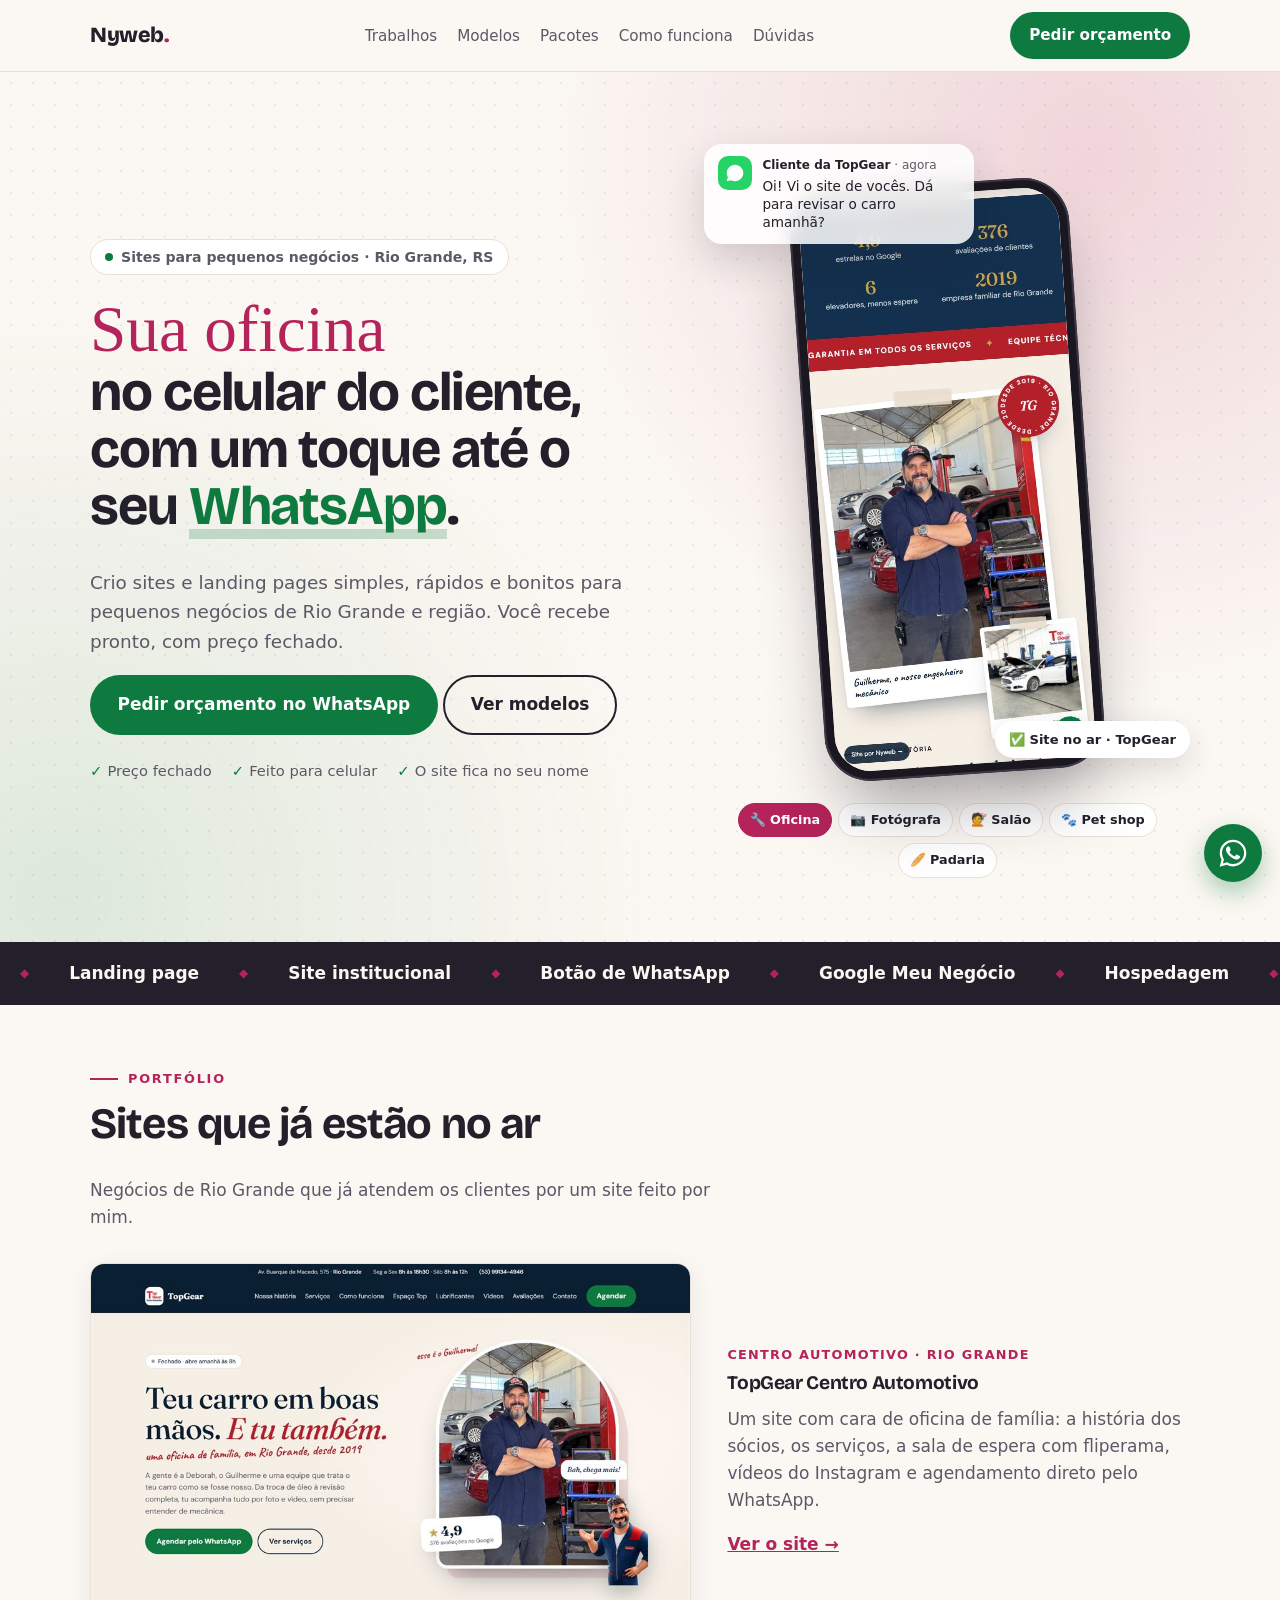
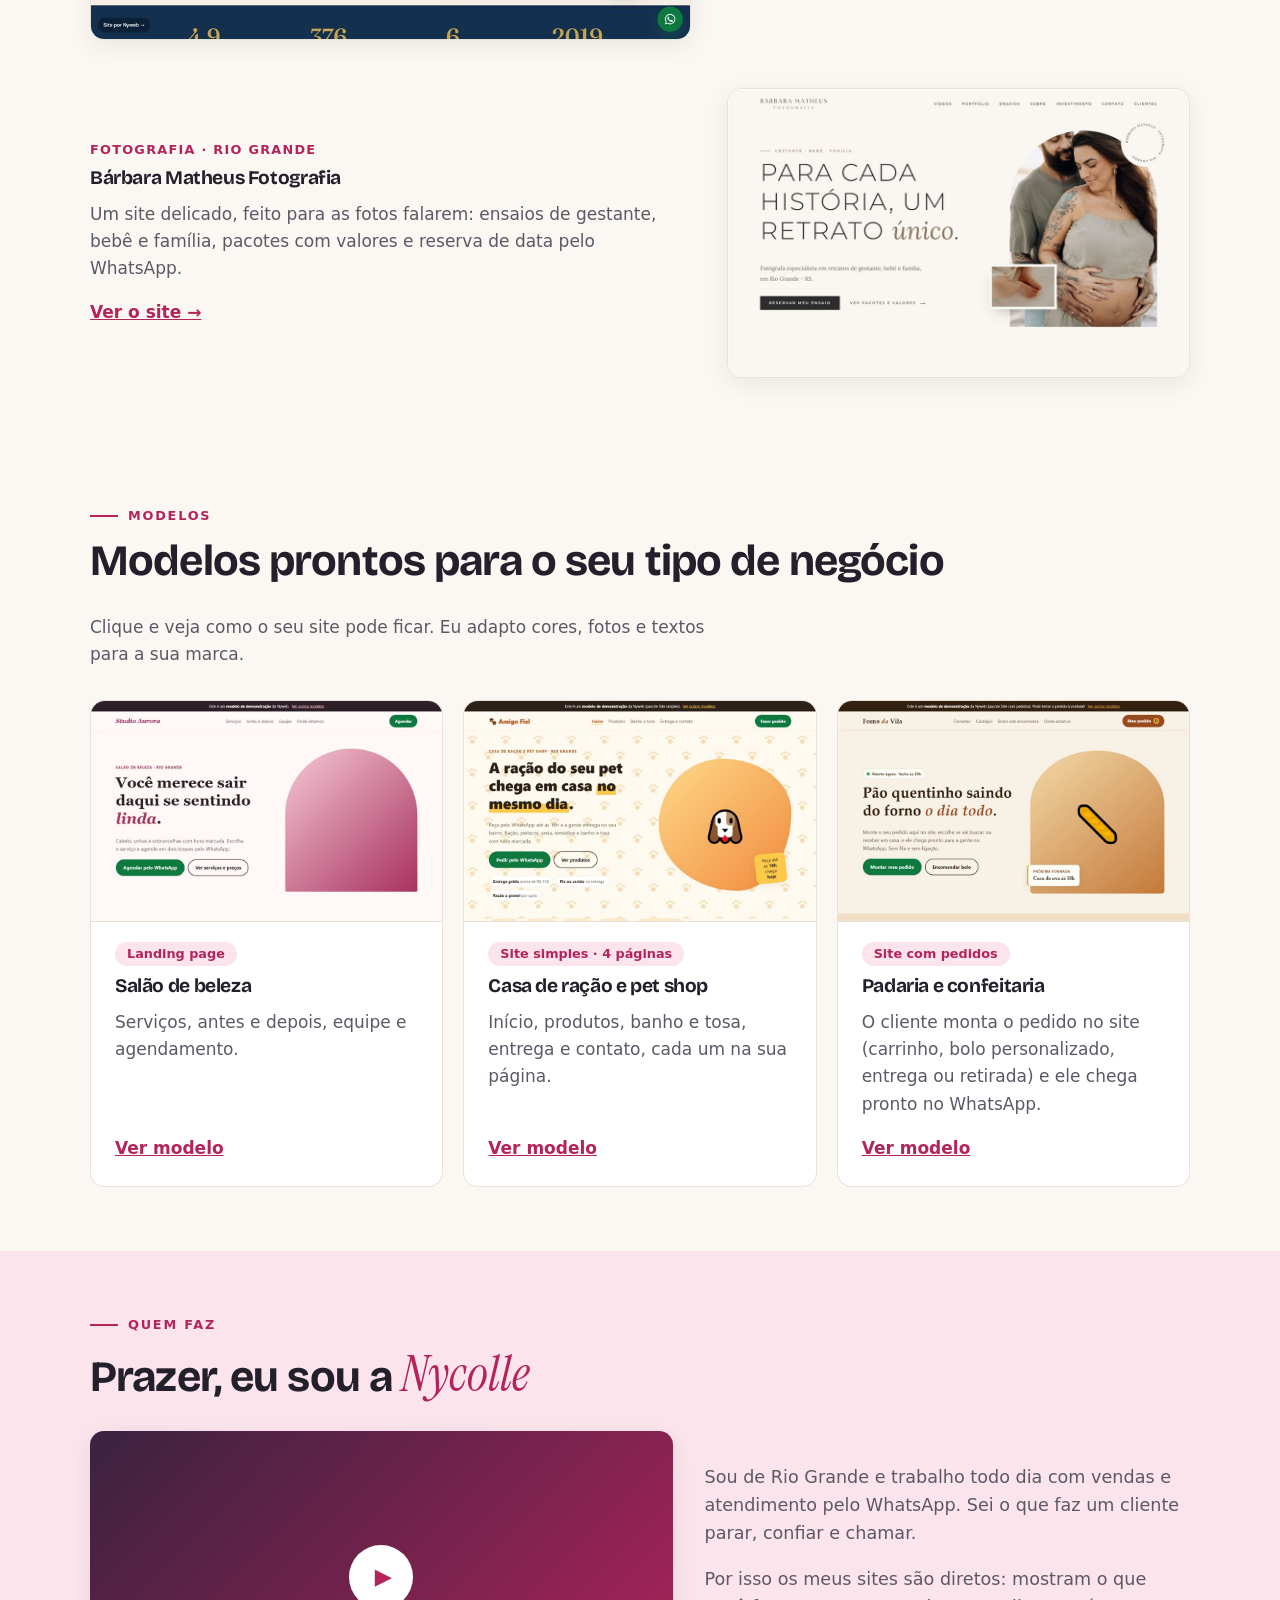
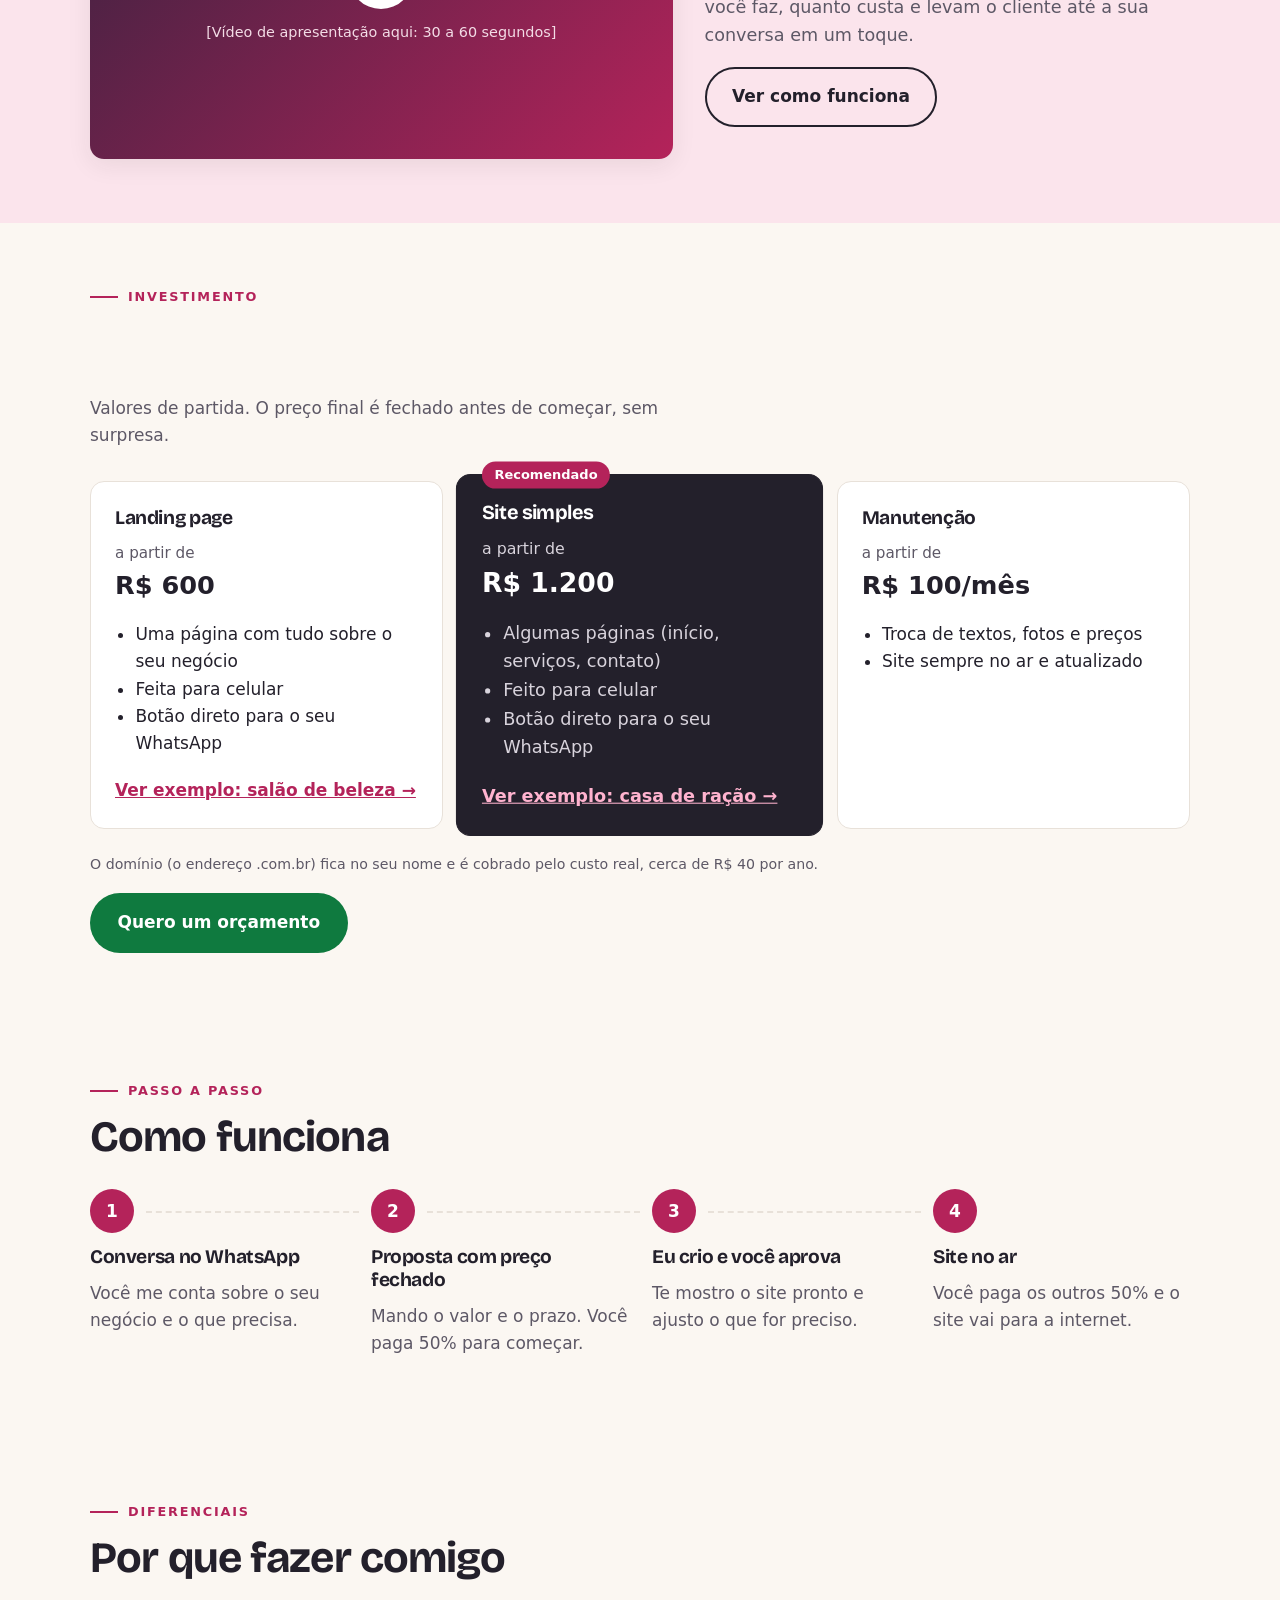
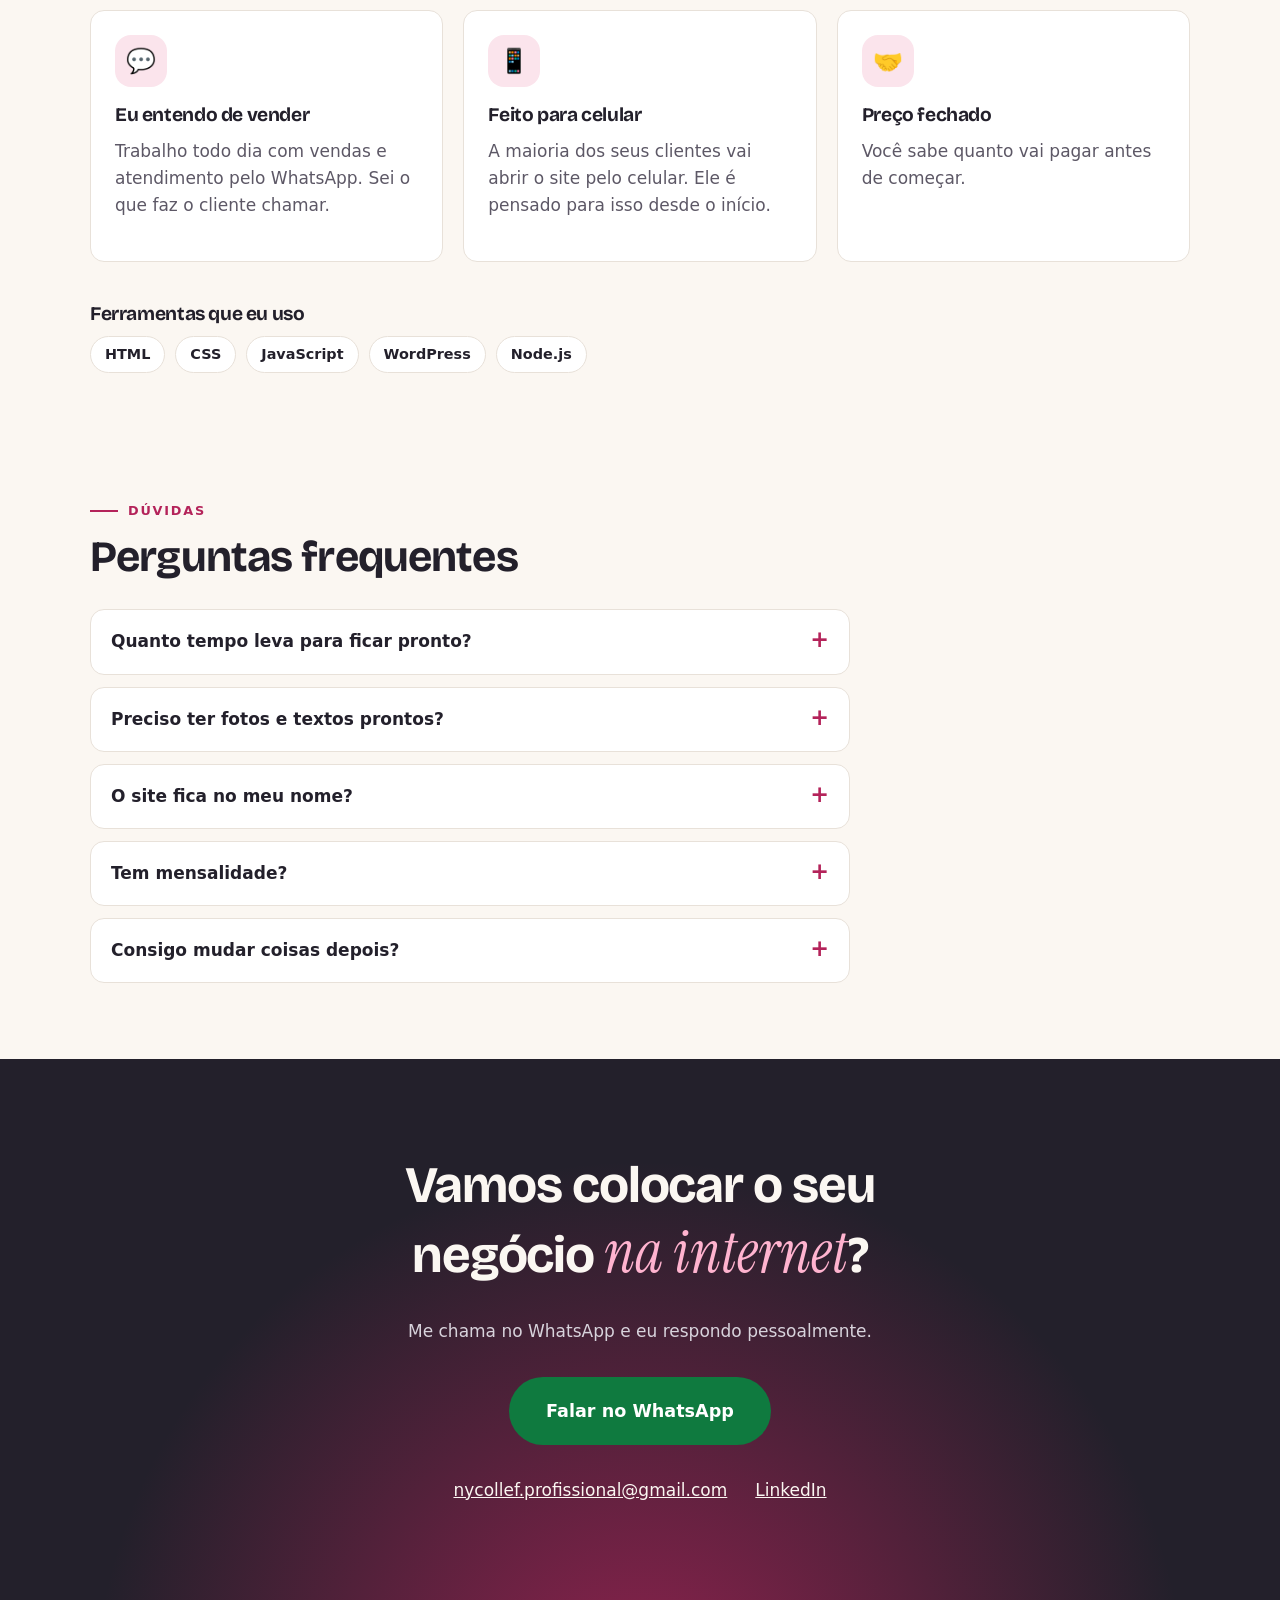
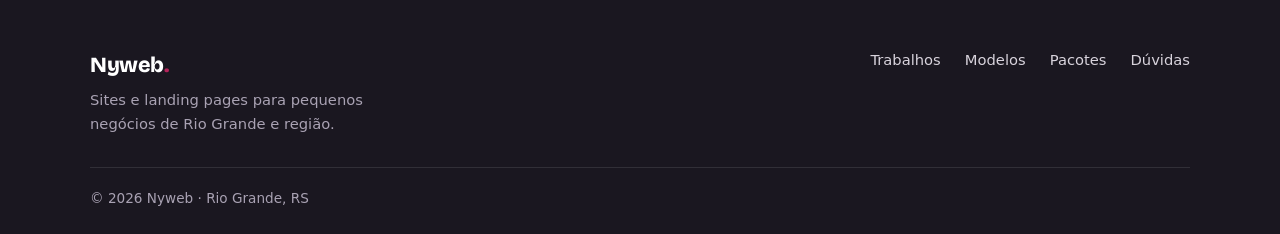
==== commit 27d38f1b: "Início com celular que mostra os sites e título que troca sozinho - Celular desenhado em CSS rola os" ====
--- a/site/index.html
+++ b/site/index.html
@@ -69,8 +69,15 @@
         <!-- Etiqueta acima do título: diz em 1 segundo o que você faz e onde -->
         <p class="selo-topo"><span class="pontinho" aria-hidden="true"></span> Sites para pequenos negócios · Rio Grande, RS</p>
         <!-- Só pode ter UM <h1> por página: é o assunto principal para o Google.
-             <em> = ênfase; o CSS deixa essas palavras na fonte itálica elegante -->
-        <h1>Seu negócio no <em>celular</em> do cliente, com um toque até o seu <span class="destaque">WhatsApp</span>.</h1>
+             O começo do título TROCA sozinho ("Sua oficina", "Seu salão"...), junto com o celular ao lado.
+             Para o Google e para o leitor de tela, o título é sempre "Seu negócio no celular...":
+             - .so-leitor: texto invisível na tela, mas lido pelo leitor de tela
+             - aria-hidden na parte que troca: o leitor de tela ignora (senão ficaria lendo cada troca) -->
+        <h1>
+          <span class="so-leitor">Seu negócio</span>
+          <span class="troca" aria-hidden="true"><span class="troca-texto" data-palavra>Seu negócio</span></span>
+          no celular do cliente, com um toque até o seu <span class="destaque">WhatsApp</span>.
+        </h1>
         <p>Crio sites e landing pages simples, rápidos e bonitos para pequenos negócios de Rio Grande e região. Você recebe pronto, com preço fechado.</p>
 
         <div class="hero-botoes">
@@ -89,25 +96,47 @@
         </ul>
       </div>
 
-      <!-- Janela de navegador "desenhada". As mensagens aparecem uma por uma (animação no CSS).
-           aria-hidden="true" esconde dos leitores de tela, porque é só enfeite (as mensagens são ilustração, não conversa real) -->
-      <div class="hero-ilustracao" aria-hidden="true">
-        <div class="janela">
-          <div class="janela-barra">
-            <span class="bolinha"></span><span class="bolinha"></span><span class="bolinha"></span>
-            <span class="janela-endereco">seunegocio.com.br</span>
+      <!-- ===== A VITRINE: um celular mostrando os seus sites de verdade =====
+           O JavaScript troca o site a cada poucos segundos (e o começo do título junto).
+           Os prints são das páginas inteiras: o CSS faz a tela "rolar" de cima até embaixo -->
+      <div class="vitrine">
+        <!-- O celular é um link: tocar nele abre o site que está aparecendo (o JS troca o href) -->
+        <a class="celular" href="topgear.html" data-celular aria-label="Abrir o site que aparece no celular">
+          <div class="celular-tela">
+            <!-- alt="" porque a imagem é enfeite: quem usa leitor de tela tem os botões abaixo -->
+            <img class="tela-site ativo" src="img/portfolio/celular-topgear.jpg" alt="" width="500" height="2200">
+            <img class="tela-site" src="img/portfolio/celular-fotografia.jpg" alt="" width="500" height="1080">
+            <img class="tela-site" src="img/portfolio/celular-salao.jpg" alt="" width="500" height="2200">
+            <img class="tela-site" src="img/portfolio/celular-casa-de-racao.jpg" alt="" width="500" height="2200">
+            <img class="tela-site" src="img/portfolio/celular-padaria.jpg" alt="" width="500" height="2200">
           </div>
-          <div class="janela-conversa">
-            <p class="msg msg-cliente">Oi! Vi o site de vocês. Ainda tem horário amanhã?</p>
-            <!-- Os três pontinhos de "digitando..." -->
-            <p class="msg msg-loja digitando"><span></span><span></span><span></span></p>
-            <p class="msg msg-loja">Tem sim! Às 10h ou às 15h. Qual fica melhor?</p>
-            <p class="msg msg-cliente">10h, por favor 😊</p>
+        </a>
+
+        <!-- Notificação do WhatsApp que "chega" em cima do celular. É ilustração: aria-hidden -->
+        <div class="notificacao so-js" data-notificacao aria-hidden="true">
+          <span class="notif-icone">
+            <svg viewBox="0 0 24 24" width="20" height="20"><path fill="currentColor" d="M12.04 2C6.58 2 2.13 6.45 2.13 11.91c0 1.75.46 3.45 1.32 4.95L2.05 22l5.25-1.38c1.45.79 3.08 1.21 4.74 1.21 5.46 0 9.91-4.45 9.91-9.91C21.95 6.45 17.5 2 12.04 2z"/></svg>
+          </span>
+          <div>
+            <p class="notif-topo"><strong data-notificacao-nome>TopGear</strong> · agora</p>
+            <p class="notif-texto" data-notificacao-texto>Oi! Vi o site de vocês. Dá para revisar o carro amanhã?</p>
           </div>
         </div>
-        <!-- Cartõezinhos "flutuando" em volta da janela -->
-        <p class="flutuante flutuante-1"><span>📱</span> Abre rápido no celular</p>
-        <p class="flutuante flutuante-2"><span>💬</span> Novo cliente no WhatsApp</p>
+
+        <!-- Etiqueta que diz se é um site no ar (cliente de verdade) ou um modelo -->
+        <p class="flutuante etiqueta-site so-js" aria-hidden="true" data-etiqueta>✅ Site no ar</p>
+
+        <!-- Botões para escolher qual site ver. Cada um guarda os dados nos atributos data-*:
+             data-palavra = como o título começa | data-pagina = página que o celular abre
+             data-nome = quem manda a mensagem | data-msg = a mensagem da notificação
+             data-tipo = "Site no ar" (cliente real) ou "Modelo" -->
+        <div class="vitrine-botoes so-js" role="group" aria-label="Escolha um site para ver no celular">
+          <button type="button" aria-pressed="true" data-palavra="Sua oficina" data-pagina="topgear.html" data-nome="Cliente da TopGear" data-tipo="✅ Site no ar · TopGear" data-msg="Oi! Vi o site de vocês. Dá para revisar o carro amanhã?">🔧 Oficina</button>
+          <button type="button" aria-pressed="false" data-palavra="Seu estúdio" data-pagina="fotografia.html" data-nome="Cliente da Bárbara" data-tipo="✅ Site no ar · Bárbara Matheus" data-msg="Oi, Bárbara! Ainda tem data para ensaio de gestante?">📷 Fotógrafa</button>
+          <button type="button" aria-pressed="false" data-palavra="Seu salão" data-pagina="salao.html" data-nome="Cliente do salão" data-tipo="🎨 Modelo · Landing page" data-msg="Oi! Tem horário para escova no sábado?">💇 Salão</button>
+          <button type="button" aria-pressed="false" data-palavra="Seu pet shop" data-pagina="casa-de-racao.html" data-nome="Cliente do pet shop" data-tipo="🎨 Modelo · Site simples" data-msg="Oi! Vocês entregam ração no Cassino hoje?">🐾 Pet shop</button>
+          <button type="button" aria-pressed="false" data-palavra="Sua padaria" data-pagina="padaria.html" data-nome="Pedido pelo site" data-tipo="🎨 Modelo · Site com pedidos" data-msg="10 pães franceses e 1 cuca de uva, para buscar às 17h 🥖">🥖 Padaria</button>
+        </div>
       </div>
     </section>
 
--- a/site/css/index.css
+++ b/site/css/index.css
@@ -24,7 +24,7 @@
 }
 
 h1 {
-  font-size: clamp(2.3rem, 5vw + 1rem, 3.9rem);
+  font-size: clamp(2.2rem, 4vw + 1rem, 3.4rem);
   line-height: 1.05;
 }
 
@@ -176,7 +176,9 @@
      verde embaixo à esquerda. radial-gradient = gradiente em círculo */
   background:
     radial-gradient(circle at 85% 10%, rgba(180, 35, 90, 0.16), transparent 40%),
-    radial-gradient(circle at 5% 95%, rgba(15, 122, 63, 0.12), transparent 40%);
+    radial-gradient(circle at 5% 95%, rgba(15, 122, 63, 0.12), transparent 40%),
+    /* Pontinhos bem clarinhos repetidos a cada 22px, como papel pontilhado */
+    radial-gradient(rgba(35, 32, 43, 0.07) 1.2px, transparent 1.6px) 0 0 / 22px 22px;
 }
 
 /* Etiqueta "Sites para pequenos negócios · Rio Grande" */
@@ -238,42 +240,191 @@
   font-weight: 800;
 }
 
-/* Área da ilustração: a janela + os cartões flutuantes em volta */
-.hero-ilustracao {
+/* --- O título que troca ("Sua oficina", "Seu salão"...) --- */
+
+/* Texto só para leitor de tela: existe, mas não aparece.
+   (É a receita padrão: tamanho de 1px, recortado, fora do fluxo) */
+.so-leitor {
+  position: absolute;
+  width: 1px;
+  height: 1px;
+  overflow: hidden;
+  clip: rect(0 0 0 0);
+  white-space: nowrap;
+}
+
+/* A parte que troca fica numa linha só dela: assim o resto do título não "pula" */
+.troca {
+  display: block;
+  white-space: nowrap;
+  font-family: var(--fonte-enfeite);
+  font-weight: 400;
+  font-size: 1.2em;
+  line-height: 1.05;
+  letter-spacing: 0;
+  color: var(--cor-marca);
+}
+
+.troca-texto {
+  display: inline-block;
+}
+
+/* A cada troca, a palavra nova sobe e aparece */
+.troca-texto.entrando {
+  animation: entrar-palavra 0.6s ease-out;
+}
+
+@keyframes entrar-palavra {
+  from { opacity: 0; transform: translateY(0.4em); filter: blur(4px); }
+  to   { opacity: 1; transform: none; filter: none; }
+}
+
+
+/* --- A vitrine: celular + notificação + botões --- */
+.vitrine {
   position: relative;
-  padding: 24px 0;
-}
-
+  padding-top: 40px;       /* espaço para a notificação "chegar" em cima */
+}
+
+/* O celular, desenhado só com CSS: moldura escura, cantos bem redondos e levemente inclinado */
+.celular {
+  position: relative;
+  display: block;
+  width: min(280px, 72vw);
+  aspect-ratio: 9 / 19;
+  margin-inline: auto;
+  padding: 10px;
+  border-radius: 46px;
+  background: #1a1720;
+  box-shadow:
+    0 40px 70px -20px rgba(35, 32, 43, 0.45),   /* sombra grande e suave no chão */
+    inset 0 0 0 2px #3d3744;                     /* brilho fininho na borda */
+  rotate: -4deg;
+  transition: rotate 0.4s ease;
+}
+
+.celular:hover {
+  rotate: 0deg;            /* passou o mouse: o celular "endireita" */
+}
+
+/* A "ilha" preta no alto da tela (onde fica a câmera) */
+.celular::before {
+  content: "";
+  position: absolute;
+  top: 20px;
+  left: 50%;
+  z-index: 2;
+  width: 76px;
+  height: 22px;
+  border-radius: 999px;
+  background: #1a1720;
+  transform: translateX(-50%);
+}
+
+.celular-tela {
+  position: relative;
+  height: 100%;
+  border-radius: 36px;
+  overflow: hidden;        /* corta os prints nos cantos arredondados */
+  background: #fff;
+}
+
+/* Os 5 prints ficam um em cima do outro; só o "ativo" aparece */
+.tela-site {
+  position: absolute;
+  inset: 0;                /* inset: 0 = encosta nos quatro lados */
+  width: 100%;
+  height: 100%;
+  object-fit: cover;       /* preenche a tela sem esticar... */
+  object-position: 50% 0%; /* ...mostrando o TOPO do print */
+  opacity: 0;
+  transition: opacity 0.6s;
+}
+
+/* O print ativo aparece e "rola" do topo (0%) até o fim (100%), como alguém descendo a página */
+.tela-site.ativo {
+  opacity: 1;
+  animation: rolar-tela 5s ease-in-out 0.8s forwards;
+}
+
+@keyframes rolar-tela {
+  to { object-position: 50% 100%; }
+}
+
+/* Quem pediu menos movimento: a tela fica parada no topo */
+@media (prefers-reduced-motion: reduce) {
+  .tela-site.ativo { animation: none; }
+}
+
+/* A notificação do WhatsApp, "de vidro", em cima do celular */
+.notificacao {
+  position: absolute;
+  top: 0;
+  left: 0;
+  z-index: 3;
+  display: flex;
+  gap: 10px;
+  width: min(270px, 80%);
+  padding: 12px 14px;
+  border-radius: 18px;
+  background: rgba(255, 255, 255, 0.85);
+  backdrop-filter: blur(10px);
+  box-shadow: 0 16px 40px rgba(35, 32, 43, 0.18);
+  opacity: 0;
+  transform: translateY(-12px) scale(0.96);
+  transition: opacity 0.4s, transform 0.4s;
+}
+
+.notificacao.mostrar {
+  opacity: 1;
+  transform: none;
+}
+
+.notif-icone {
+  flex-shrink: 0;
+  display: grid;
+  place-items: center;
+  width: 34px;
+  height: 34px;
+  border-radius: 10px;
+  background: #25d366;     /* verde oficial do ícone do WhatsApp (aqui é só enfeite, sem texto) */
+  color: #fff;
+}
+
+.notif-topo {
+  margin: 0;
+  font-size: 0.75rem;
+  color: var(--cor-texto-suave);
+}
+
+.notif-topo strong {
+  color: var(--cor-texto);
+}
+
+.notif-texto {
+  margin: 2px 0 0;
+  font-size: 0.85rem;
+  line-height: 1.35;
+}
+
+/* Cartãozinho flutuante (a etiqueta "Site no ar" / "Modelo") */
 .flutuante {
   position: absolute;
   z-index: 2;
-  display: flex;
-  align-items: center;
-  gap: 8px;
-  margin: 0;
-  padding: 10px 14px;
-  border-radius: 14px;
+  margin: 0;
+  padding: 8px 14px;
+  border-radius: 999px;
   background: var(--cor-superficie);
   box-shadow: 0 12px 30px rgba(35, 32, 43, 0.14);
-  font-size: 0.85rem;
+  font-size: 0.82rem;
   font-weight: 700;
   white-space: nowrap;
   animation: flutuar 5s ease-in-out infinite;  /* sobe e desce devagar, sem parar */
 }
 
-.flutuante span {
-  font-size: 1.2rem;
-}
-
-.flutuante-1 {
-  top: 0;
-  right: -8px;
-}
-
-.flutuante-2 {
-  bottom: 0;
-  left: -8px;
-  animation-delay: -2.5s;   /* começa no meio do movimento: os dois não sobem juntos */
+.etiqueta-site {
+  right: 0;
+  bottom: 120px;
 }
 
 @keyframes flutuar {
@@ -281,124 +432,50 @@
   50%      { transform: translateY(-10px); }
 }
 
-.hero-botoes {
+/* Botões embaixo do celular para escolher o site */
+.vitrine-botoes {
   display: flex;
   flex-wrap: wrap;
-  gap: 12px;
-  margin-top: 24px;
-}
-
-/* --- A janela de navegador desenhada --- */
-.janela {
-  background: var(--cor-superficie);
-  border-radius: var(--raio);
-  box-shadow: var(--sombra);
-  overflow: hidden; /* corta o que passar dos cantos arredondados */
+  justify-content: center;
+  gap: 6px;
+  margin-top: 28px;
+}
+
+.vitrine-botoes button {
+  padding: 6px 11px;
   border: 1px solid var(--cor-borda);
-}
-
-.janela-barra {
-  display: flex;
-  align-items: center;
-  gap: 6px;
-  padding: 10px 14px;
-  background: #f1ece6;
-  border-bottom: 1px solid var(--cor-borda);
-}
-
-.bolinha {
-  width: 11px;
-  height: 11px;
-  border-radius: 50%; /* 50% transforma o quadrado em círculo */
-  background: #d9d1c8;
-}
-
-.janela-endereco {
-  margin-left: 10px;
-  padding: 2px 12px;
   border-radius: 999px;
   background: var(--cor-superficie);
+  color: var(--cor-texto);
+  font: inherit;
   font-size: 0.8rem;
-  color: var(--cor-texto-suave);
-}
-
-.janela-conversa {
-  display: flex;
-  flex-direction: column; /* uma mensagem embaixo da outra */
-  gap: 10px;
-  padding: 24px 18px;
-  min-height: 240px;
-  background: var(--cor-marca-clara);
-}
-
-.msg {
-  max-width: 80%;
-  margin: 0;
-  padding: 10px 14px;
-  border-radius: 16px;
-  font-size: 0.95rem;
-  line-height: 1.4;
-}
-
-/* Mensagem do cliente: à esquerda, balão branco */
-.msg-cliente {
-  align-self: flex-start;
-  background: var(--cor-superficie);
-  border-bottom-left-radius: 4px;
-}
-
-/* Resposta da loja: à direita, balão verde (como no WhatsApp) */
-.msg-loja {
-  align-self: flex-end;
-  background: #d6f5dd;
-  border-bottom-right-radius: 4px;
-}
-
-/* --- Animação da conversa (o JavaScript coloca a classe "mostrar" em cada balão) ---
-   .js na frente = só esconde se o JavaScript estiver funcionando;
-   sem JS, a conversa aparece inteira, parada */
-.js .janela-conversa .msg {
-  opacity: 0;
-  transform: translateY(10px) scale(0.97);
-  transition: opacity 0.4s, transform 0.4s;
-}
-
-.js .janela-conversa .msg.mostrar {
-  opacity: 1;
-  transform: none;
-}
-
-/* O balão dos três pontinhos só ocupa espaço enquanto está "digitando" */
-.digitando {
+  font-weight: 600;
+  white-space: nowrap;
+  cursor: pointer;
+  transition: background-color 0.2s, color 0.2s, border-color 0.2s;
+}
+
+.vitrine-botoes button:hover {
+  border-color: var(--cor-marca);
+}
+
+/* O botão do site que está aparecendo fica framboesa */
+.vitrine-botoes button[aria-pressed="true"] {
+  background: var(--cor-marca);
+  border-color: var(--cor-marca);
+  color: #fff;
+}
+
+/* Sem JavaScript, os extras da vitrine somem e fica só o celular com o primeiro site */
+.sem-js .so-js {
   display: none;
-  gap: 4px;
-}
-
-.js .janela-conversa .digitando.mostrar {
-  display: flex;
-}
-
-.digitando span {
-  width: 7px;
-  height: 7px;
-  border-radius: 50%;
-  background: #6aa57d;
-  animation: pular 1s infinite;
-}
-
-.digitando span:nth-child(2) { animation-delay: 0.15s; }
-.digitando span:nth-child(3) { animation-delay: 0.3s; }
-
-@keyframes pular {
-  0%, 60%, 100% { transform: translateY(0); opacity: 0.5; }
-  30%           { transform: translateY(-4px); opacity: 1; }
-}
-
-/* Tela grande: texto à esquerda, janela à direita */
+}
+
+/* Tela grande: texto à esquerda, celular à direita */
 @media (min-width: 800px) {
   .hero {
-    grid-template-columns: 1.2fr 1fr; /* a coluna do texto é um pouco maior */
-    padding-top: 80px;
+    grid-template-columns: 1.15fr 1fr; /* a coluna do texto é um pouco maior */
+    padding-top: 72px;
   }
 }
 
